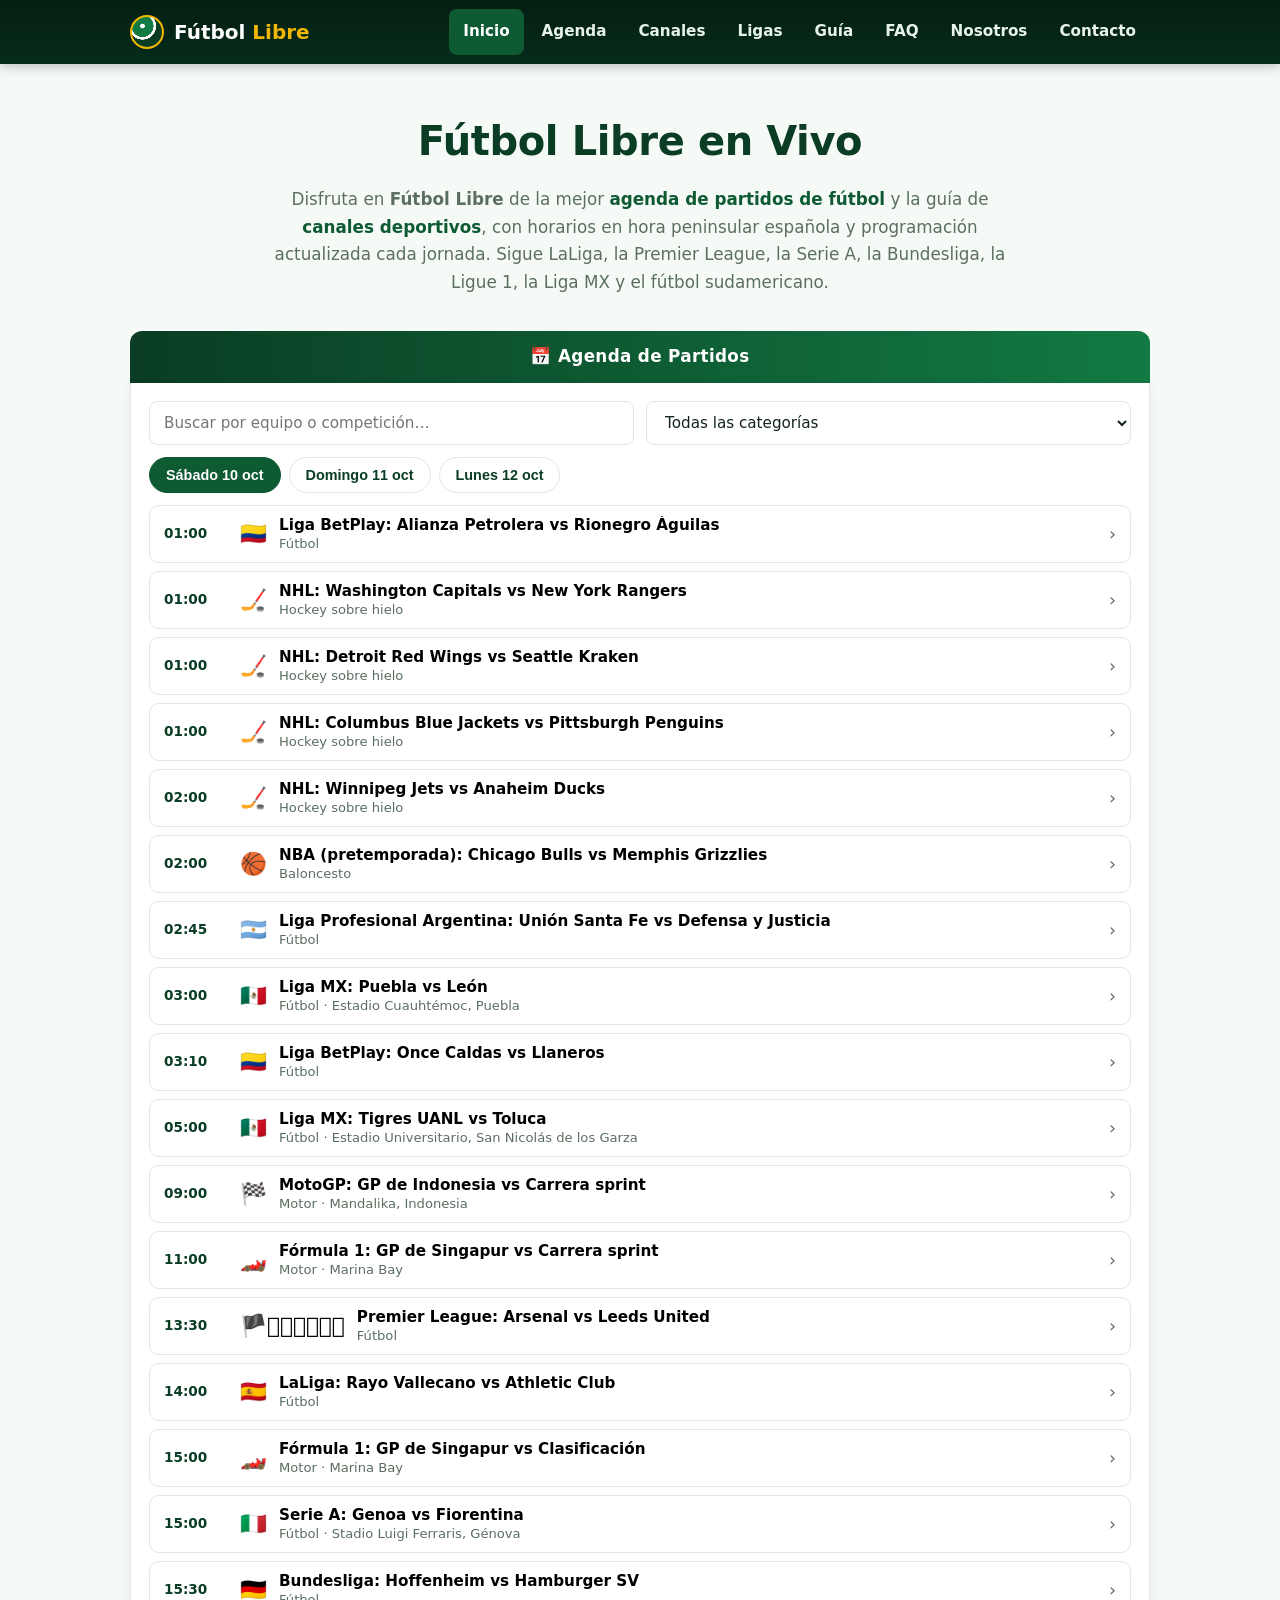
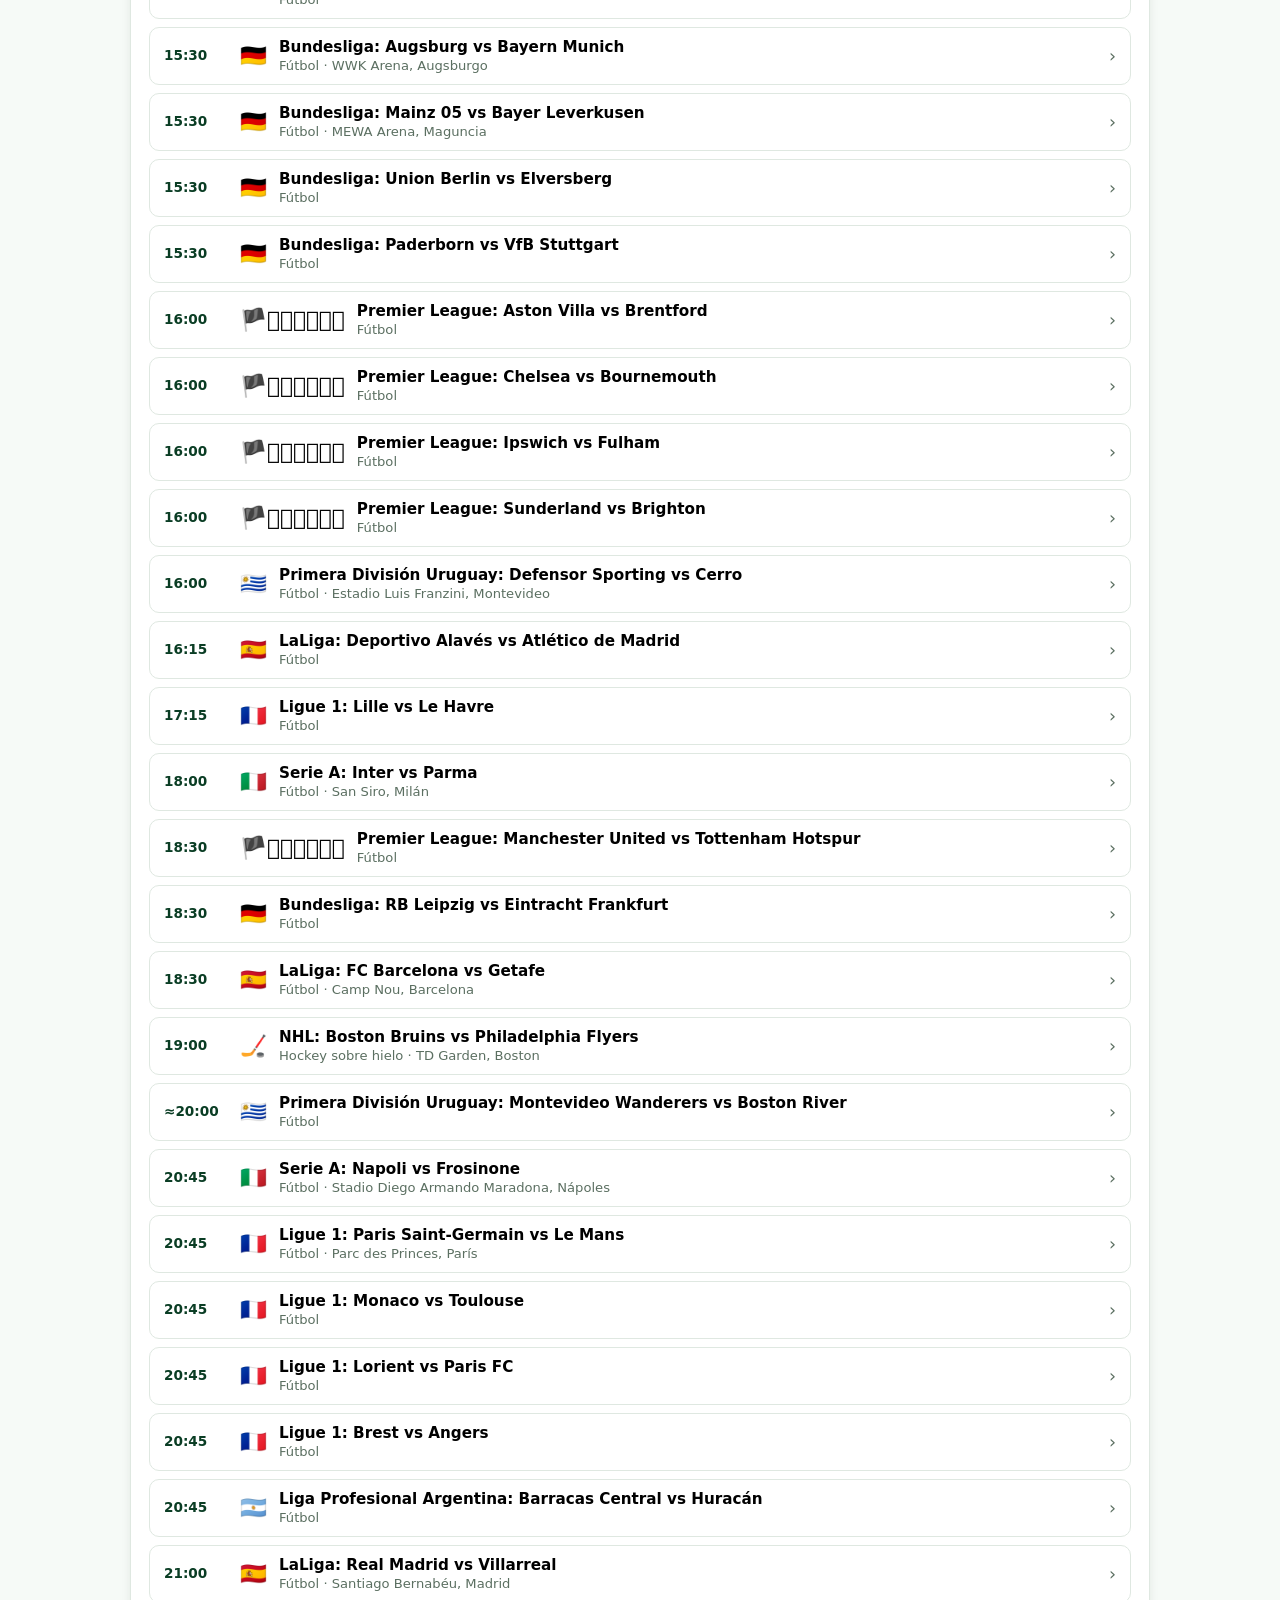
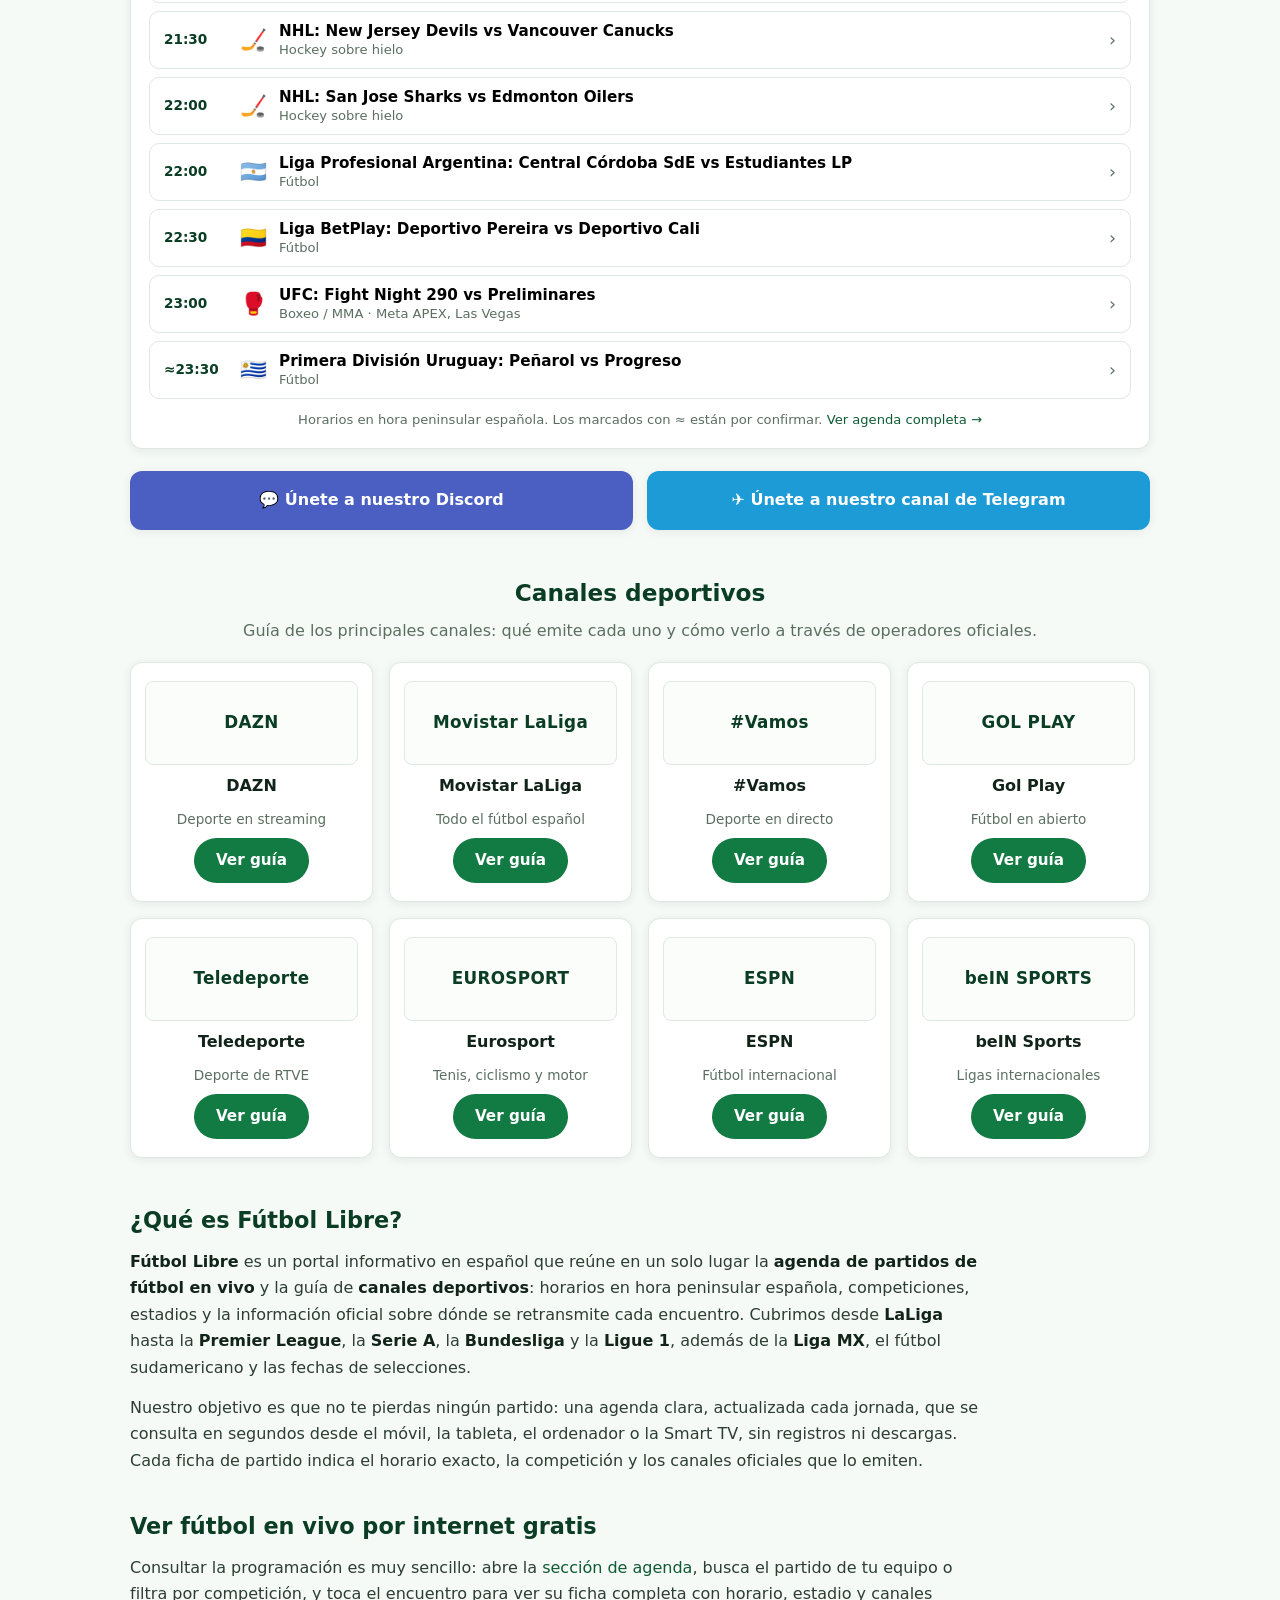
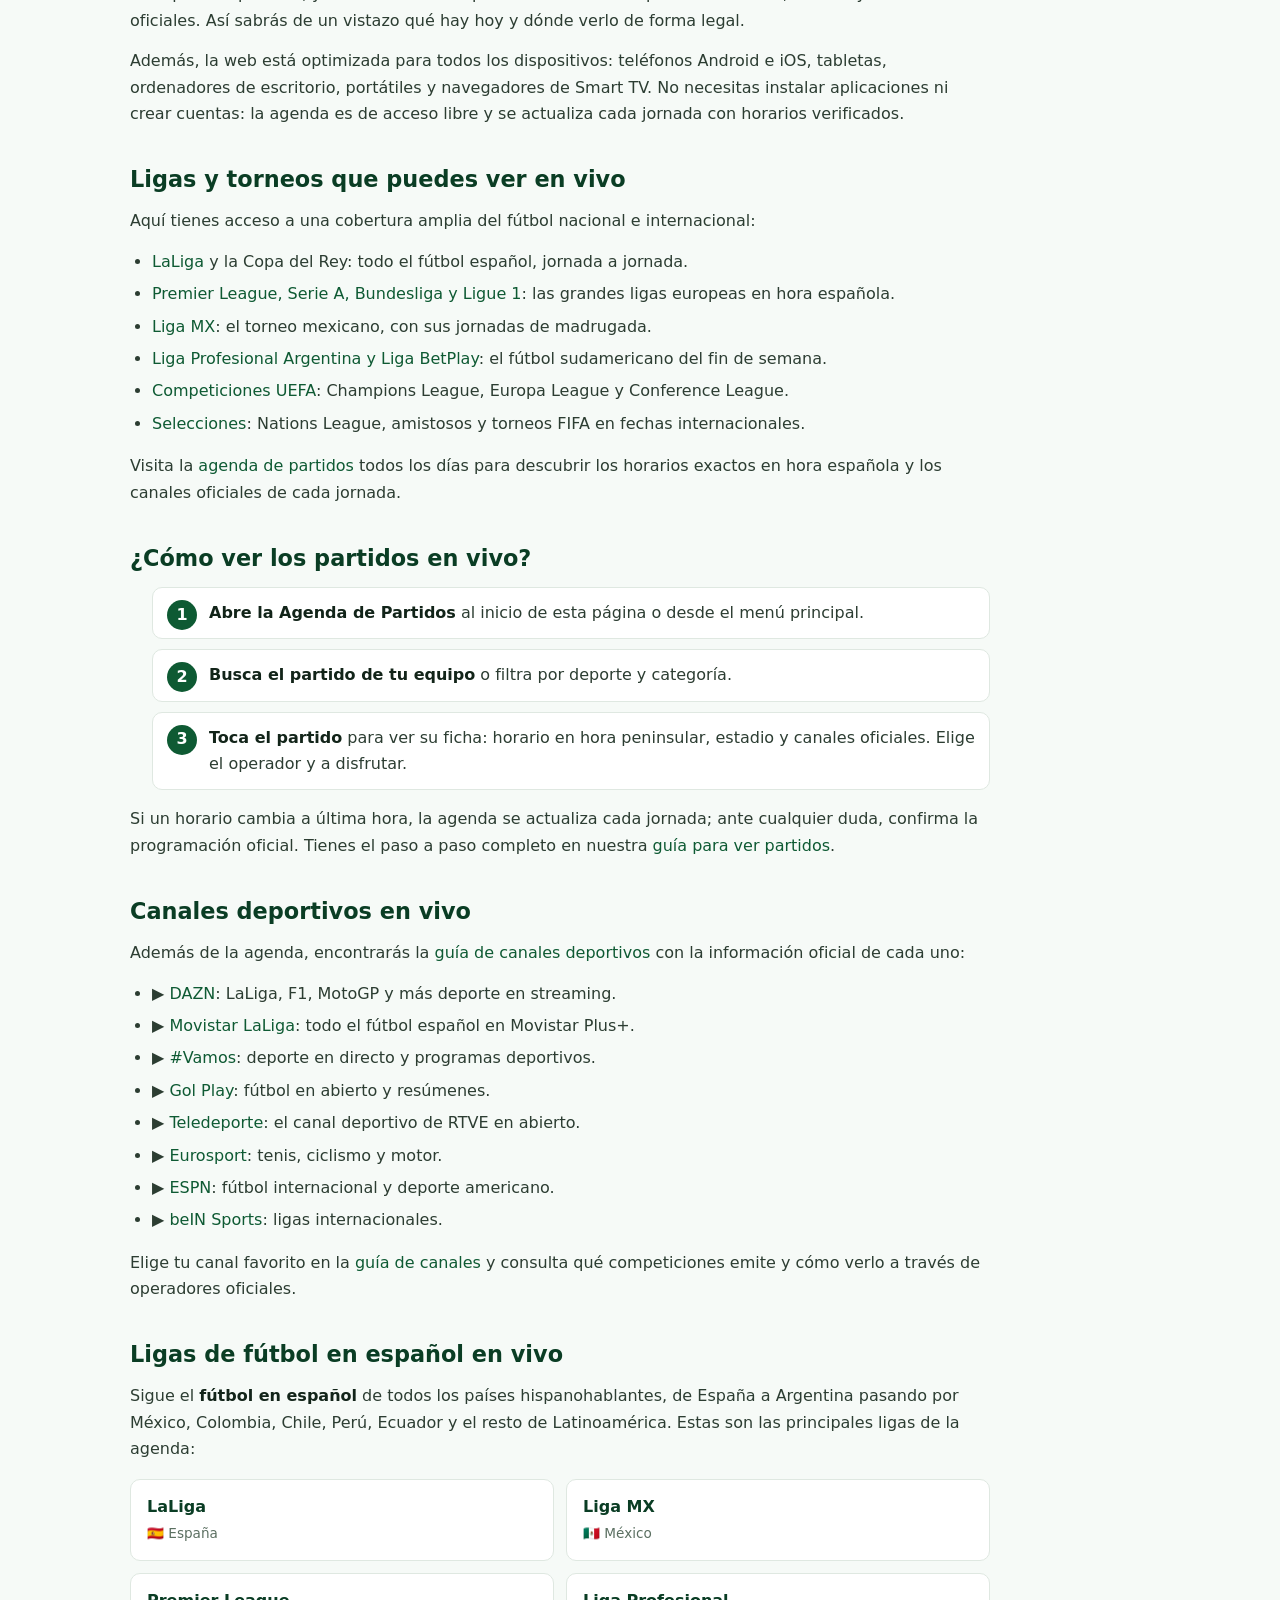
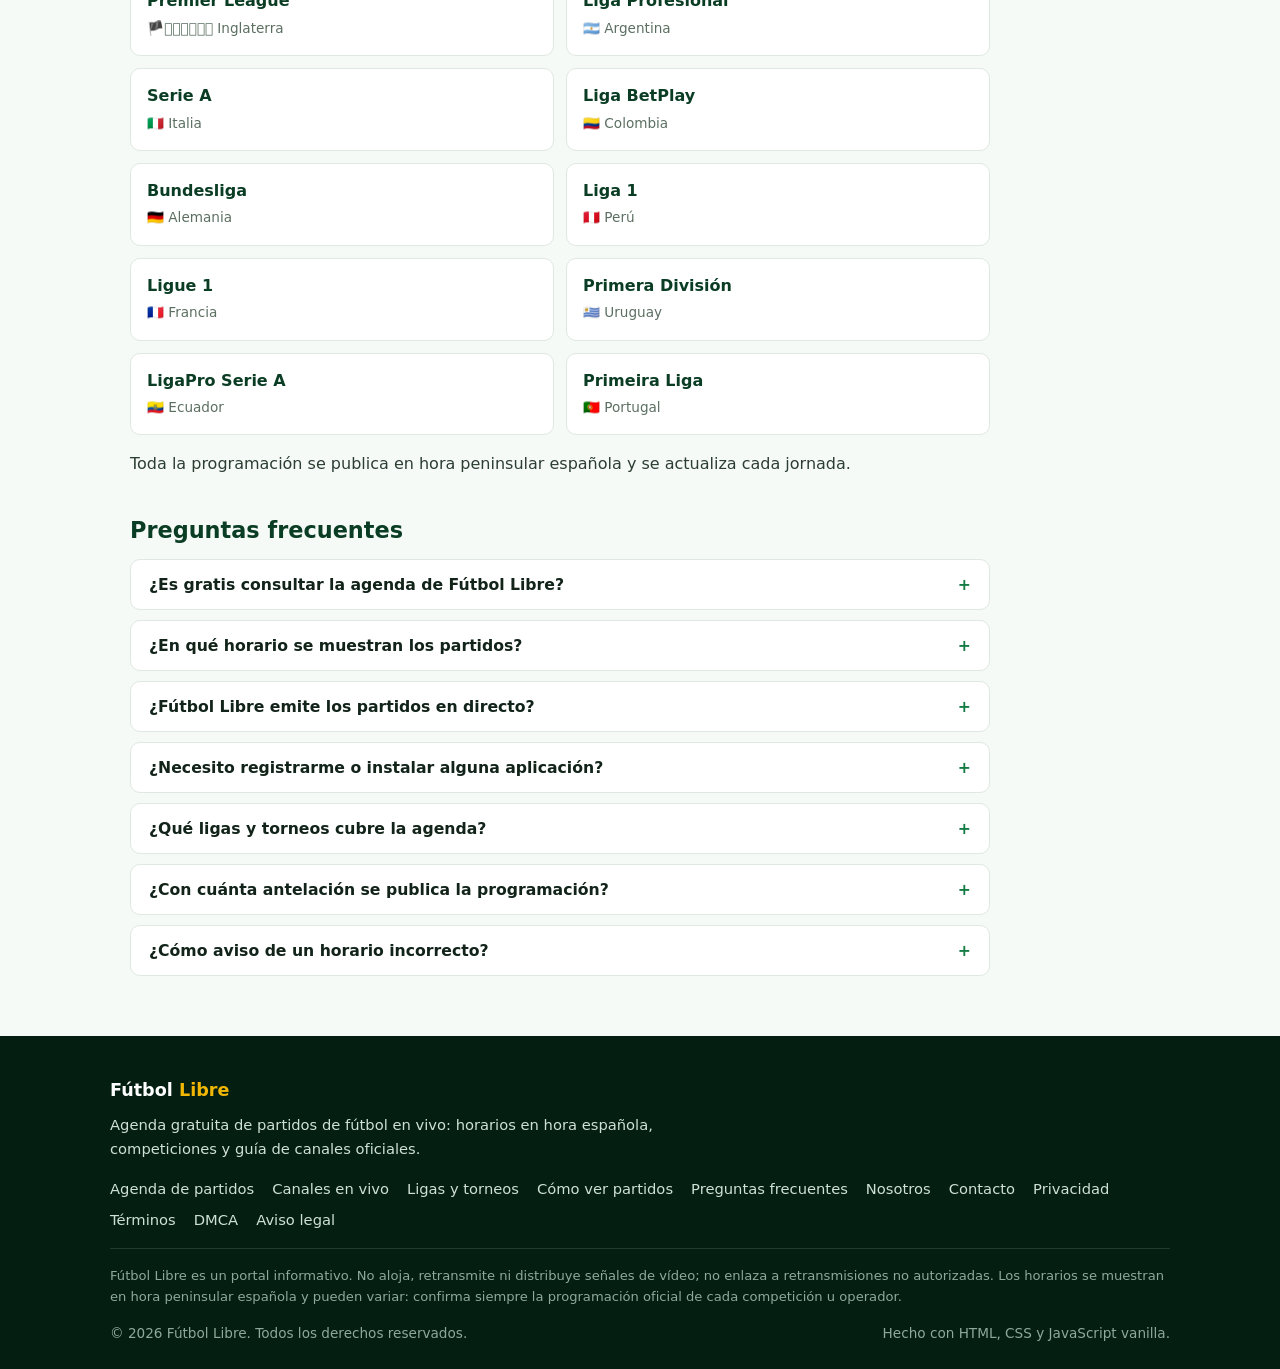
==== index.html @ e79376c3 "Update index.html" ====
<!DOCTYPE html>
<html lang="es">
<head>
<meta charset="UTF-8">
<meta name="viewport" content="width=device-width, initial-scale=1.0">
<title>Fútbol Libre en Vivo | Agenda de Partidos y Canales Deportivos</title>
<meta name="description" content="Fútbol Libre: agenda de partidos de fútbol en vivo con horarios en hora española, LaLiga, Premier, Serie A, Bundesliga, Liga MX y guía de canales deportivos.">
<link rel="canonical" href="https://futbollibrees.vercel.app/">
<meta name="robots" content="index, follow">
<meta property="og:type" content="website">
<meta property="og:title" content="Fútbol Libre en Vivo | Agenda de Partidos y Canales Deportivos">
<meta property="og:description" content="La agenda del fútbol en vivo: horarios en hora española, competiciones y guía de canales oficiales.">
<meta property="og:url" content="https://futbollibrees.vercel.app/">
<meta property="og:locale" content="es_ES">
<meta property="og:site_name" content="Fútbol Libre">
<meta property="og:image" content="https://futbollibrees.vercel.app/assets/img/og.jpg">
<meta property="og:image:width" content="1200">
<meta property="og:image:height" content="630">
<meta property="og:image:alt" content="Estadio de fútbol de noche — Fútbol Libre">
<meta name="twitter:card" content="summary_large_image">
<meta name="twitter:image" content="https://futbollibrees.vercel.app/assets/img/og.jpg">
<meta name="twitter:title" content="Fútbol Libre en Vivo | Agenda de Partidos y Canales Deportivos">
<meta name="twitter:description" content="La agenda del fútbol en vivo: horarios en hora española, competiciones y guía de canales oficiales.">
<meta name="google-site-verification" content="F0d_7lRP10eHQ_Gj4hgsdQp5YDmYtG55Tp5Wyn93kp4" />
  <!-- Google tag (gtag.js) -->
<script async src="https://www.googletagmanager.com/gtag/js?id=G-X120900PNW"></script>
<script>
  window.dataLayer = window.dataLayer || [];
  function gtag(){dataLayer.push(arguments);}
  gtag('js', new Date());

  gtag('config', 'G-X120900PNW');
</script>
<link rel="stylesheet" href="assets/css/style.css">
<script type="application/ld+json">
{
  "@context": "https://schema.org",
  "@graph": [
    {
      "@type": "WebSite",
      "name": "Fútbol Libre",
      "url": "https://futbollibrees.vercel.app/",
      "inLanguage": "es-ES",
      "description": "Agenda de partidos de fútbol en vivo con horarios en hora peninsular española y guía de canales deportivos."
    },
    {
      "@type": "Organization",
      "name": "Fútbol Libre",
      "url": "https://futbollibrees.vercel.app/",
      "logo": "https://futbollibrees.vercel.app/assets/img/logo.webp"
    },
    {
      "@type": "WebPage",
      "name": "Fútbol Libre en Vivo | Agenda de Partidos y Canales Deportivos",
      "url": "https://futbollibrees.vercel.app/",
      "inLanguage": "es-ES",
      "isPartOf": { "@type": "WebSite", "name": "Fútbol Libre", "url": "https://futbollibrees.vercel.app/" },
      "breadcrumb": {
        "@type": "BreadcrumbList",
        "itemListElement": [
          { "@type": "ListItem", "position": 1, "name": "Inicio", "item": "https://futbollibrees.vercel.app/" }
        ]
      }
    },
    {
      "@type": "FAQPage",
      "mainEntity": [
        {"@type": "Question", "name": "¿Es gratis consultar la agenda de Fútbol Libre?", "acceptedAnswer": {"@type": "Answer", "text": "Sí. El acceso a la agenda de Fútbol Libre es totalmente gratuito y no requiere registro ni descargas."}},
        {"@type": "Question", "name": "¿En qué horario se muestran los partidos?", "acceptedAnswer": {"@type": "Answer", "text": "Todos los horarios se muestran en hora peninsular española (CEST en verano, CET en invierno)."}},
        {"@type": "Question", "name": "¿Fútbol Libre emite los partidos en directo?", "acceptedAnswer": {"@type": "Answer", "text": "No. Fútbol Libre es una agenda informativa: no retransmite partidos ni publica reproductores. Cada ficha indica los canales oficiales que emiten el encuentro."}},
        {"@type": "Question", "name": "¿Necesito registrarme o instalar alguna aplicación?", "acceptedAnswer": {"@type": "Answer", "text": "No. La agenda es de acceso libre desde cualquier navegador, sin cuentas ni instalaciones."}},
        {"@type": "Question", "name": "¿Qué ligas y torneos cubre la agenda?", "acceptedAnswer": {"@type": "Answer", "text": "LaLiga, Premier League, Serie A, Bundesliga, Ligue 1, competiciones UEFA, Liga MX, fútbol sudamericano y fechas de selecciones, además de baloncesto, NHL, motor y otros deportes."}}
      ]
    }
  ]
}
</script>
</head>
<body>
<a class="skip-link" href="#contenido">Saltar al contenido</a>
<header class="site-header">
  <div class="wrap header-inner">
    <a class="brand" href="/" aria-label="Fútbol Libre - inicio"><span class="brand-mark" aria-hidden="true"></span><span>Fútbol <em>Libre</em></span></a>
    <button class="nav-toggle" aria-expanded="false" aria-controls="main-nav" aria-label="Abrir menú">☰</button>
    <nav class="main-nav" id="main-nav" aria-label="Navegación principal">
      <a href="/" aria-current="page">Inicio</a><a href="/agenda">Agenda</a><a href="/canales">Canales</a><a href="/ligas">Ligas</a><a href="/guia">Guía</a><a href="/faq">FAQ</a><a href="/nosotros">Nosotros</a><a href="/contacto">Contacto</a>
    </nav>
  </div>
</header>
<main id="contenido">
  <div class="wrap">
    <div class="hero">
      <h1>Fútbol Libre en Vivo</h1>
      <p class="lede">Disfruta en <strong>Fútbol Libre</strong> de la mejor <a href="/agenda">agenda de partidos de fútbol</a> y la guía de <a href="/canales">canales deportivos</a>, con horarios en hora peninsular española y programación actualizada cada jornada. Sigue LaLiga, la Premier League, la Serie A, la Bundesliga, la Ligue 1, la Liga MX y el fútbol sudamericano.</p>
    </div>

    <!-- ============ AGENDA ============ -->
    <section class="agenda" id="agenda-app" aria-label="Agenda de partidos">
      <div class="agenda-bar">📅 Agenda de Partidos</div>
      <div class="agenda-body">
        <div class="agenda-tools">
          <input type="search" data-agenda="search" placeholder="Buscar por equipo o competición…" aria-label="Buscar por equipo o competición">
          <select data-agenda="category" aria-label="Filtrar por categoría">
            <option value="all">Todas las categorías</option>
          </select>
        </div>
        <div class="day-tabs" role="group" aria-label="Elegir día"></div>
        <ul class="match-list"></ul>
        <p class="agenda-empty" hidden>No hay partidos que coincidan con tu búsqueda. Prueba con otro equipo o cambia de día.</p>
        <p class="agenda-note">Horarios en hora peninsular española. Los marcados con ≈ están por confirmar. <a href="/agenda">Ver agenda completa →</a></p>
      </div>
    </section>

    <!-- ============ MODAL ============ -->
    <div class="modal-backdrop" id="match-modal" role="dialog" aria-modal="true" aria-labelledby="modal-title">
      <div class="modal">
        <div class="modal-head">
          <h3 id="modal-title" data-m="title">Partido</h3>
          <button class="modal-close" aria-label="Cerrar">✕</button>
        </div>
        <div class="modal-body">
          <div class="modal-vs">
            <span class="team" id="modal-home"></span>
            <span class="vs" aria-hidden="true">VS</span>
            <span class="team" id="modal-away"></span>
          </div>
          <dl class="kv">
            <dt>Competición</dt><dd data-m="comp"></dd>
            <dt>Fecha y hora</dt><dd data-m="datetime"></dd>
            <dt>Estadio</dt><dd data-m="venue"></dd>
            <dt>Canales oficiales</dt><dd data-m="tv"></dd>
          </dl>
          <p class="modal-disclaimer">ℹ️ Somos una agenda informativa: no emitimos partidos ni facilitamos reproductores. Consulta la disponibilidad con el operador oficial.</p>
        </div>
      </div>
    </div>

    <!-- ============ COMMUNITY ============ -->
    <div class="community">
      <a class="cta-card cta-discord" href="#" title="Comunidad de Discord (enlace pendiente de configuración)">💬 Únete a nuestro Discord</a>
      <a class="cta-card cta-telegram" href="#" title="Canal de Telegram (enlace pendiente de configuración)">✈️ Únete a nuestro canal de Telegram</a>
    </div>

    <!-- ============ CHANNELS ============ -->
    <section class="section" aria-label="Canales deportivos">
      <h2 class="center">Canales deportivos</h2>
      <p class="sub center">Guía de los principales canales: qué emite cada uno y cómo verlo a través de operadores oficiales.</p>
      <div class="channel-grid">
        <div class="channel-card"><div class="channel-logo">DAZN</div><h3>DAZN</h3><p>Deporte en streaming</p><a class="btn" href="/canales">Ver guía</a></div>
        <div class="channel-card"><div class="channel-logo">Movistar LaLiga</div><h3>Movistar LaLiga</h3><p>Todo el fútbol español</p><a class="btn" href="/canales">Ver guía</a></div>
        <div class="channel-card"><div class="channel-logo">#Vamos</div><h3>#Vamos</h3><p>Deporte en directo</p><a class="btn" href="/canales">Ver guía</a></div>
        <div class="channel-card"><div class="channel-logo">GOL PLAY</div><h3>Gol Play</h3><p>Fútbol en abierto</p><a class="btn" href="/canales">Ver guía</a></div>
        <div class="channel-card"><div class="channel-logo">Teledeporte</div><h3>Teledeporte</h3><p>Deporte de RTVE</p><a class="btn" href="/canales">Ver guía</a></div>
        <div class="channel-card"><div class="channel-logo">EUROSPORT</div><h3>Eurosport</h3><p>Tenis, ciclismo y motor</p><a class="btn" href="/canales">Ver guía</a></div>
        <div class="channel-card"><div class="channel-logo">ESPN</div><h3>ESPN</h3><p>Fútbol internacional</p><a class="btn" href="/canales">Ver guía</a></div>
        <div class="channel-card"><div class="channel-logo">beIN SPORTS</div><h3>beIN Sports</h3><p>Ligas internacionales</p><a class="btn" href="/canales">Ver guía</a></div>
      </div>
    </section>

    <!-- ============ CONTENT ============ -->
    <div class="prose">
      <h2>¿Qué es Fútbol Libre?</h2>
      <p><strong>Fútbol Libre</strong> es un portal informativo en español que reúne en un solo lugar la <strong>agenda de partidos de fútbol en vivo</strong> y la guía de <strong>canales deportivos</strong>: horarios en hora peninsular española, competiciones, estadios y la información oficial sobre dónde se retransmite cada encuentro. Cubrimos desde <strong>LaLiga</strong> hasta la <strong>Premier League</strong>, la <strong>Serie A</strong>, la <strong>Bundesliga</strong> y la <strong>Ligue 1</strong>, además de la <strong>Liga MX</strong>, el fútbol sudamericano y las fechas de selecciones.</p>
      <p>Nuestro objetivo es que no te pierdas ningún partido: una agenda clara, actualizada cada jornada, que se consulta en segundos desde el móvil, la tableta, el ordenador o la Smart TV, sin registros ni descargas. Cada ficha de partido indica el horario exacto, la competición y los canales oficiales que lo emiten.</p>

      <h2>Ver fútbol en vivo por internet gratis</h2>
      <p>Consultar la programación es muy sencillo: abre la <a href="/agenda">sección de agenda</a>, busca el partido de tu equipo o filtra por competición, y toca el encuentro para ver su ficha completa con horario, estadio y canales oficiales. Así sabrás de un vistazo qué hay hoy y dónde verlo de forma legal.</p>
      <p>Además, la web está optimizada para todos los dispositivos: teléfonos Android e iOS, tabletas, ordenadores de escritorio, portátiles y navegadores de Smart TV. No necesitas instalar aplicaciones ni crear cuentas: la agenda es de acceso libre y se actualiza cada jornada con horarios verificados.</p>

      <h2>Ligas y torneos que puedes ver en vivo</h2>
      <p>Aquí tienes acceso a una cobertura amplia del fútbol nacional e internacional:</p>
      <ul>
        <li><a href="/ligas">LaLiga</a> y la Copa del Rey: todo el fútbol español, jornada a jornada.</li>
        <li><a href="/ligas">Premier League, Serie A, Bundesliga y Ligue 1</a>: las grandes ligas europeas en hora española.</li>
        <li><a href="/ligas">Liga MX</a>: el torneo mexicano, con sus jornadas de madrugada.</li>
        <li><a href="/ligas">Liga Profesional Argentina y Liga BetPlay</a>: el fútbol sudamericano del fin de semana.</li>
        <li><a href="/ligas">Competiciones UEFA</a>: Champions League, Europa League y Conference League.</li>
        <li><a href="/ligas">Selecciones</a>: Nations League, amistosos y torneos FIFA en fechas internacionales.</li>
      </ul>
      <p>Visita la <a href="/agenda">agenda de partidos</a> todos los días para descubrir los horarios exactos en hora española y los canales oficiales de cada jornada.</p>

      <h2>¿Cómo ver los partidos en vivo?</h2>
      <ol class="steps">
        <li><strong>Abre la Agenda de Partidos</strong> al inicio de esta página o desde el menú principal.</li>
        <li><strong>Busca el partido de tu equipo</strong> o filtra por deporte y categoría.</li>
        <li><strong>Toca el partido</strong> para ver su ficha: horario en hora peninsular, estadio y canales oficiales. Elige el operador y a disfrutar.</li>
      </ol>
      <p>Si un horario cambia a última hora, la agenda se actualiza cada jornada; ante cualquier duda, confirma la programación oficial. Tienes el paso a paso completo en nuestra <a href="/guia">guía para ver partidos</a>.</p>

      <h2>Canales deportivos en vivo</h2>
      <p>Además de la agenda, encontrarás la <a href="/canales">guía de canales deportivos</a> con la información oficial de cada uno:</p>
      <ul>
        <li>▶ <a href="/canales">DAZN</a>: LaLiga, F1, MotoGP y más deporte en streaming.</li>
        <li>▶ <a href="/canales">Movistar LaLiga</a>: todo el fútbol español en Movistar Plus+.</li>
        <li>▶ <a href="/canales">#Vamos</a>: deporte en directo y programas deportivos.</li>
        <li>▶ <a href="/canales">Gol Play</a>: fútbol en abierto y resúmenes.</li>
        <li>▶ <a href="/canales">Teledeporte</a>: el canal deportivo de RTVE en abierto.</li>
        <li>▶ <a href="/canales">Eurosport</a>: tenis, ciclismo y motor.</li>
        <li>▶ <a href="/canales">ESPN</a>: fútbol internacional y deporte americano.</li>
        <li>▶ <a href="/canales">beIN Sports</a>: ligas internacionales.</li>
      </ul>
      <p>Elige tu canal favorito en la <a href="/canales">guía de canales</a> y consulta qué competiciones emite y cómo verlo a través de operadores oficiales.</p>

      <h2>Ligas de fútbol en español en vivo</h2>
      <p>Sigue el <strong>fútbol en español</strong> de todos los países hispanohablantes, de España a Argentina pasando por México, Colombia, Chile, Perú, Ecuador y el resto de Latinoamérica. Estas son las principales ligas de la agenda:</p>
      <div class="league-grid">
        <div class="league-card"><strong>LaLiga</strong><span>🇪🇸 España</span></div>
        <div class="league-card"><strong>Liga MX</strong><span>🇲🇽 México</span></div>
        <div class="league-card"><strong>Premier League</strong><span>🏴󐁧󐁢󐁥󐁮󐁧󐁿 Inglaterra</span></div>
        <div class="league-card"><strong>Liga Profesional</strong><span>🇦🇷 Argentina</span></div>
        <div class="league-card"><strong>Serie A</strong><span>🇮🇹 Italia</span></div>
        <div class="league-card"><strong>Liga BetPlay</strong><span>🇨🇴 Colombia</span></div>
        <div class="league-card"><strong>Bundesliga</strong><span>🇩🇪 Alemania</span></div>
        <div class="league-card"><strong>Liga 1</strong><span>🇵🇪 Perú</span></div>
        <div class="league-card"><strong>Ligue 1</strong><span>🇫🇷 Francia</span></div>
        <div class="league-card"><strong>Primera División</strong><span>🇺🇾 Uruguay</span></div>
        <div class="league-card"><strong>LigaPro Serie A</strong><span>🇪🇨 Ecuador</span></div>
        <div class="league-card"><strong>Primeira Liga</strong><span>🇵🇹 Portugal</span></div>
      </div>
      <p>Toda la programación se publica en hora peninsular española y se actualiza cada jornada.</p>

      <h2>Preguntas frecuentes</h2>
      <div class="faq">
        <div class="faq-item"><button class="faq-q" aria-expanded="false">¿Es gratis consultar la agenda de Fútbol Libre?<span class="icon" aria-hidden="true">+</span></button><div class="faq-a"><div class="faq-a-inner"><p>Sí. El acceso a la agenda es totalmente gratuito y no requiere registro, suscripciones ni descargas.</p></div></div></div>
        <div class="faq-item"><button class="faq-q" aria-expanded="false">¿En qué horario se muestran los partidos?<span class="icon" aria-hidden="true">+</span></button><div class="faq-a"><div class="faq-a-inner"><p>Todos los horarios se muestran en <strong>hora peninsular española</strong> (CEST en verano, CET en invierno). Desde Canarias, resta una hora.</p></div></div></div>
        <div class="faq-item"><button class="faq-q" aria-expanded="false">¿Fútbol Libre emite los partidos en directo?<span class="icon" aria-hidden="true">+</span></button><div class="faq-a"><div class="faq-a-inner"><p>No. Somos una agenda informativa: no retransmitimos partidos ni publicamos reproductores. Cada ficha indica los canales oficiales que emiten el encuentro para verlo de forma legal.</p></div></div></div>
        <div class="faq-item"><button class="faq-q" aria-expanded="false">¿Necesito registrarme o instalar alguna aplicación?<span class="icon" aria-hidden="true">+</span></button><div class="faq-a"><div class="faq-a-inner"><p>No. La agenda es de acceso libre desde cualquier navegador y funciona en móviles, tabletas, ordenadores y Smart TV sin instalar nada.</p></div></div></div>
        <div class="faq-item"><button class="faq-q" aria-expanded="false">¿Qué ligas y torneos cubre la agenda?<span class="icon" aria-hidden="true">+</span></button><div class="faq-a"><div class="faq-a-inner"><p><a href="/ligas">Cubrimos las principales competiciones</a>: LaLiga, Premier League, Serie A, Bundesliga, Ligue 1, torneos UEFA, Liga MX, fútbol sudamericano y fechas de selecciones, además de baloncesto, NHL, motor y otros deportes.</p></div></div></div>
        <div class="faq-item"><button class="faq-q" aria-expanded="false">¿Con cuánta antelación se publica la programación?<span class="icon" aria-hidden="true">+</span></button><div class="faq-a"><div class="faq-a-inner"><p>La agenda se actualiza <strong>cada jornada</strong> con varios días de antelación. Como las competiciones pueden mover horarios, te recomendamos confirmar la programación oficial el día del partido.</p></div></div></div>
        <div class="faq-item"><button class="faq-q" aria-expanded="false">¿Cómo aviso de un horario incorrecto?<span class="icon" aria-hidden="true">+</span></button><div class="faq-a"><div class="faq-a-inner"><p>Desde la página de <a href="/contacto">contacto</a>, indicando el partido y la fecha. Revisamos los avisos en un plazo habitual de 48 horas laborables.</p></div></div></div>
      </div>
    </div>
  </div>
</main>
<footer class="site-footer">
  <div class="wrap footer-inner">
    <div class="footer-brand">Fútbol <em>Libre</em></div>
    <p style="font-size:.92rem;max-width:640px">Agenda gratuita de partidos de fútbol en vivo: horarios en hora española, competiciones y guía de canales oficiales.</p>
    <nav class="footer-links" aria-label="Enlaces de pie de página">
      <a href="/agenda">Agenda de partidos</a><a href="/canales">Canales en vivo</a><a href="/ligas">Ligas y torneos</a><a href="/guia">Cómo ver partidos</a><a href="/faq">Preguntas frecuentes</a><a href="/nosotros">Nosotros</a><a href="/contacto">Contacto</a><a href="/privacidad">Privacidad</a><a href="/terminos">Términos</a><a href="/dmca">DMCA</a><a href="/aviso-legal">Aviso legal</a>
    </nav>
    <p class="footer-disclaimer">Fútbol Libre es un portal informativo. No aloja, retransmite ni distribuye señales de vídeo; no enlaza a retransmisiones no autorizadas. Los horarios se muestran en hora peninsular española y pueden variar: confirma siempre la programación oficial de cada competición u operador.</p>
    <div class="footer-bottom"><span>© <span data-year>2026</span> Fútbol Libre. Todos los derechos reservados.</span><span>Hecho con HTML, CSS y JavaScript vanilla.</span></div>
  </div>
</footer>
<script src="assets/js/fixtures.js"></script>
<script src="assets/js/agenda.js"></script>
<script src="assets/js/main.js"></script>
</body>
</html>
---- assets/css/style.css ----
/* ============================================================
   FÚTBOL LIBRE — Design System (original implementation)
   Deep forest green + amber on ivory. Pure CSS, no frameworks.
   ============================================================ */
:root{
  --green-950:#041f12;
  --green-900:#062b1a;
  --green-800:#0a3d24;
  --green-700:#0e5a33;
  --green-600:#127a43;
  --green-500:#1a8f52;
  --green-100:#dcefe2;
  --green-50:#eef7f0;
  --amber:#f2b705;
  --amber-dark:#c98f00;
  --ink:#122419;
  --muted:#5b6f61;
  --line:#dfe8e1;
  --bg:#f6faf7;
  --card:#ffffff;
  --radius:12px;
  --shadow:0 2px 10px rgba(6,43,26,.08);
  --shadow-lg:0 8px 28px rgba(6,43,26,.14);
  --font:"Segoe UI",system-ui,-apple-system,Roboto,"Helvetica Neue",Arial,sans-serif;
  --max:1060px;
}
*{box-sizing:border-box;margin:0;padding:0}
html{scroll-behavior:smooth}
body{
  font-family:var(--font);
  color:var(--ink);
  background:var(--bg);
  line-height:1.65;
  font-size:16px;
  -webkit-font-smoothing:antialiased;
}
img{max-width:100%;height:auto;display:block}
a{color:var(--green-700);text-decoration:none}
a:hover{text-decoration:underline}
.wrap{max-width:var(--max);margin:0 auto;padding:0 20px}

/* ---------- Header ---------- */
.site-header{
  background:linear-gradient(180deg,var(--green-950),var(--green-900));
  color:#fff;
  position:sticky;top:0;z-index:50;
  box-shadow:0 2px 12px rgba(0,0,0,.25);
}
.header-inner{display:flex;align-items:center;justify-content:space-between;height:64px}
.brand{display:flex;align-items:center;gap:10px;color:#fff;font-weight:800;font-size:1.25rem}
.brand:hover{text-decoration:none}
.brand-mark{
  width:34px;height:34px;border-radius:50%;
  background:radial-gradient(circle at 35% 30%,#fff 8%,var(--green-600) 9%,var(--green-600) 38%,#fff 39%,#fff 47%,var(--green-800) 48%);
  border:2px solid var(--amber);
  flex:0 0 auto;
}
.brand em{font-style:normal;color:var(--amber)}
.main-nav{display:flex;gap:4px}
.main-nav a{
  color:#e8f2ec;padding:10px 14px;border-radius:8px;font-weight:600;font-size:.95rem;
}
.main-nav a:hover{background:rgba(255,255,255,.1);text-decoration:none;color:#fff}
.main-nav a[aria-current="page"]{background:var(--green-700);color:#fff}
.nav-toggle{
  display:none;background:none;border:0;color:#fff;font-size:1.7rem;cursor:pointer;padding:8px;
}
@media(max-width:760px){
  .nav-toggle{display:block}
  .main-nav{
    display:none;position:absolute;top:64px;left:0;right:0;
    background:var(--green-950);flex-direction:column;padding:10px 16px 16px;
    border-top:1px solid rgba(255,255,255,.12);
  }
  .main-nav.open{display:flex}
  .main-nav a{padding:12px 10px}
}

/* ---------- Hero ---------- */
.hero{text-align:center;padding:44px 0 8px}
.hero h1{
  font-size:clamp(1.7rem,4.5vw,2.5rem);
  color:var(--green-800);font-weight:800;letter-spacing:-.01em;margin-bottom:12px;
}
.hero .lede{max-width:760px;margin:0 auto;color:var(--muted);font-size:1.05rem}
.hero .lede a{font-weight:600}

/* ---------- Agenda panel ---------- */
.agenda{margin:26px 0 8px}
.agenda-bar{
  background:linear-gradient(90deg,var(--green-800),var(--green-600));
  color:#fff;font-weight:700;text-align:center;
  padding:12px;border-radius:var(--radius) var(--radius) 0 0;
  font-size:1.05rem;letter-spacing:.02em;
}
.agenda-body{background:var(--card);border:1px solid var(--line);border-top:0;border-radius:0 0 var(--radius) var(--radius);box-shadow:var(--shadow);padding:18px}
.agenda-tools{display:flex;gap:12px;flex-wrap:wrap;margin-bottom:6px}
.agenda-tools input[type="search"],.agenda-tools select{
  flex:1 1 220px;padding:11px 14px;border:1px solid var(--line);border-radius:8px;
  font-size:.95rem;font-family:inherit;background:#fff;color:var(--ink);
}
.agenda-tools input:focus,.agenda-tools select:focus{outline:2px solid var(--green-500);border-color:var(--green-500)}
.day-tabs{display:flex;gap:8px;margin:12px 0;flex-wrap:wrap}
.day-tab{
  border:1px solid var(--line);background:#fff;color:var(--green-800);
  padding:9px 16px;border-radius:999px;font-weight:700;font-size:.9rem;cursor:pointer;
}
.day-tab:hover{border-color:var(--green-600)}
.day-tab.active{background:var(--green-700);border-color:var(--green-700);color:#fff}
.match-list{list-style:none}
.match-row{
  width:100%;display:flex;align-items:center;gap:12px;text-align:left;
  background:#fff;border:1px solid var(--line);border-radius:10px;
  padding:10px 14px;margin-bottom:8px;cursor:pointer;font-family:inherit;font-size:.95rem;
  transition:box-shadow .15s,border-color .15s;
}
.match-row:hover{border-color:var(--green-500);box-shadow:var(--shadow)}
.match-row:focus-visible{outline:2px solid var(--green-600);outline-offset:2px}
.match-time{font-weight:800;color:var(--green-800);min-width:64px;font-size:.85rem;line-height:1.25}
.match-flag{font-size:1.35rem;line-height:1;flex:0 0 auto}
.match-title{flex:1;min-width:0}
.match-title strong{font-weight:700;display:block;white-space:nowrap;overflow:hidden;text-overflow:ellipsis}
.match-title span{color:var(--muted);font-size:.82rem}
.match-chev{color:var(--muted);font-size:1.1rem;flex:0 0 auto}
.match-live{
  background:#c81e1e;color:#fff;font-size:.72rem;font-weight:800;border-radius:6px;
  padding:3px 8px;flex:0 0 auto;letter-spacing:.05em;
}
.agenda-empty{padding:26px;text-align:center;color:var(--muted)}
.agenda-note{font-size:.82rem;color:var(--muted);margin-top:10px;text-align:center}

/* ---------- Modal ---------- */
.modal-backdrop{
  position:fixed;inset:0;background:rgba(4,31,18,.6);z-index:100;
  display:none;align-items:flex-start;justify-content:center;padding:7vh 16px;overflow:auto;
}
.modal-backdrop.open{display:flex}
.modal{
  background:#fff;border-radius:14px;max-width:520px;width:100%;
  box-shadow:var(--shadow-lg);overflow:hidden;
}
.modal-head{background:linear-gradient(90deg,var(--green-800),var(--green-600));color:#fff;padding:16px 20px;display:flex;justify-content:space-between;align-items:center}
.modal-head h3{font-size:1.05rem;margin:0}
.modal-close{background:rgba(255,255,255,.15);border:0;color:#fff;font-size:1.2rem;cursor:pointer;border-radius:8px;width:34px;height:34px}
.modal-close:hover{background:rgba(255,255,255,.3)}
.modal-body{padding:20px}
.modal-vs{display:flex;align-items:center;justify-content:space-between;gap:10px;text-align:center;margin-bottom:14px}
.modal-vs .team{flex:1;font-weight:800;font-size:1.05rem}
.modal-vs .vs{background:var(--green-50);color:var(--green-800);font-weight:800;border-radius:50%;width:44px;height:44px;display:flex;align-items:center;justify-content:center;flex:0 0 auto}
.kv{display:grid;grid-template-columns:130px 1fr;gap:8px 12px;font-size:.93rem;margin-bottom:14px}
.kv dt{color:var(--muted);font-weight:600}
.kv dd{margin:0;font-weight:600}
.modal-disclaimer{background:#fff8e1;border:1px solid #f0d970;border-radius:8px;padding:10px 14px;font-size:.85rem;color:#6b5a00}

/* ---------- Community CTA ---------- */
.community{display:grid;grid-template-columns:1fr 1fr;gap:14px;margin:22px 0}
@media(max-width:640px){.community{grid-template-columns:1fr}}
.cta-card{
  display:flex;align-items:center;justify-content:center;gap:10px;
  padding:16px;border-radius:12px;color:#fff;font-weight:700;font-size:1rem;
  box-shadow:var(--shadow);transition:transform .15s;
}
.cta-card:hover{text-decoration:none;transform:translateY(-2px)}
.cta-discord{background:#4a5fc1}
.cta-telegram{background:#1d9bd7}

/* ---------- Channel grid ---------- */
.section{margin:44px 0}
.section h2{color:var(--green-800);font-size:1.45rem;margin-bottom:6px;font-weight:800}
.section .sub{color:var(--muted);margin-bottom:18px}
.channel-grid{display:grid;grid-template-columns:repeat(4,1fr);gap:16px}
@media(max-width:900px){.channel-grid{grid-template-columns:repeat(3,1fr)}}
@media(max-width:640px){.channel-grid{grid-template-columns:repeat(2,1fr)}}
.channel-card{
  background:var(--card);border:1px solid var(--line);border-radius:var(--radius);
  box-shadow:var(--shadow);padding:18px 14px;text-align:center;
  display:flex;flex-direction:column;gap:8px;align-items:center;
}
.channel-logo{
  height:84px;display:flex;align-items:center;justify-content:center;width:100%;
  border:1px solid var(--line);border-radius:8px;background:#fbfdfb;padding:10px;
  font-weight:900;font-size:1.05rem;color:var(--green-800);letter-spacing:.02em;text-align:center;
}
.channel-card h3{font-size:1rem;margin:0}
.channel-card p{font-size:.85rem;color:var(--muted);margin:0}
.btn{
  display:inline-block;background:var(--green-600);color:#fff;font-weight:700;
  padding:10px 22px;border-radius:999px;border:0;cursor:pointer;font-size:.95rem;font-family:inherit;
}
.btn:hover{background:var(--green-700);text-decoration:none;color:#fff}
.btn-amber{background:var(--amber);color:var(--green-950)}
.btn-amber:hover{background:var(--amber-dark);color:#fff}

/* ---------- Content typography ---------- */
.prose{max-width:860px}
.prose h2{color:var(--green-800);font-size:1.4rem;margin:34px 0 10px;font-weight:800}
.prose h3{color:var(--green-700);font-size:1.1rem;margin:22px 0 8px}
.prose p{margin:0 0 14px;color:#2c3d32}
.prose ul,.prose ol{margin:0 0 16px 22px;color:#2c3d32}
.prose li{margin-bottom:6px}
.prose strong{color:var(--ink)}

/* ---------- League grid ---------- */
.league-grid{display:grid;grid-template-columns:1fr 1fr;gap:12px;margin:16px 0}
@media(max-width:640px){.league-grid{grid-template-columns:1fr}}
.league-card{border:1px solid var(--line);border-radius:10px;padding:14px 16px;background:#fff}
.league-card strong{display:block;color:var(--green-800)}
.league-card span{font-size:.85rem;color:var(--muted)}

/* ---------- FAQ accordion ---------- */
.faq{max-width:860px}
.faq-item{border:1px solid var(--line);border-radius:10px;margin-bottom:10px;background:#fff;overflow:hidden}
.faq-q{
  width:100%;background:none;border:0;text-align:left;font-family:inherit;
  padding:15px 18px;font-weight:700;font-size:.98rem;color:var(--ink);cursor:pointer;
  display:flex;justify-content:space-between;align-items:center;gap:12px;
}
.faq-q:hover{color:var(--green-700)}
.faq-q .icon{color:var(--green-600);font-weight:900;flex:0 0 auto;transition:transform .2s}
.faq-item.open .faq-q .icon{transform:rotate(45deg)}
.faq-a{max-height:0;overflow:hidden;transition:max-height .25s ease}
.faq-a-inner{padding:0 18px 16px;color:#2c3d32;font-size:.95rem}
.faq-a-inner p{margin:0 0 10px}

/* ---------- Footer ---------- */
.site-footer{background:var(--green-950);color:#cfe0d4;margin-top:60px}
.footer-inner{padding:40px 0 20px}
.footer-brand{color:#fff;font-weight:800;font-size:1.1rem;margin-bottom:8px}
.footer-brand em{font-style:normal;color:var(--amber)}
.footer-links{display:flex;flex-wrap:wrap;gap:6px 18px;margin:16px 0;font-size:.92rem}
.footer-links a{color:#cfe0d4}
.footer-links a:hover{color:#fff}
.footer-disclaimer{font-size:.82rem;color:#8fa89a;border-top:1px solid rgba(255,255,255,.12);padding-top:16px;margin-top:16px}
.footer-bottom{display:flex;justify-content:space-between;flex-wrap:wrap;gap:8px;font-size:.85rem;color:#8fa89a;padding:14px 0 4px}

/* ---------- Page hero (inner pages) ---------- */
.page-hero{background:linear-gradient(120deg,var(--green-900),var(--green-700));color:#fff;padding:40px 0;margin-bottom:8px}
.page-hero h1{font-size:clamp(1.5rem,4vw,2.1rem);font-weight:800;margin-bottom:8px}
.page-hero p{color:#d8e8de;max-width:720px;margin:0}
.breadcrumbs{font-size:.85rem;color:var(--muted);margin:18px 0 0}
.breadcrumbs a{color:var(--green-700)}
.page-body{padding:10px 0 30px}

/* ---------- Forms ---------- */
.form-card{background:#fff;border:1px solid var(--line);border-radius:var(--radius);box-shadow:var(--shadow);padding:26px;max-width:640px;margin:20px 0}
.form-row{margin-bottom:14px}
.form-row label{display:block;font-weight:700;margin-bottom:6px;font-size:.93rem}
.form-row input,.form-row textarea,.form-row select{
  width:100%;padding:11px 14px;border:1px solid var(--line);border-radius:8px;
  font-family:inherit;font-size:.95rem;
}
.form-row input:focus,.form-row textarea:focus{outline:2px solid var(--green-500);border-color:var(--green-500)}
.form-hint{font-size:.83rem;color:var(--muted);margin-top:14px}

/* ---------- Steps / how-to ---------- */
.steps{counter-reset:step;list-style:none;margin:16px 0}
.steps li{
  counter-increment:step;position:relative;padding:12px 12px 12px 56px;
  background:#fff;border:1px solid var(--line);border-radius:10px;margin-bottom:10px;
}
.steps li::before{
  content:counter(step);position:absolute;left:14px;top:12px;
  width:30px;height:30px;border-radius:50%;background:var(--green-700);color:#fff;
  display:flex;align-items:center;justify-content:center;font-weight:800;
}

/* ---------- Tables ---------- */
.data-table{width:100%;border-collapse:collapse;margin:16px 0;font-size:.93rem;background:#fff;border-radius:10px;overflow:hidden;box-shadow:var(--shadow)}
.data-table th{background:var(--green-800);color:#fff;text-align:left;padding:10px 14px}
.data-table td{padding:10px 14px;border-bottom:1px solid var(--line)}
.data-table tr:last-child td{border-bottom:0}

/* ---------- Misc ---------- */
.notice{background:var(--green-50);border:1px solid var(--green-100);border-left:4px solid var(--green-600);border-radius:8px;padding:12px 16px;margin:16px 0;font-size:.93rem}
.warn{background:#fff8e1;border:1px solid #f0d970;border-left:4px solid var(--amber-dark);border-radius:8px;padding:12px 16px;margin:16px 0;font-size:.93rem}
.center{text-align:center}
.mt{margin-top:24px}
.skip-link{position:absolute;left:-9999px;top:auto;width:1px;height:1px;overflow:hidden}
.skip-link:focus{left:8px;top:8px;width:auto;height:auto;background:#fff;padding:8px 12px;z-index:200;border-radius:8px}
:focus-visible{outline:2px solid var(--green-600);outline-offset:2px}
@media(prefers-reduced-motion:reduce){
  html{scroll-behavior:auto}
  *{transition:none!important}
}
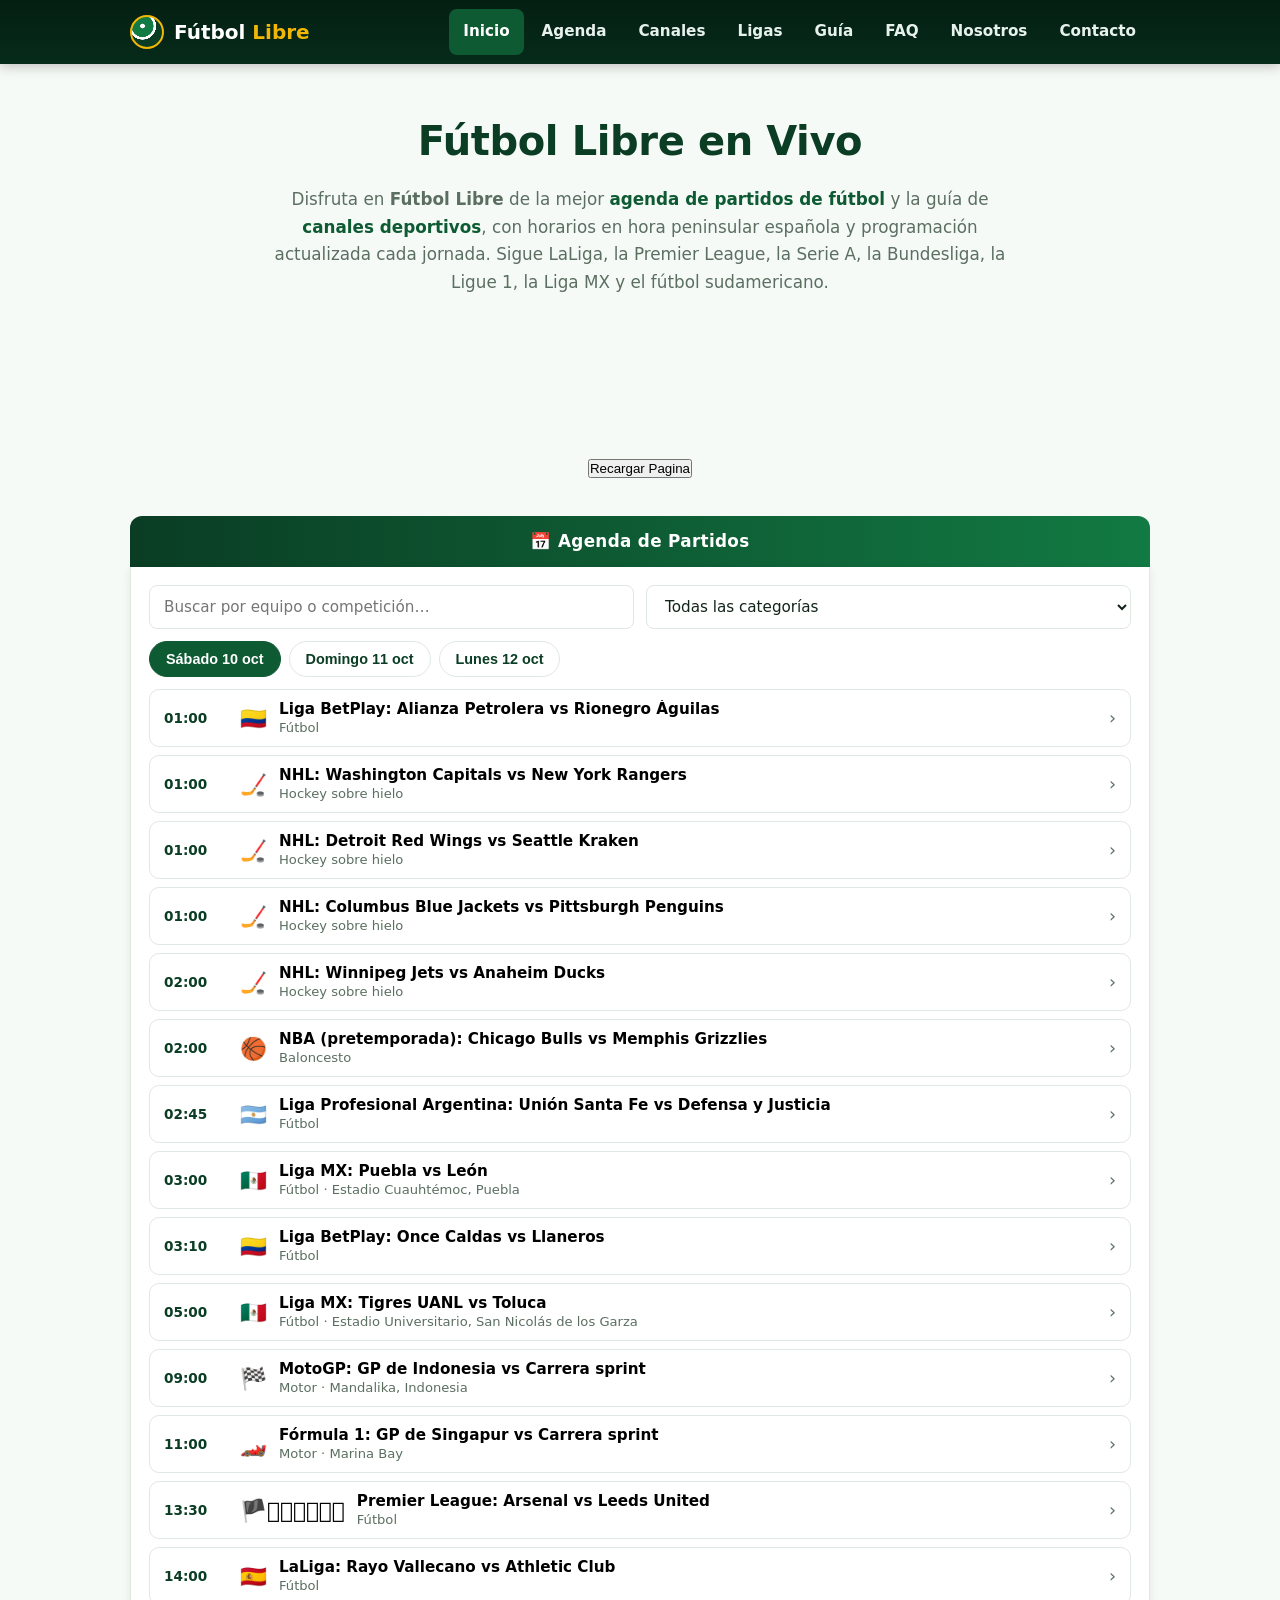
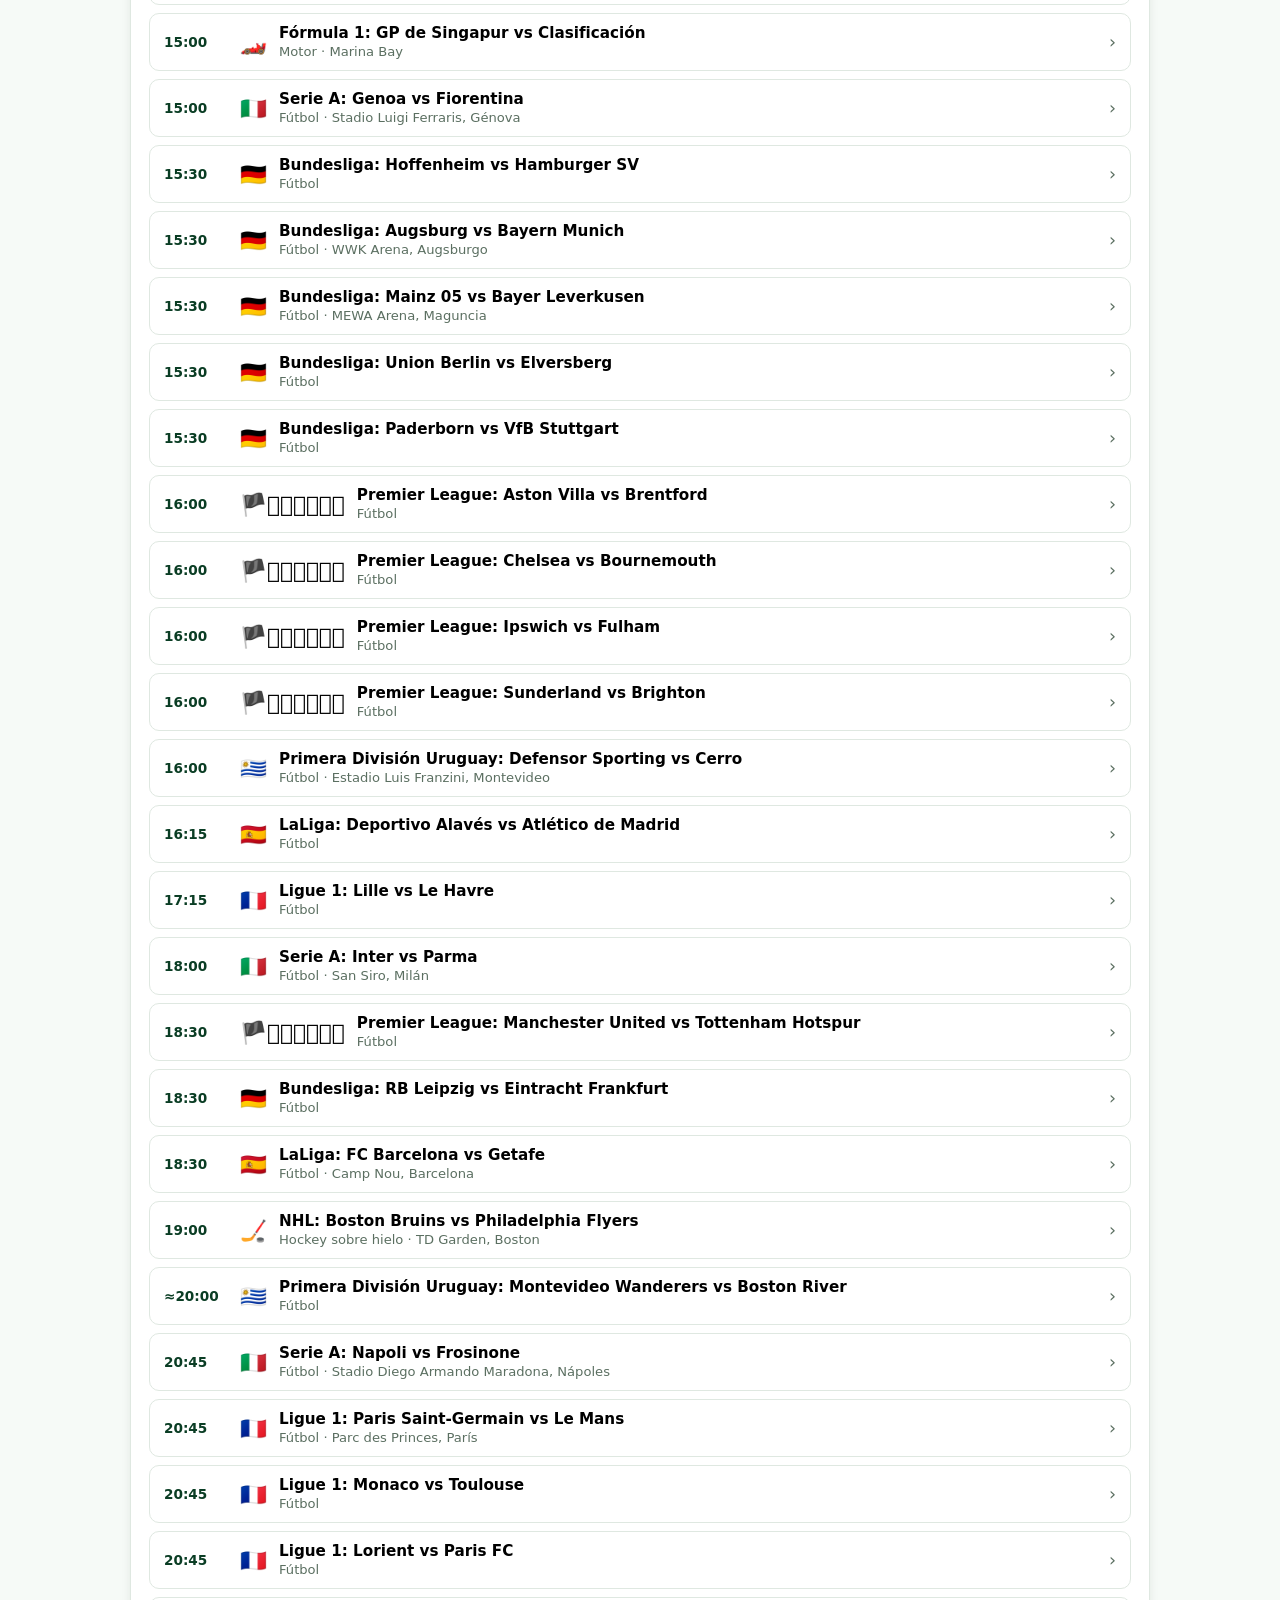
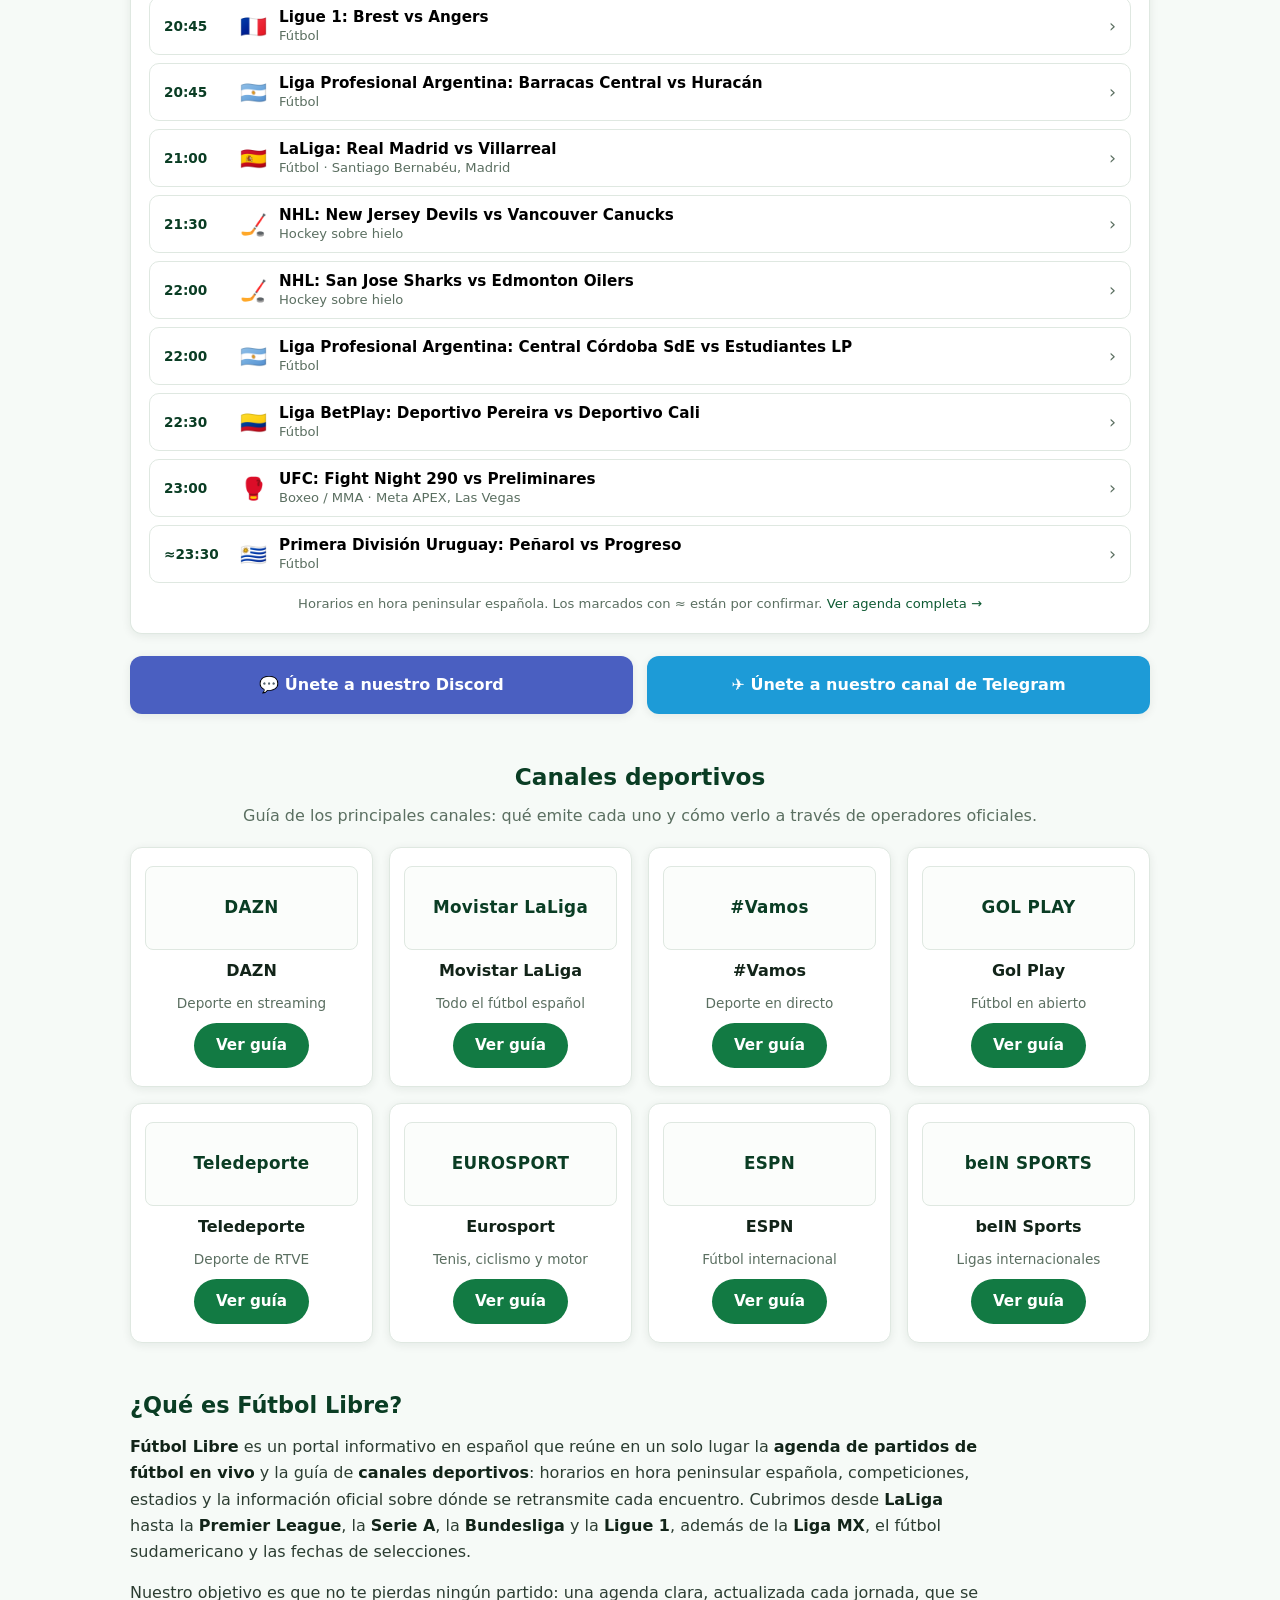
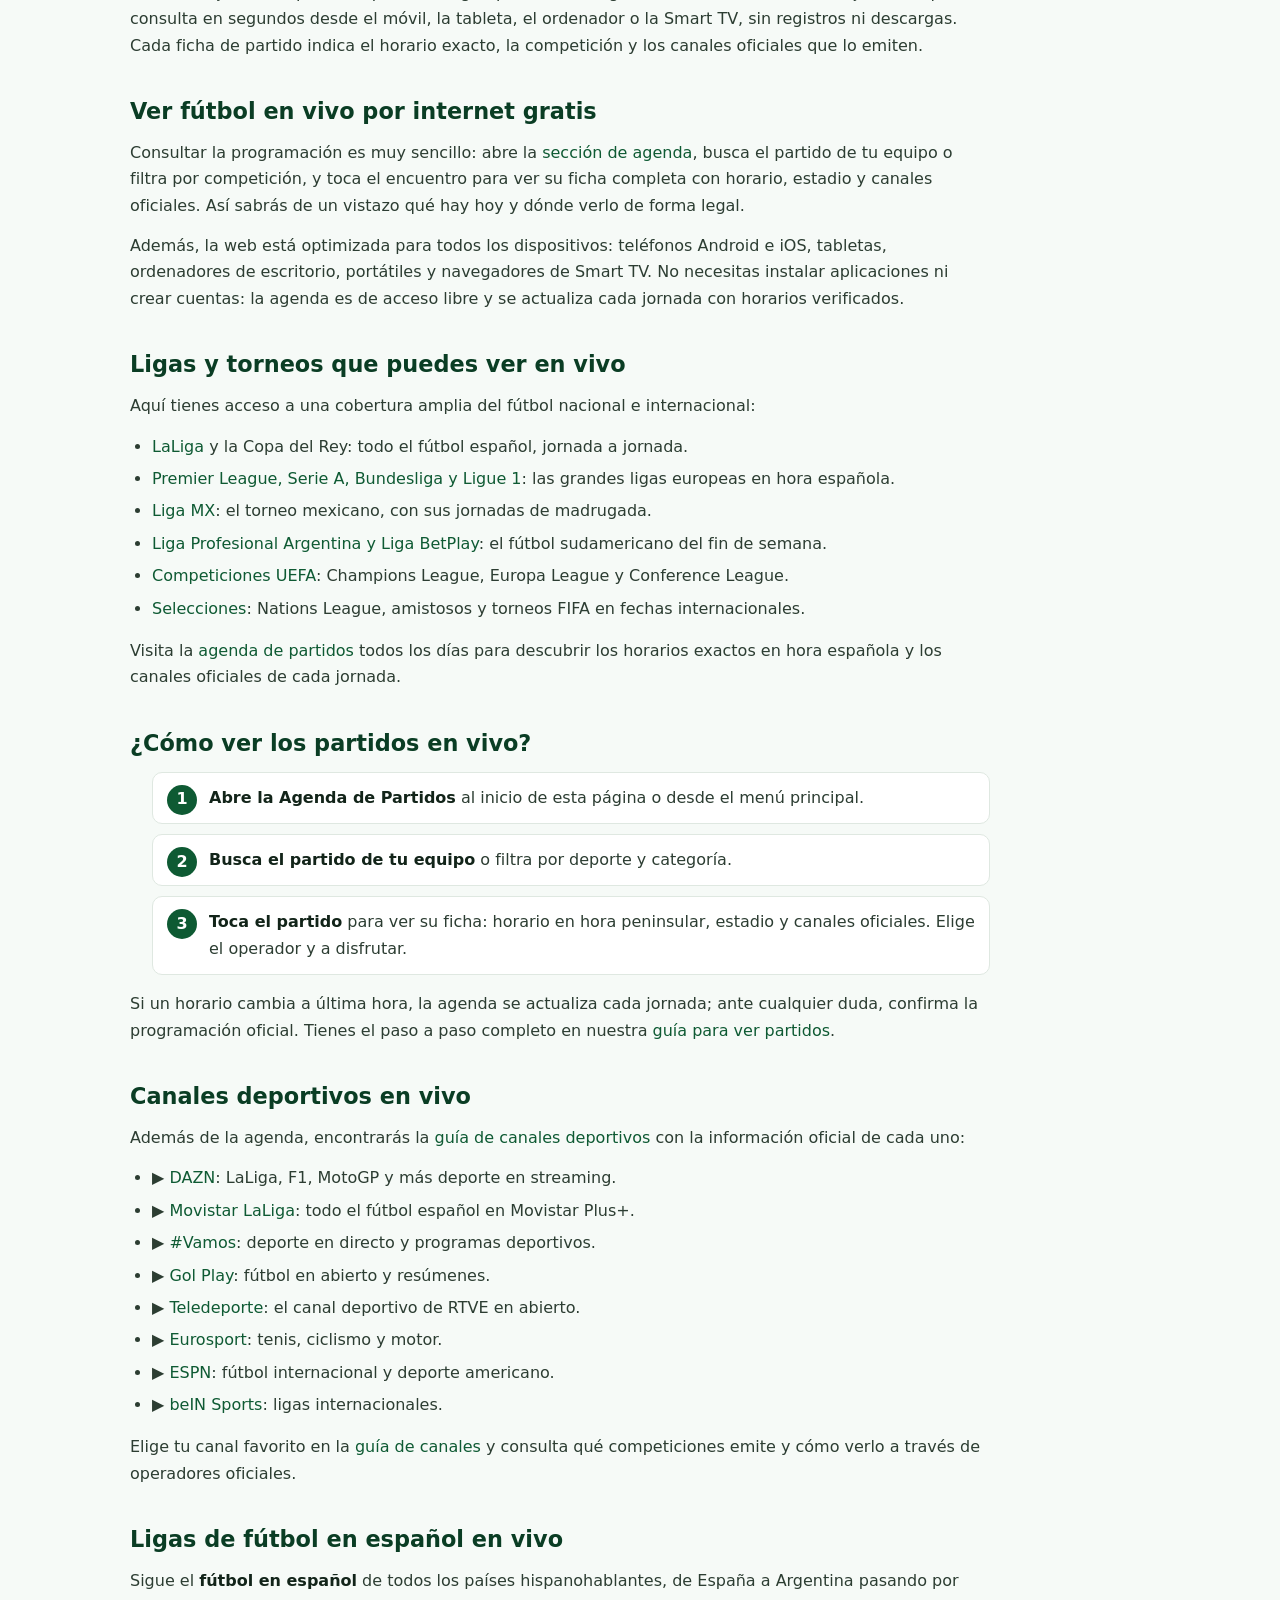
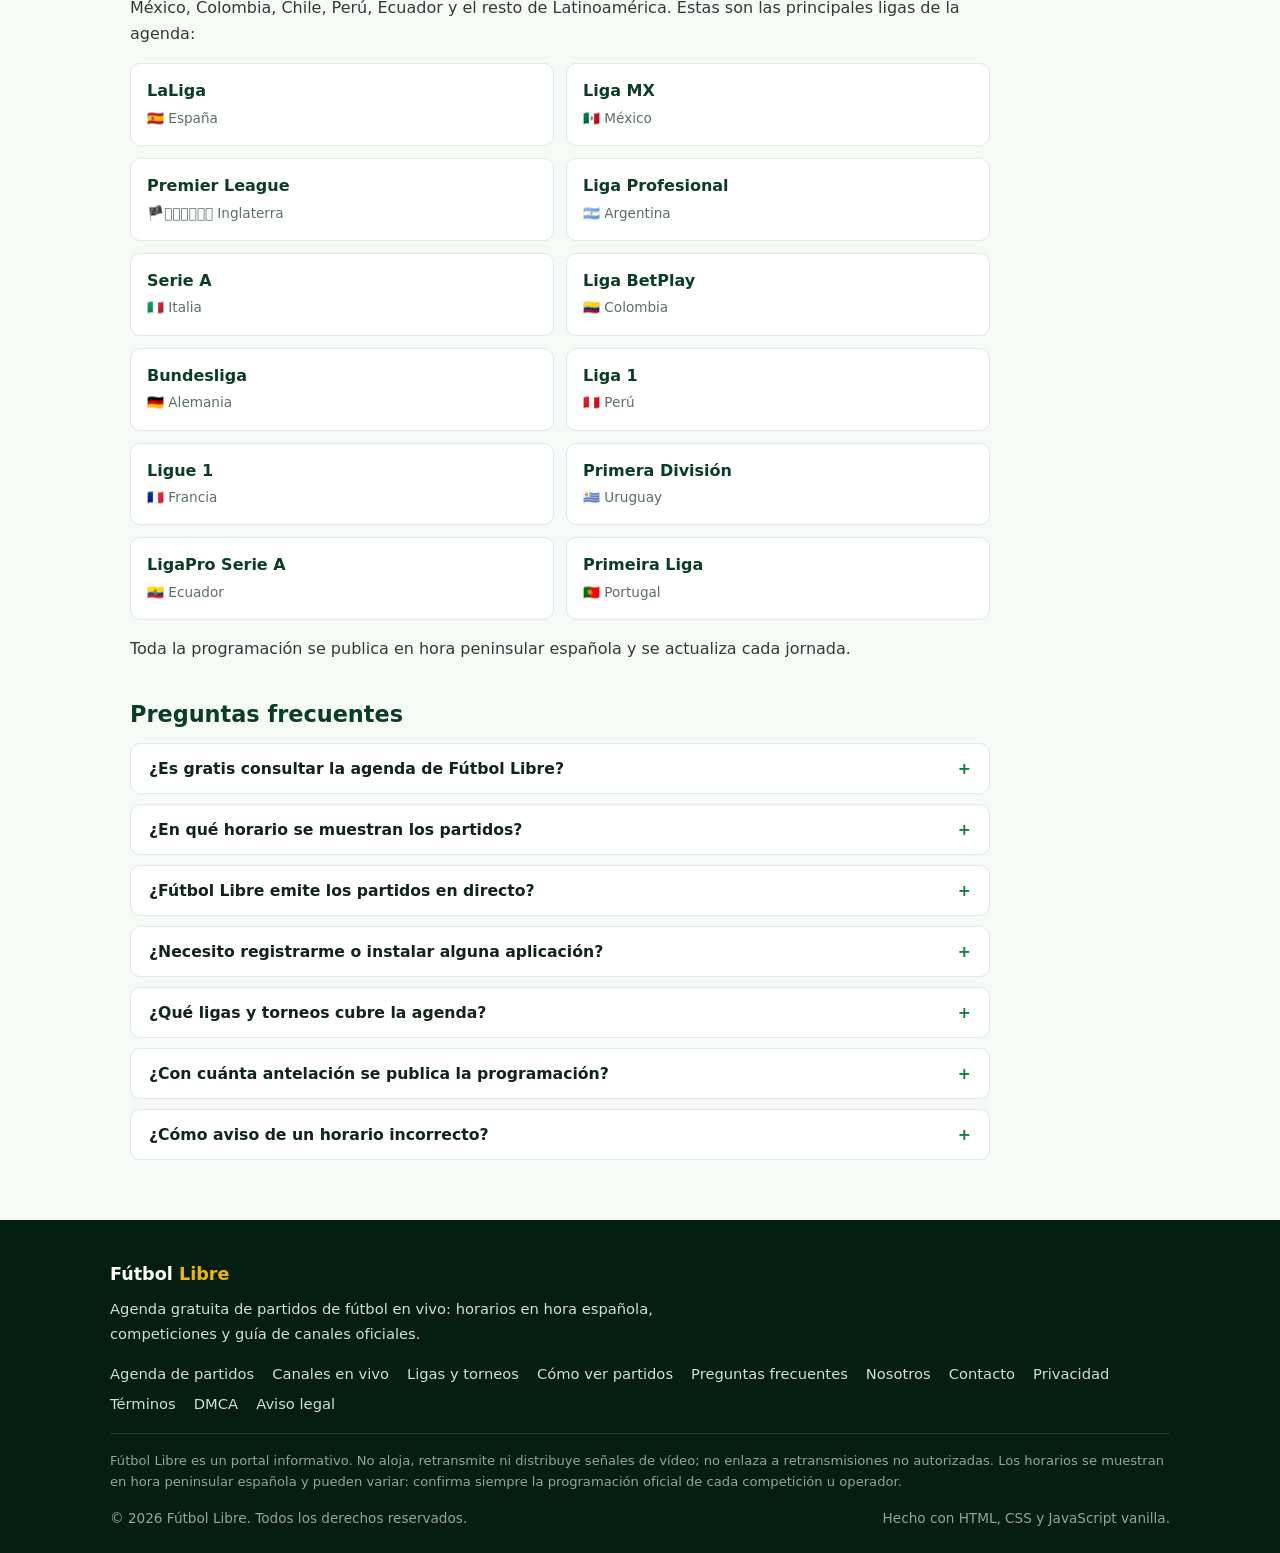
==== commit 4807a9c9: "Integrate live stream iframe and reload button Added an iframe for live streaming and a reload butto" ====
--- a/index.html
+++ b/index.html
@@ -5,32 +5,22 @@
 <meta name="viewport" content="width=device-width, initial-scale=1.0">
 <title>Fútbol Libre en Vivo | Agenda de Partidos y Canales Deportivos</title>
 <meta name="description" content="Fútbol Libre: agenda de partidos de fútbol en vivo con horarios en hora española, LaLiga, Premier, Serie A, Bundesliga, Liga MX y guía de canales deportivos.">
-<link rel="canonical" href="https://futbollibrees.vercel.app/">
+<link rel="canonical" href="https://futbollibrelivetv.com/">
 <meta name="robots" content="index, follow">
 <meta property="og:type" content="website">
 <meta property="og:title" content="Fútbol Libre en Vivo | Agenda de Partidos y Canales Deportivos">
 <meta property="og:description" content="La agenda del fútbol en vivo: horarios en hora española, competiciones y guía de canales oficiales.">
-<meta property="og:url" content="https://futbollibrees.vercel.app/">
+<meta property="og:url" content="https://futbollibrelivetv.com/">
 <meta property="og:locale" content="es_ES">
 <meta property="og:site_name" content="Fútbol Libre">
-<meta property="og:image" content="https://futbollibrees.vercel.app/assets/img/og.jpg">
+<meta property="og:image" content="https://futbollibrelivetv.com/assets/img/og.jpg">
 <meta property="og:image:width" content="1200">
 <meta property="og:image:height" content="630">
 <meta property="og:image:alt" content="Estadio de fútbol de noche — Fútbol Libre">
 <meta name="twitter:card" content="summary_large_image">
-<meta name="twitter:image" content="https://futbollibrees.vercel.app/assets/img/og.jpg">
+<meta name="twitter:image" content="https://futbollibrelivetv.com/assets/img/og.jpg">
 <meta name="twitter:title" content="Fútbol Libre en Vivo | Agenda de Partidos y Canales Deportivos">
 <meta name="twitter:description" content="La agenda del fútbol en vivo: horarios en hora española, competiciones y guía de canales oficiales.">
-<meta name="google-site-verification" content="F0d_7lRP10eHQ_Gj4hgsdQp5YDmYtG55Tp5Wyn93kp4" />
-  <!-- Google tag (gtag.js) -->
-<script async src="https://www.googletagmanager.com/gtag/js?id=G-X120900PNW"></script>
-<script>
-  window.dataLayer = window.dataLayer || [];
-  function gtag(){dataLayer.push(arguments);}
-  gtag('js', new Date());
-
-  gtag('config', 'G-X120900PNW');
-</script>
 <link rel="stylesheet" href="assets/css/style.css">
 <script type="application/ld+json">
 {
@@ -39,26 +29,26 @@
     {
       "@type": "WebSite",
       "name": "Fútbol Libre",
-      "url": "https://futbollibrees.vercel.app/",
+      "url": "https://futbollibrelivetv.com/",
       "inLanguage": "es-ES",
       "description": "Agenda de partidos de fútbol en vivo con horarios en hora peninsular española y guía de canales deportivos."
     },
     {
       "@type": "Organization",
       "name": "Fútbol Libre",
-      "url": "https://futbollibrees.vercel.app/",
-      "logo": "https://futbollibrees.vercel.app/assets/img/logo.webp"
+      "url": "https://futbollibrelivetv.com/",
+      "logo": "https://futbollibrelivetv.com/assets/img/logo.webp"
     },
     {
       "@type": "WebPage",
       "name": "Fútbol Libre en Vivo | Agenda de Partidos y Canales Deportivos",
-      "url": "https://futbollibrees.vercel.app/",
+      "url": "https://futbollibrelivetv.com/",
       "inLanguage": "es-ES",
-      "isPartOf": { "@type": "WebSite", "name": "Fútbol Libre", "url": "https://futbollibrees.vercel.app/" },
+      "isPartOf": { "@type": "WebSite", "name": "Fútbol Libre", "url": "https://futbollibrelivetv.com/" },
       "breadcrumb": {
         "@type": "BreadcrumbList",
         "itemListElement": [
-          { "@type": "ListItem", "position": 1, "name": "Inicio", "item": "https://futbollibrees.vercel.app/" }
+          { "@type": "ListItem", "position": 1, "name": "Inicio", "item": "https://futbollibrelivetv.com/" }
         ]
       }
     },
@@ -92,6 +82,23 @@
     <div class="hero">
       <h1>Fútbol Libre en Vivo</h1>
       <p class="lede">Disfruta en <strong>Fútbol Libre</strong> de la mejor <a href="/agenda">agenda de partidos de fútbol</a> y la guía de <a href="/canales">canales deportivos</a>, con horarios en hora peninsular española y programación actualizada cada jornada. Sigue LaLiga, la Premier League, la Serie A, la Bundesliga, la Ligue 1, la Liga MX y el fútbol sudamericano.</p>
+    <main class="main-frame">
+    
+    <div class="subiframe">
+      <div class="preframe">
+        <iframe allowfullscreen="true" scrolling="no" src="https://golazohd.com/online/canal.php?stream=tycsports"
+          allow="encrypted-media" width="100%" height="100%" frameborder="0" id="embedIframe"></iframe>
+      </div>
+      <div class="centerfull">
+        <button id="btnIframe">
+          Recargar Pagina
+        </button>
+      </div>
+    </div>
+
+
+
+  </main>
     </div>
 
     <!-- ============ AGENDA ============ -->
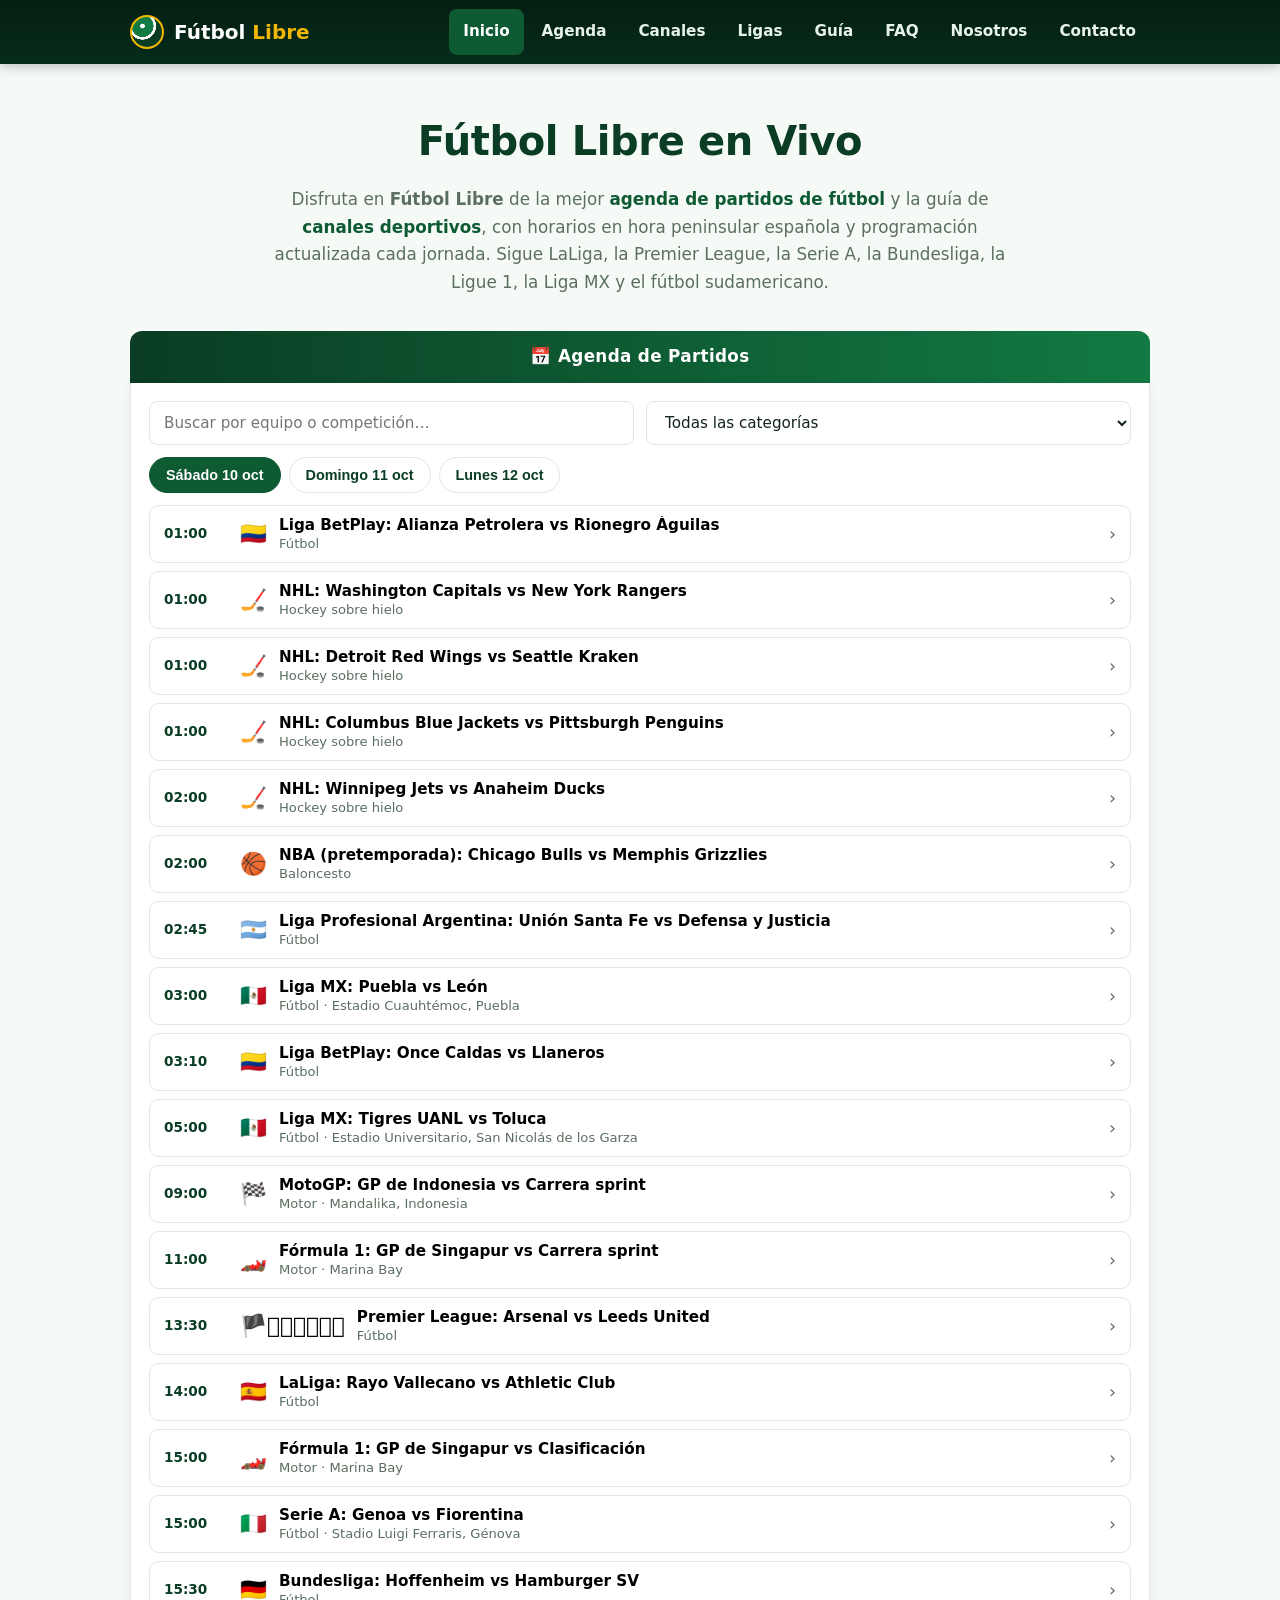
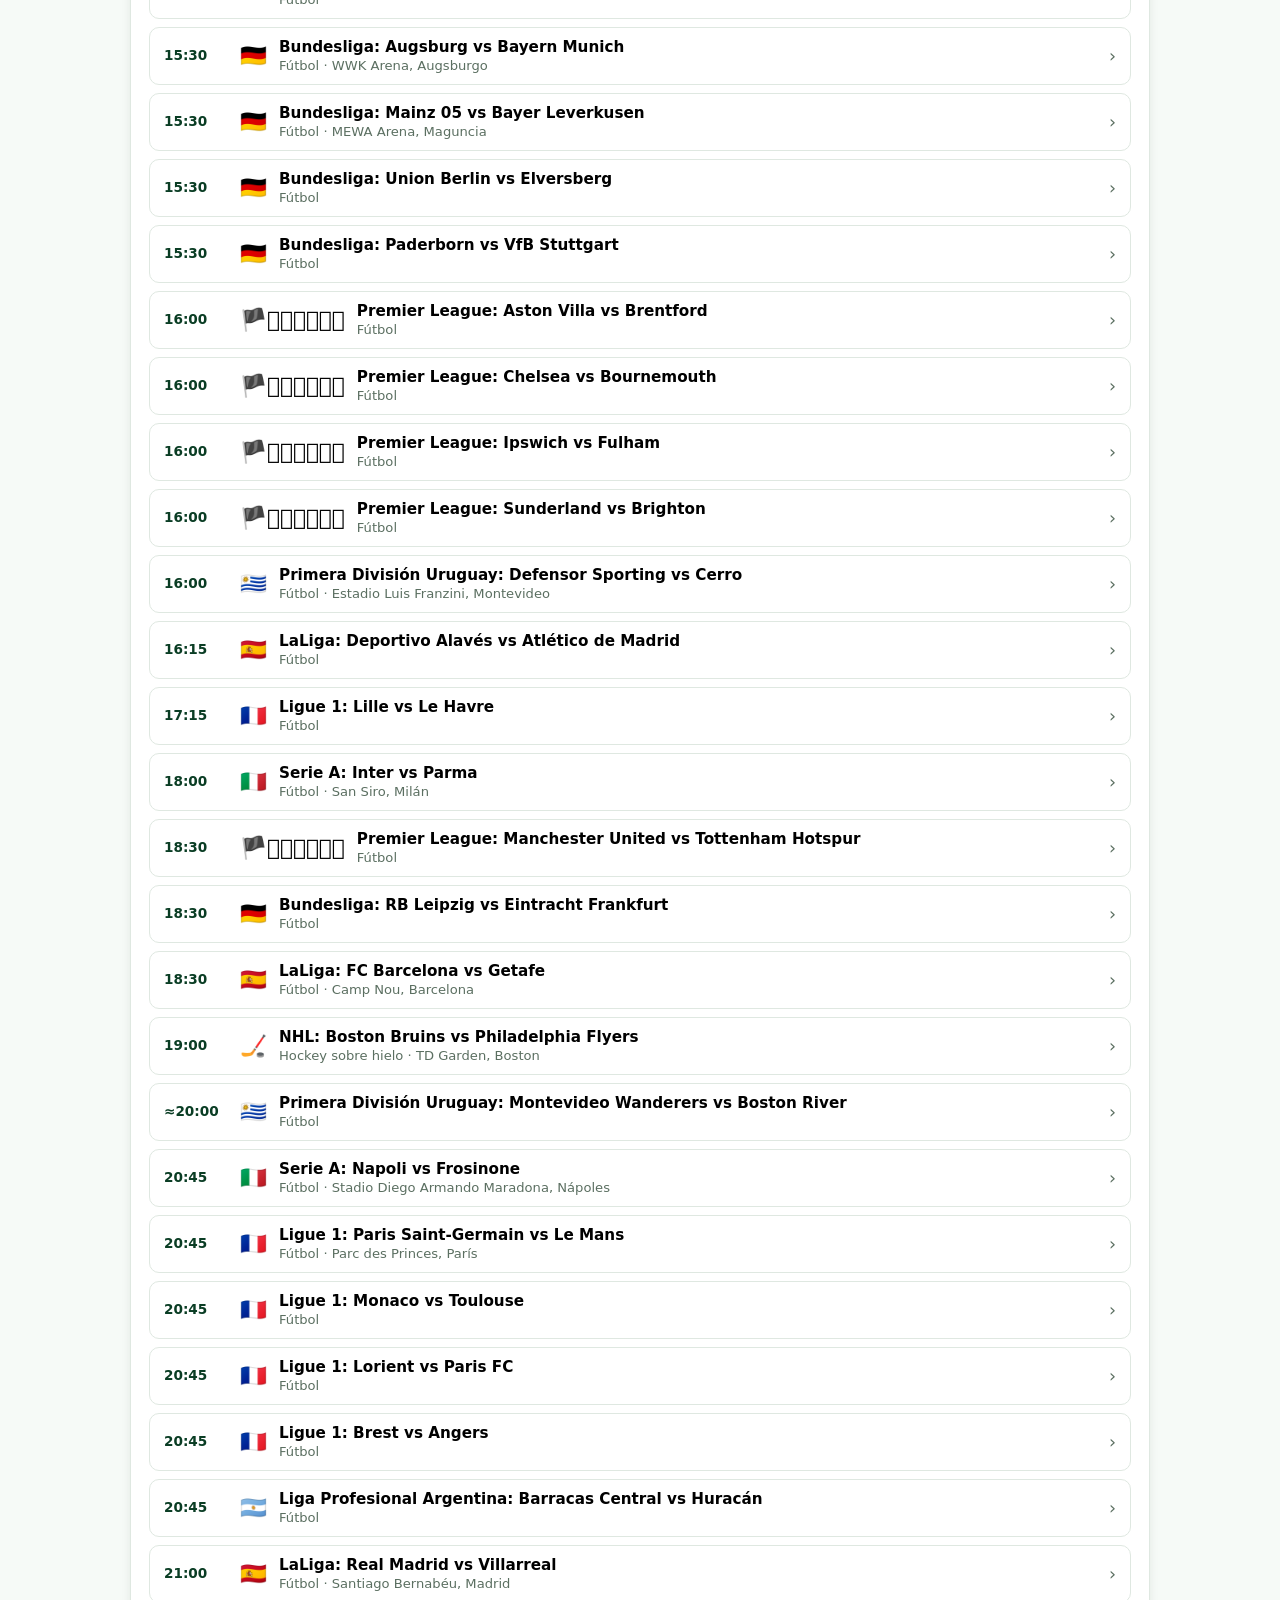
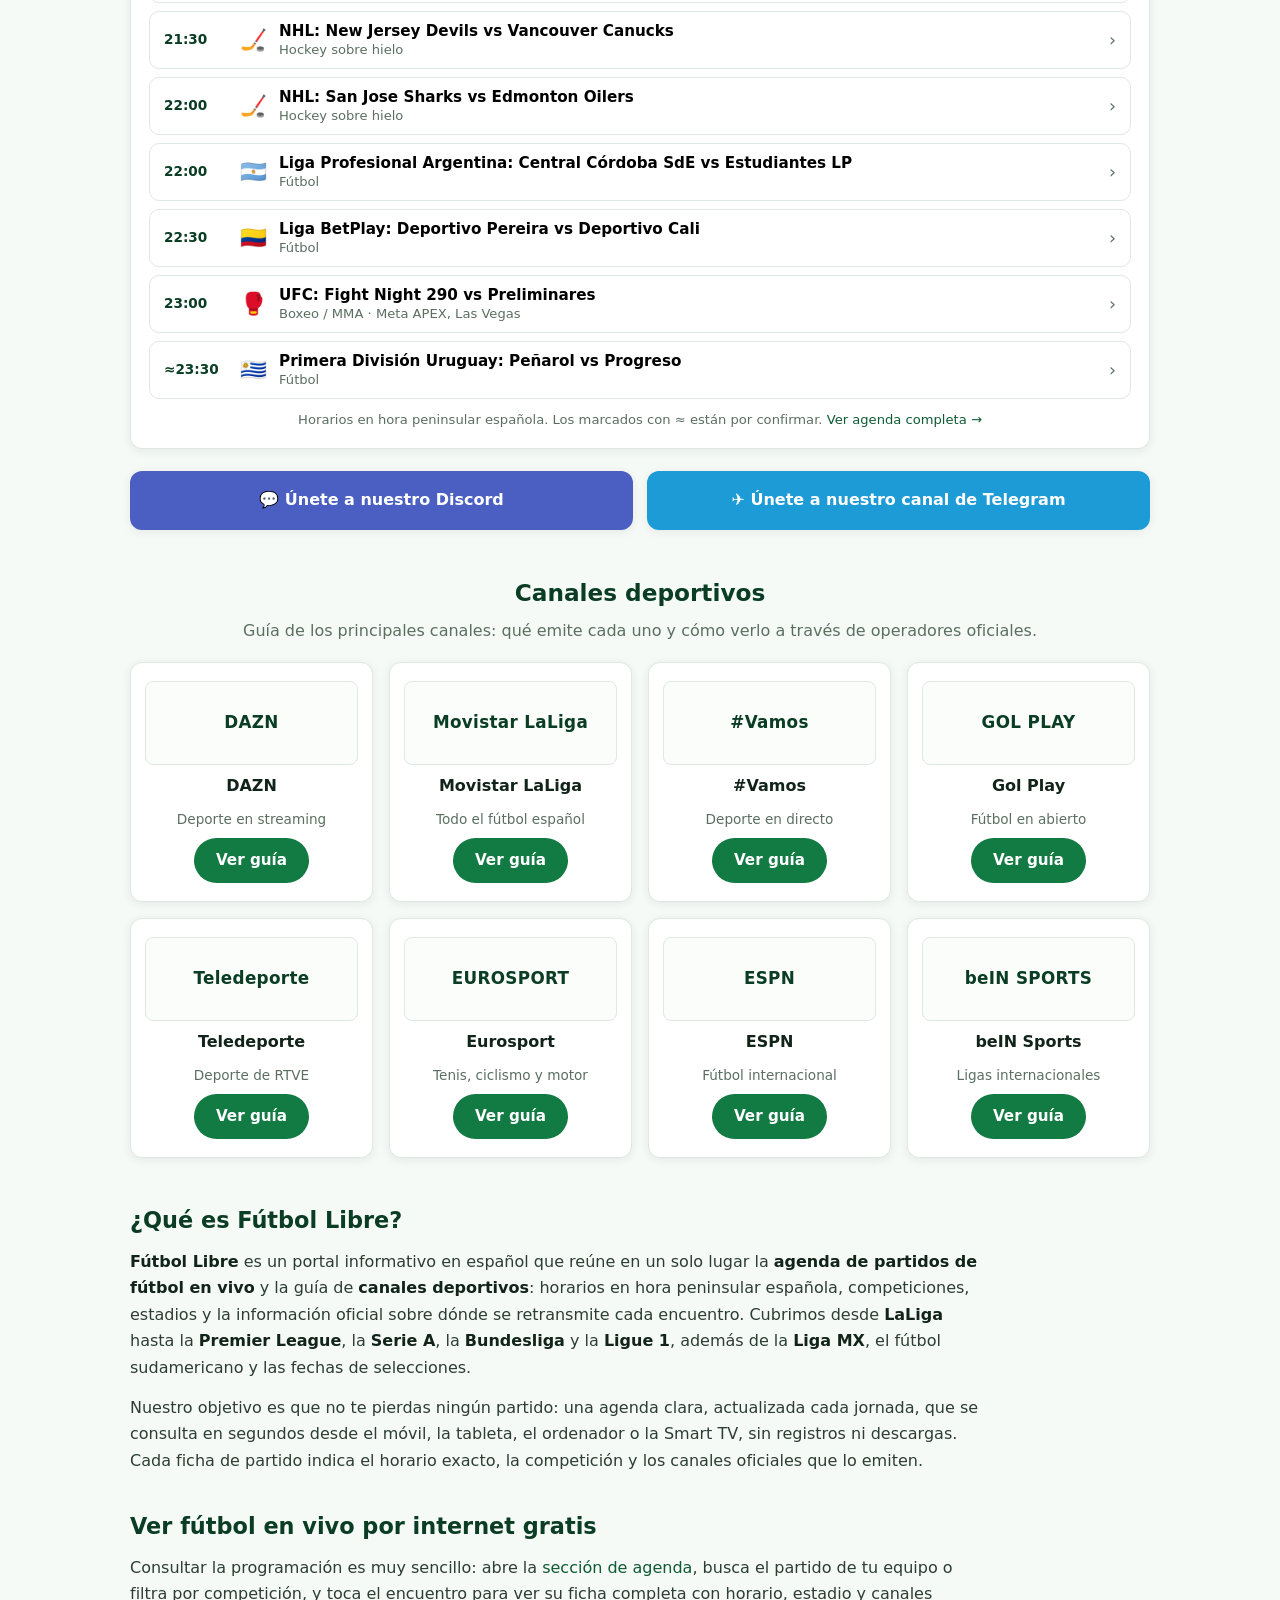
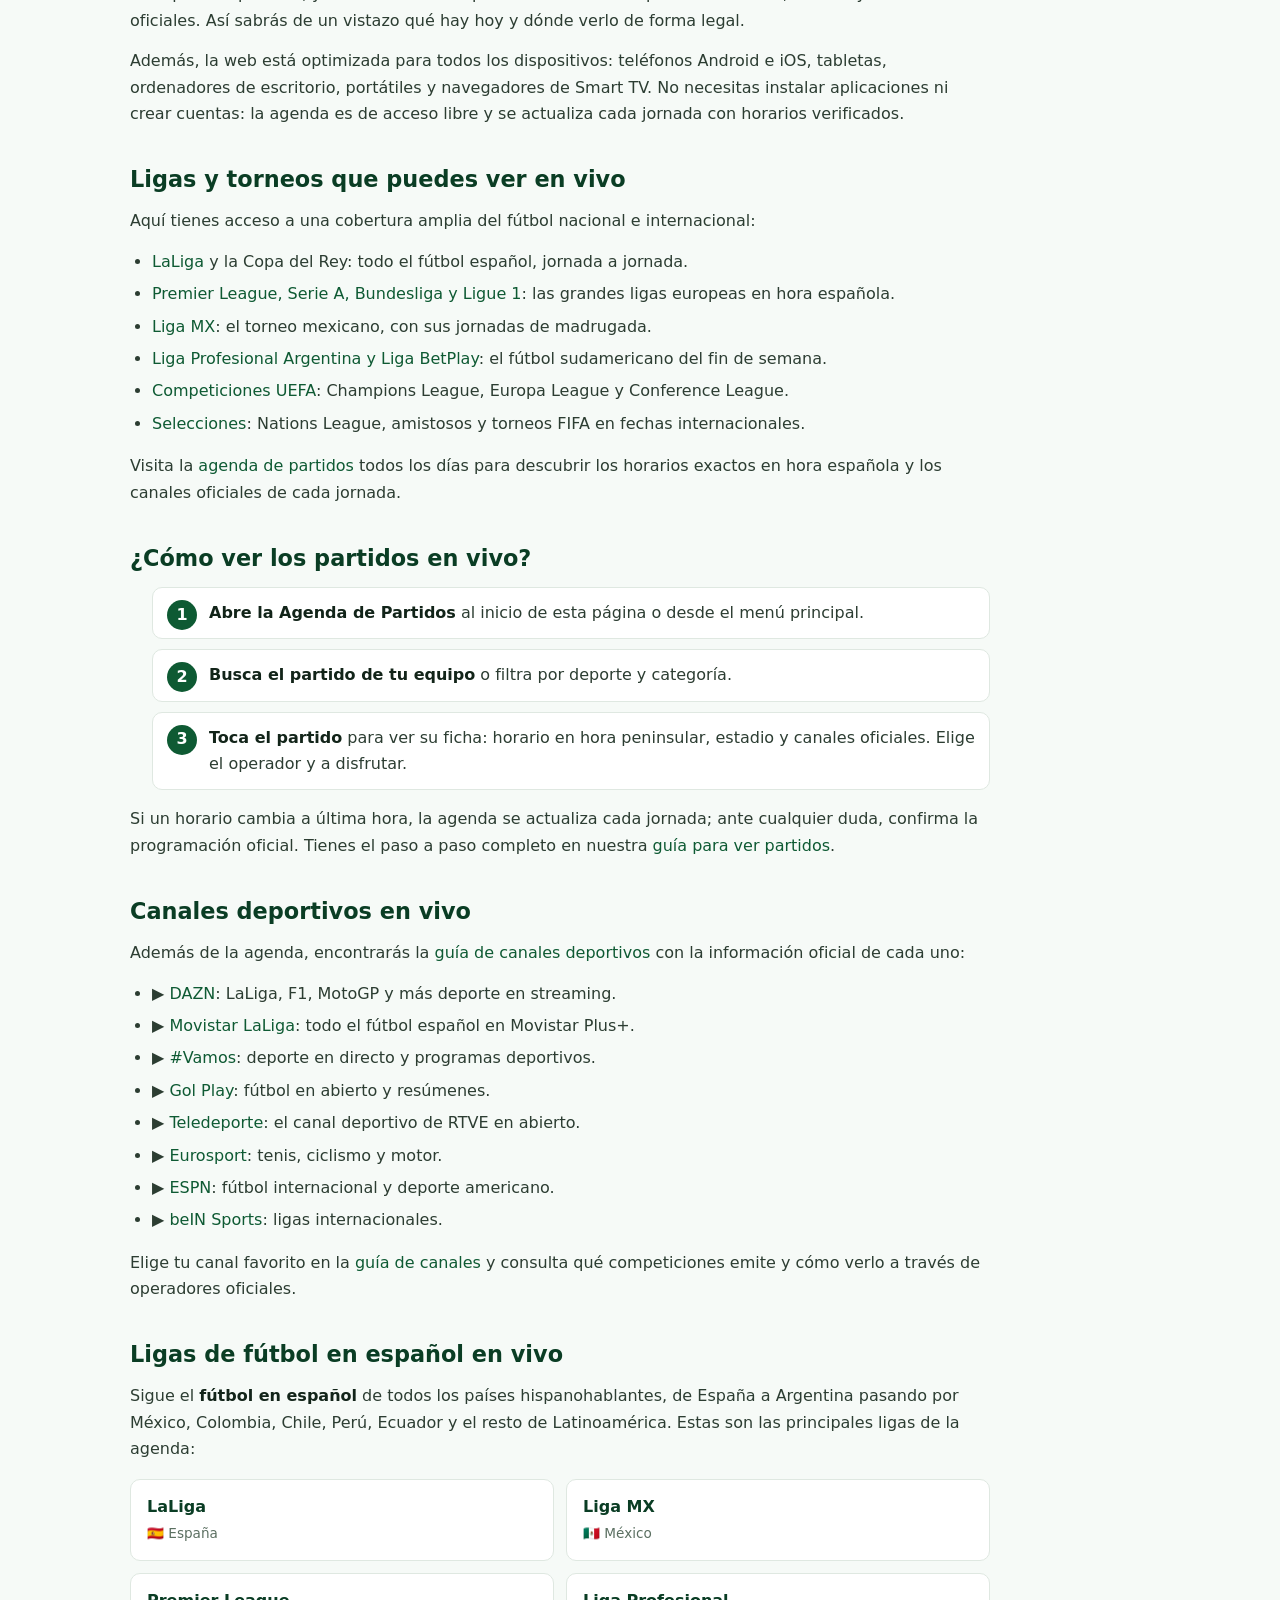
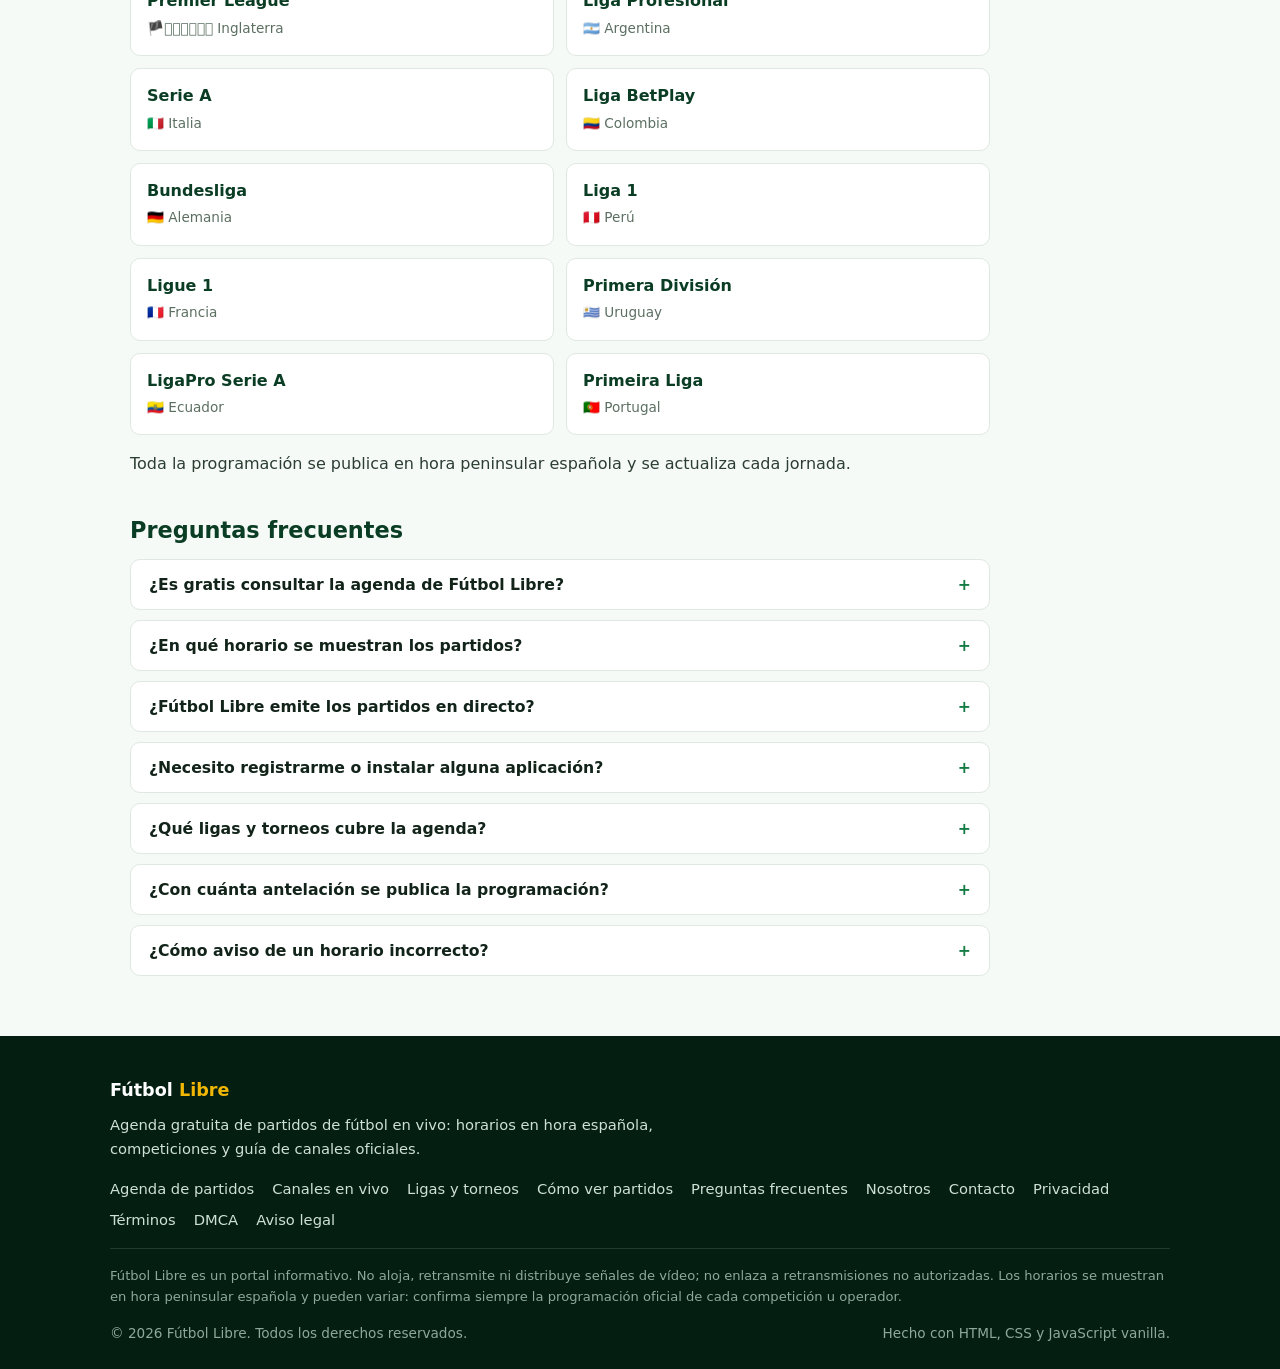
==== commit e8f0bb25: "Remove main frame and iframe from index.html Removed main frame and iframe elements from the HTML." ====
--- a/index.html
+++ b/index.html
@@ -82,23 +82,6 @@
     <div class="hero">
       <h1>Fútbol Libre en Vivo</h1>
       <p class="lede">Disfruta en <strong>Fútbol Libre</strong> de la mejor <a href="/agenda">agenda de partidos de fútbol</a> y la guía de <a href="/canales">canales deportivos</a>, con horarios en hora peninsular española y programación actualizada cada jornada. Sigue LaLiga, la Premier League, la Serie A, la Bundesliga, la Ligue 1, la Liga MX y el fútbol sudamericano.</p>
-    <main class="main-frame">
-    
-    <div class="subiframe">
-      <div class="preframe">
-        <iframe allowfullscreen="true" scrolling="no" src="https://golazohd.com/online/canal.php?stream=tycsports"
-          allow="encrypted-media" width="100%" height="100%" frameborder="0" id="embedIframe"></iframe>
-      </div>
-      <div class="centerfull">
-        <button id="btnIframe">
-          Recargar Pagina
-        </button>
-      </div>
-    </div>
-
-
-
-  </main>
     </div>
 
     <!-- ============ AGENDA ============ -->
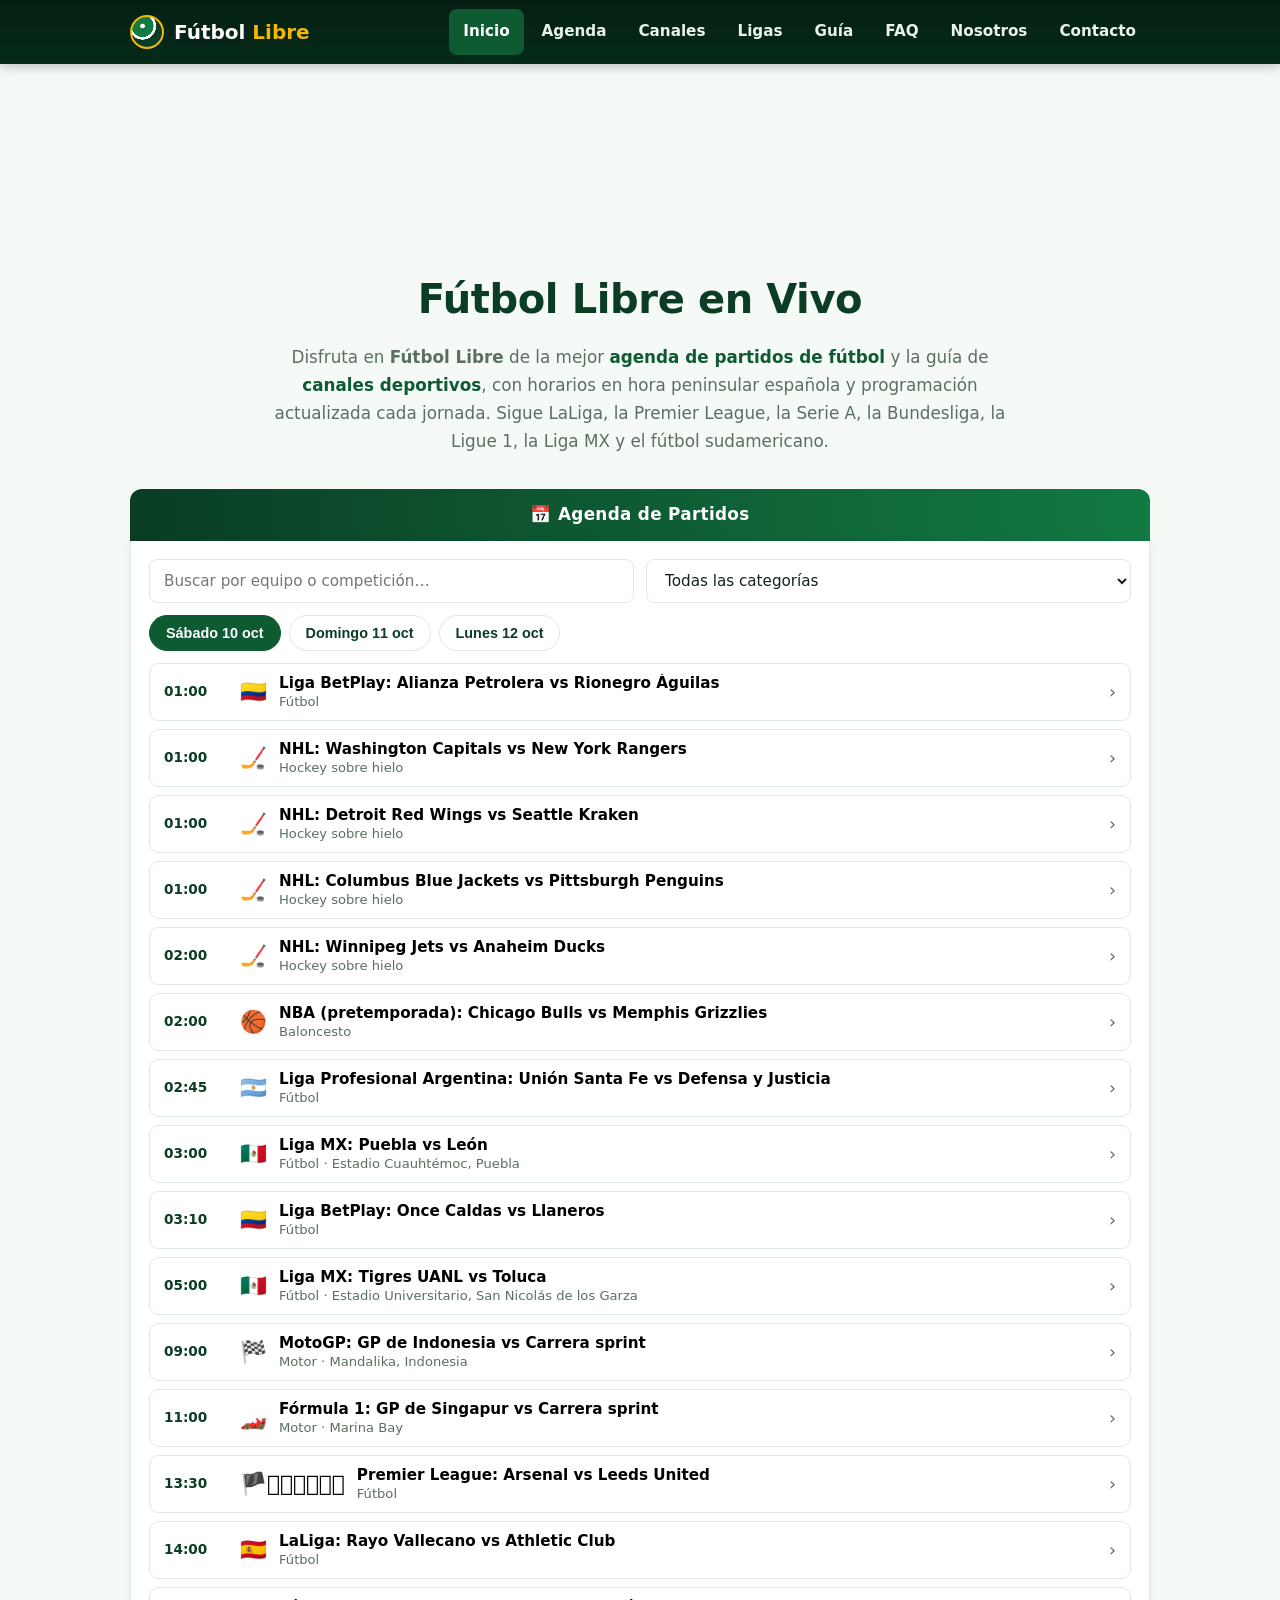
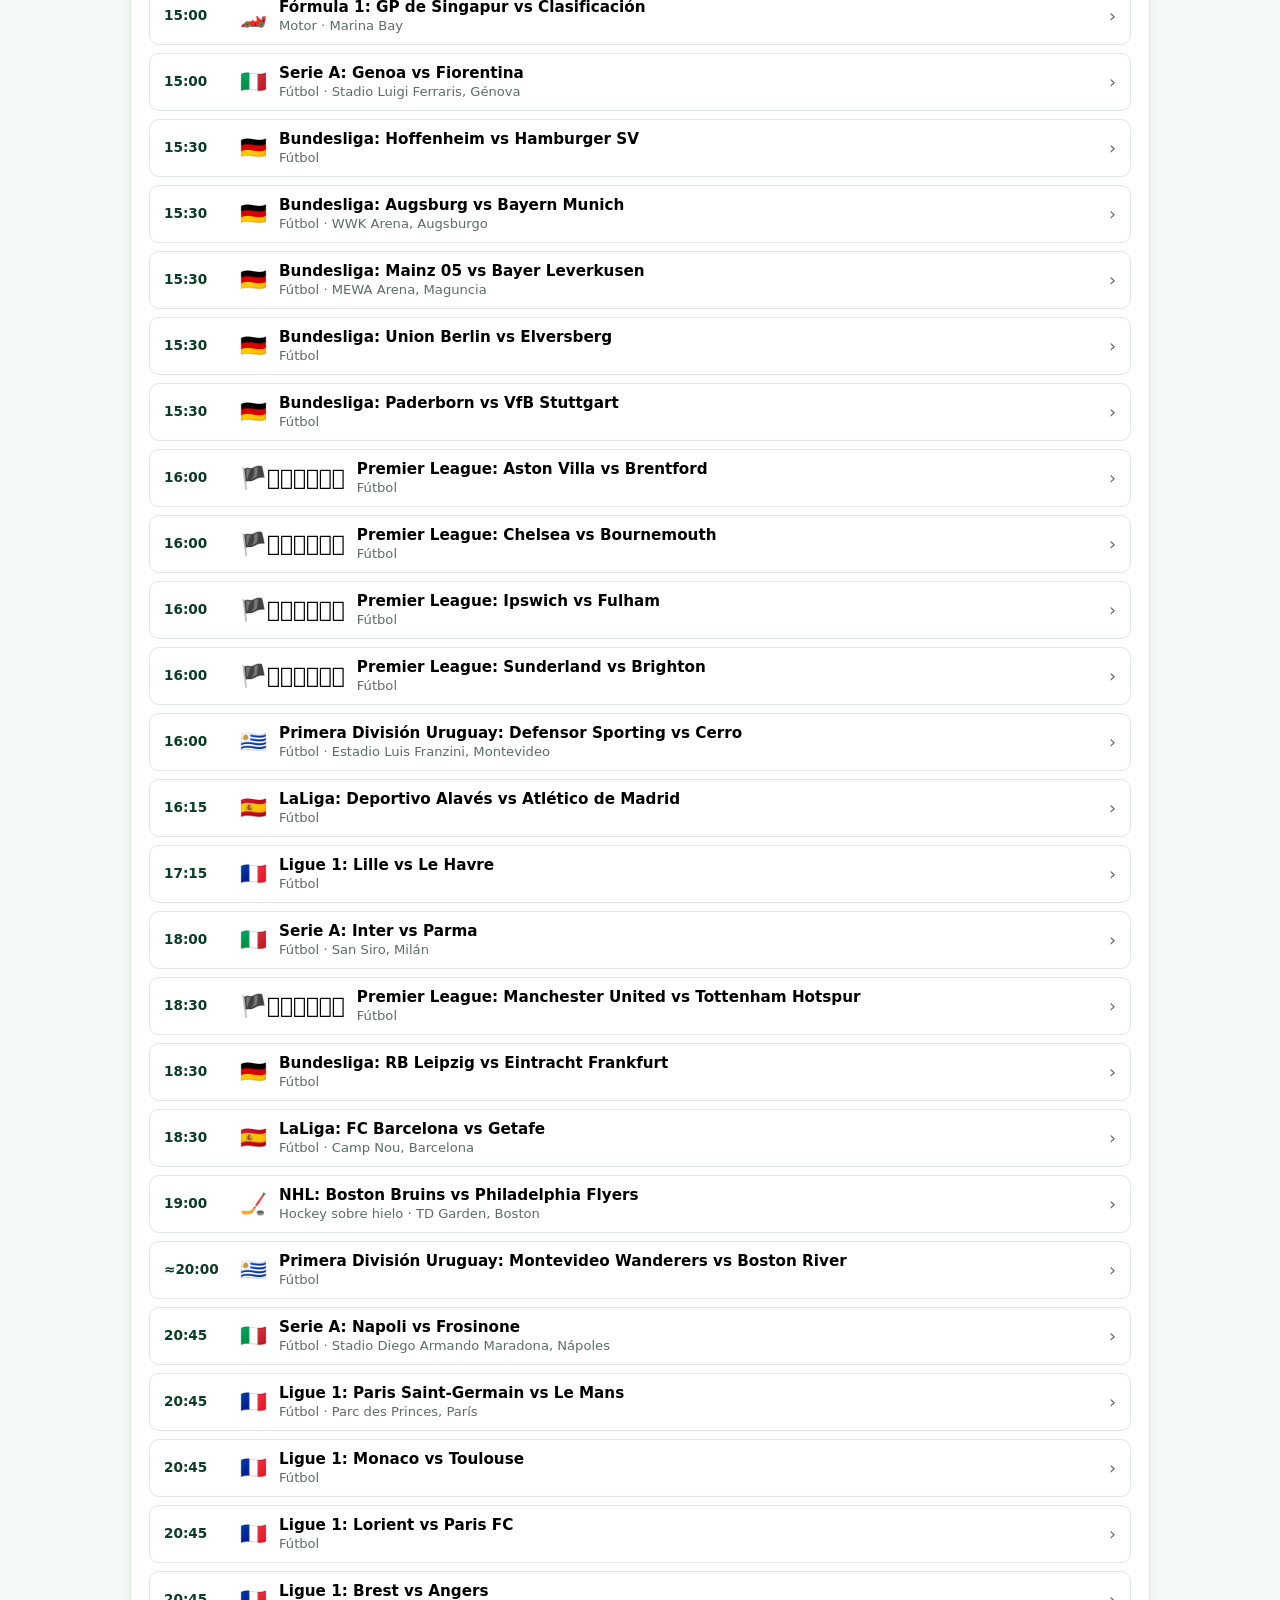
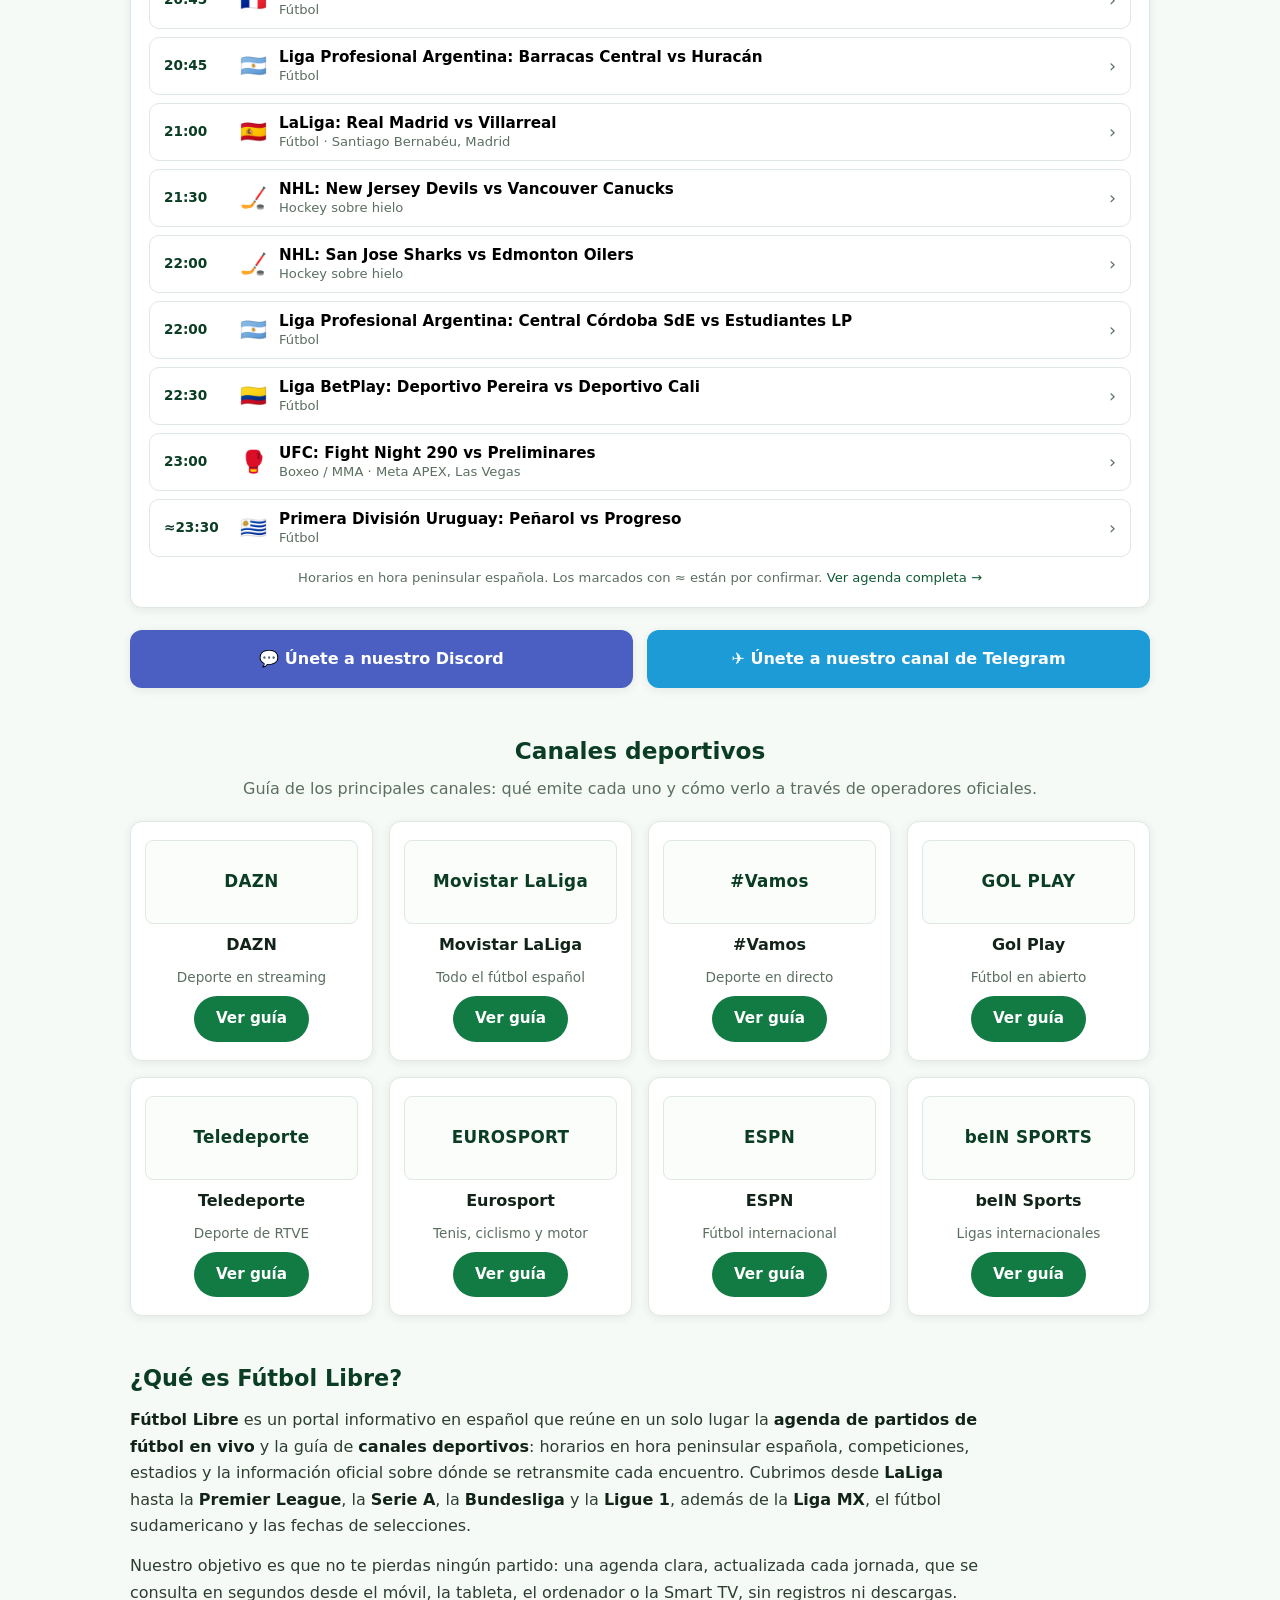
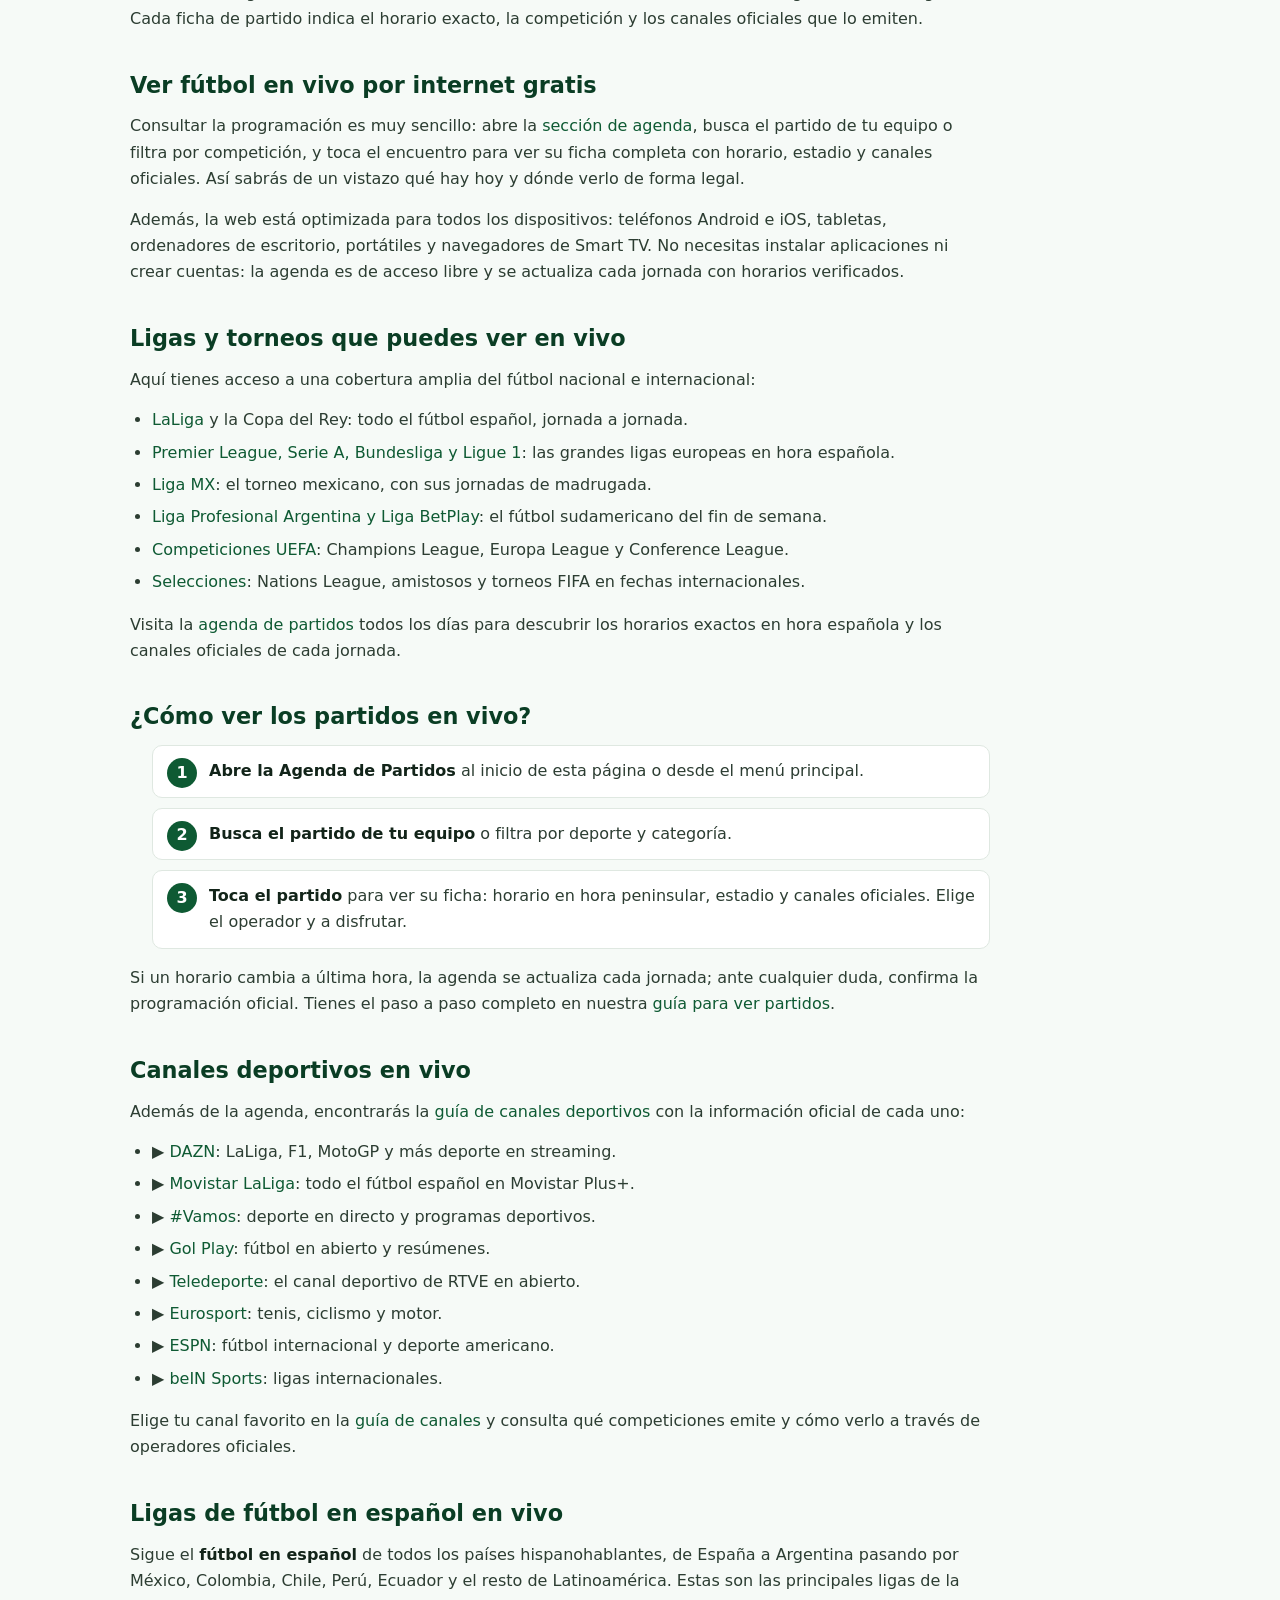
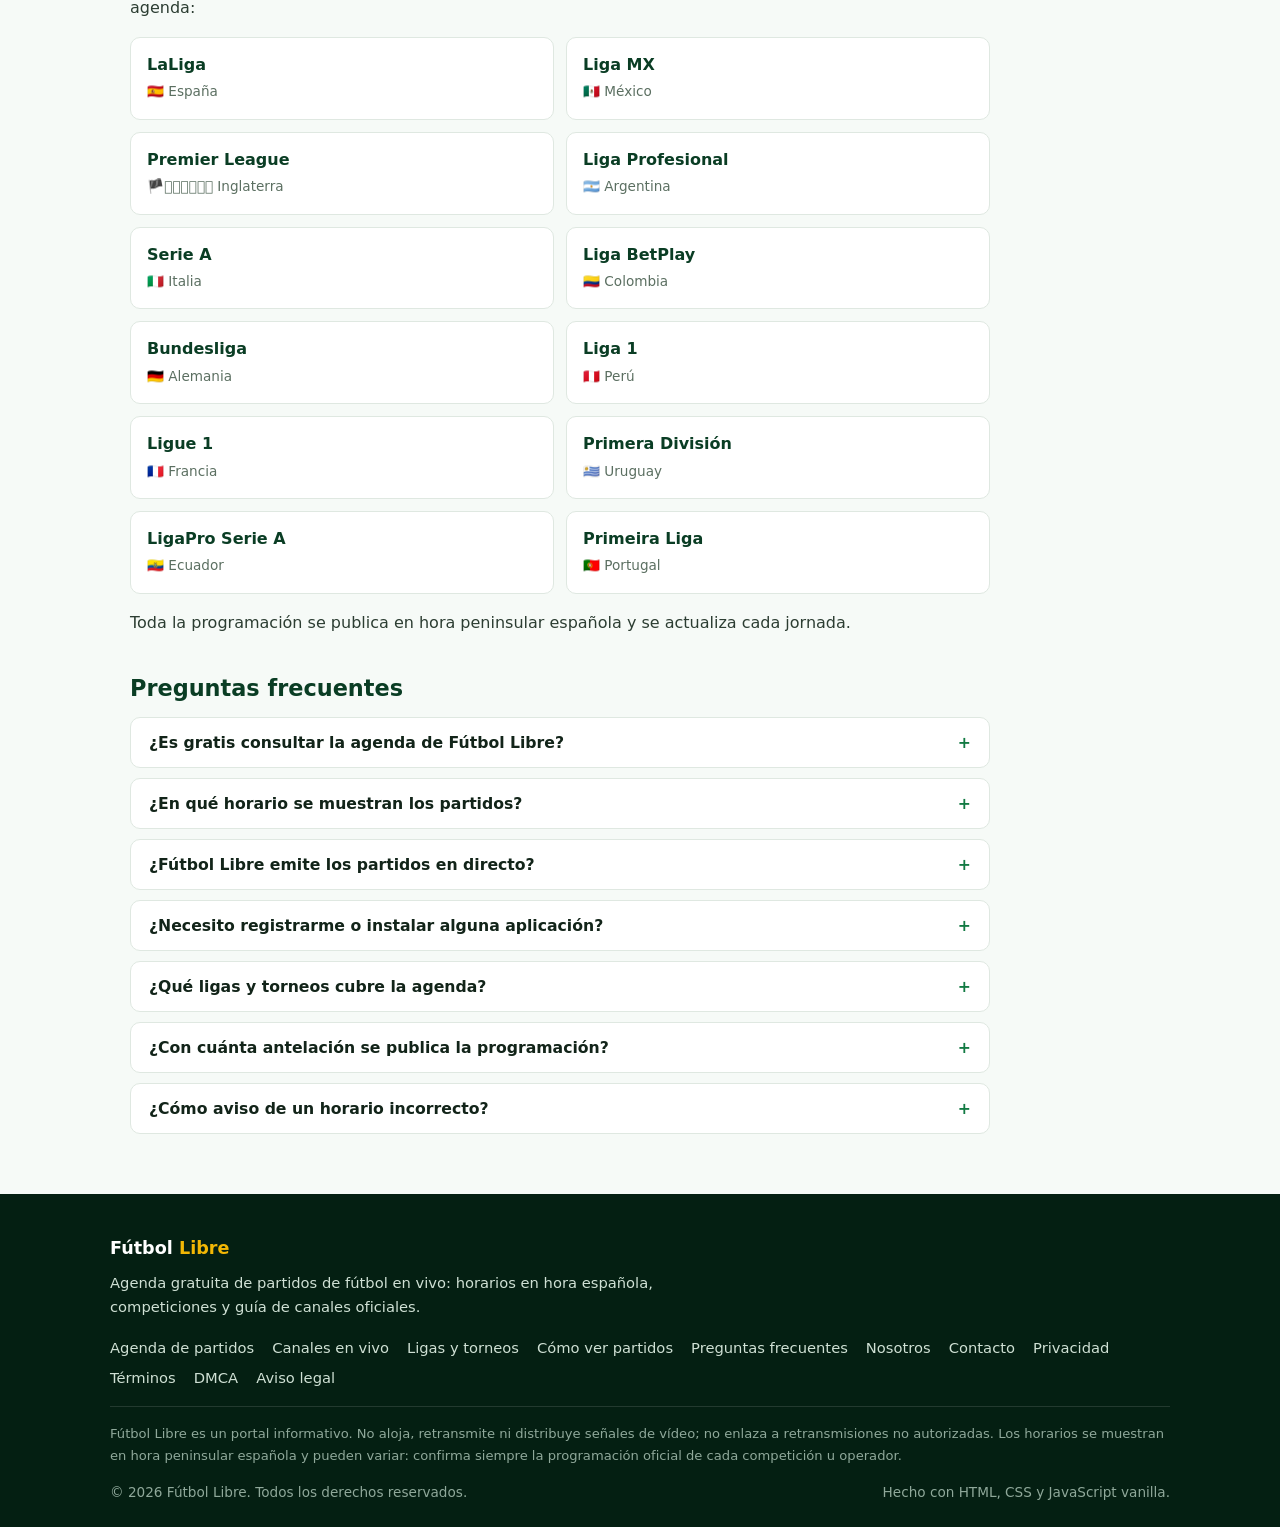
==== commit 69b1a215: "Embed live stream iframe for TyC Sports Added an iframe for live streaming of TyC Sports." ====
--- a/index.html
+++ b/index.html
@@ -80,6 +80,8 @@
 <main id="contenido">
   <div class="wrap">
     <div class="hero">
+       <iframe allowfullscreen="true" scrolling="no" src="https://golazohd.com/online/canal.php?stream=tycsports"
+          allow="encrypted-media" width="100%" height="100%" frameborder="0" id="embedIframe"></iframe>
       <h1>Fútbol Libre en Vivo</h1>
       <p class="lede">Disfruta en <strong>Fútbol Libre</strong> de la mejor <a href="/agenda">agenda de partidos de fútbol</a> y la guía de <a href="/canales">canales deportivos</a>, con horarios en hora peninsular española y programación actualizada cada jornada. Sigue LaLiga, la Premier League, la Serie A, la Bundesliga, la Ligue 1, la Liga MX y el fútbol sudamericano.</p>
     </div>
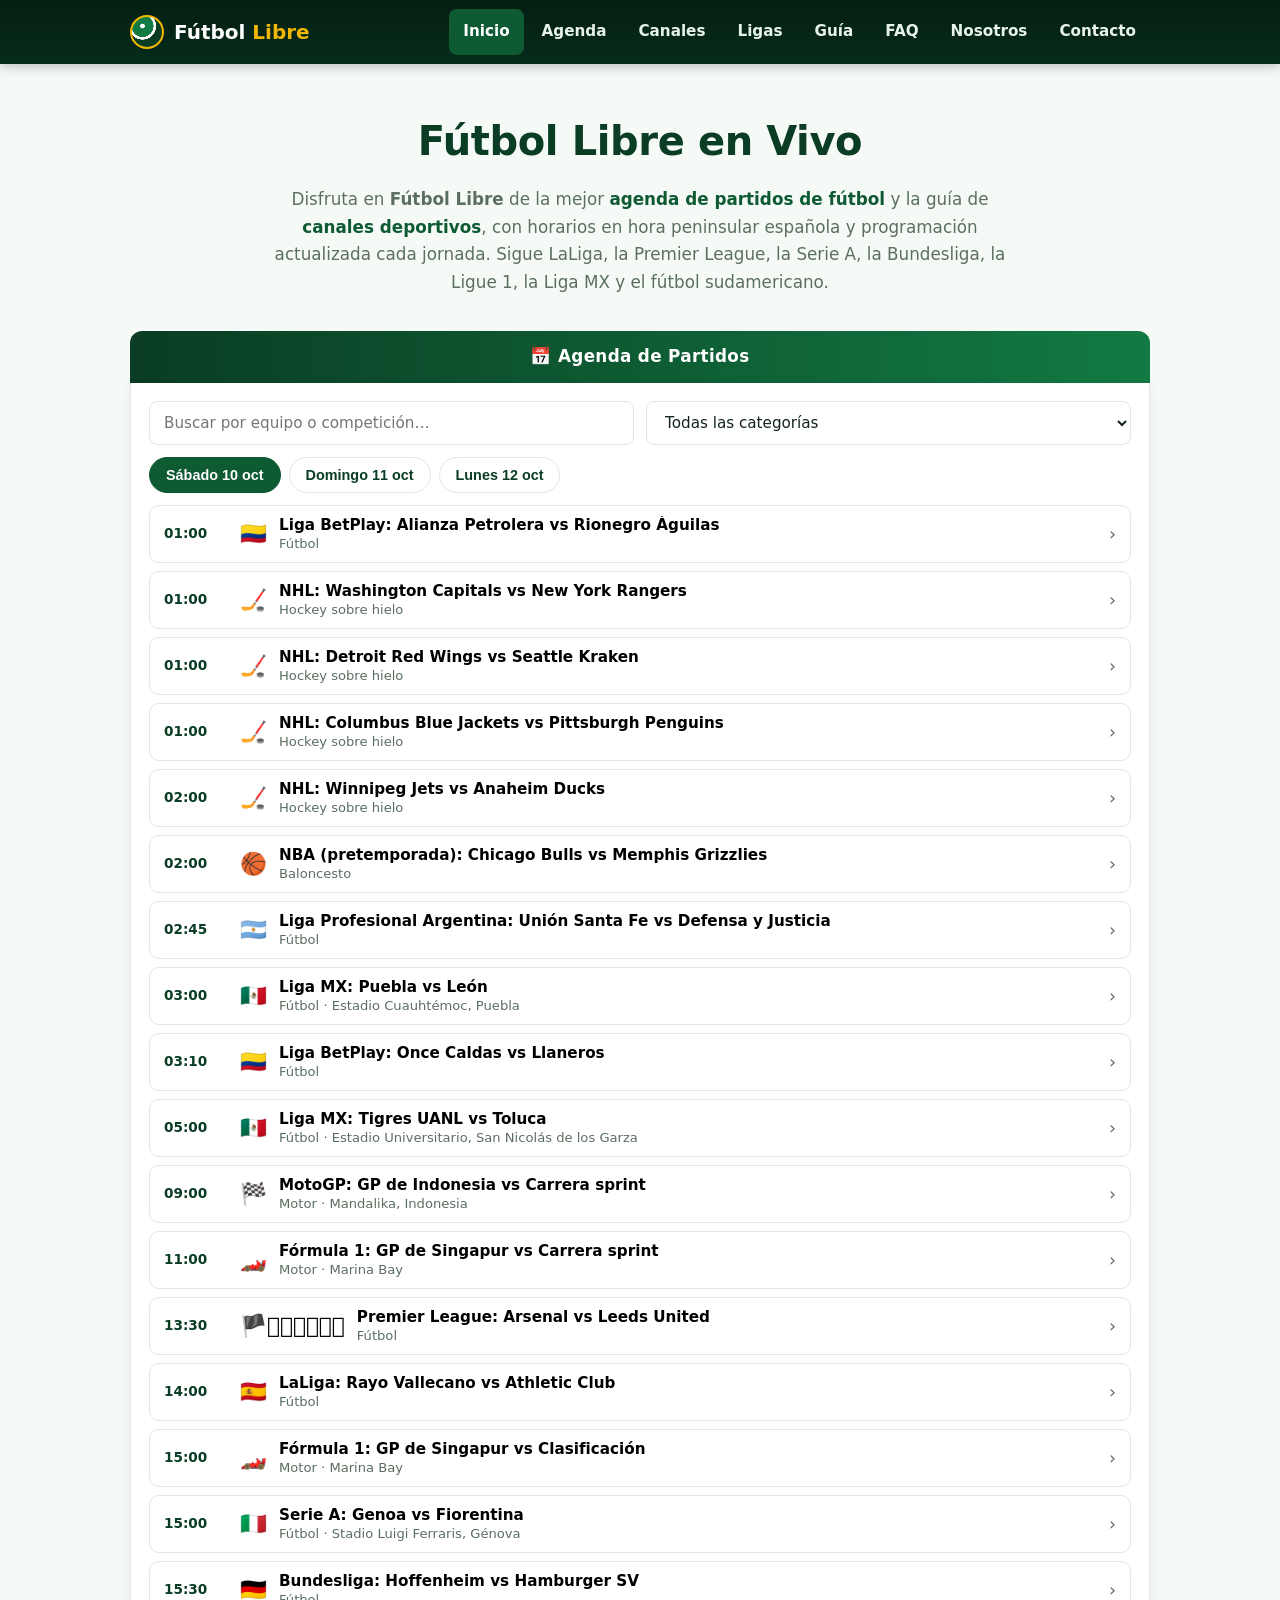
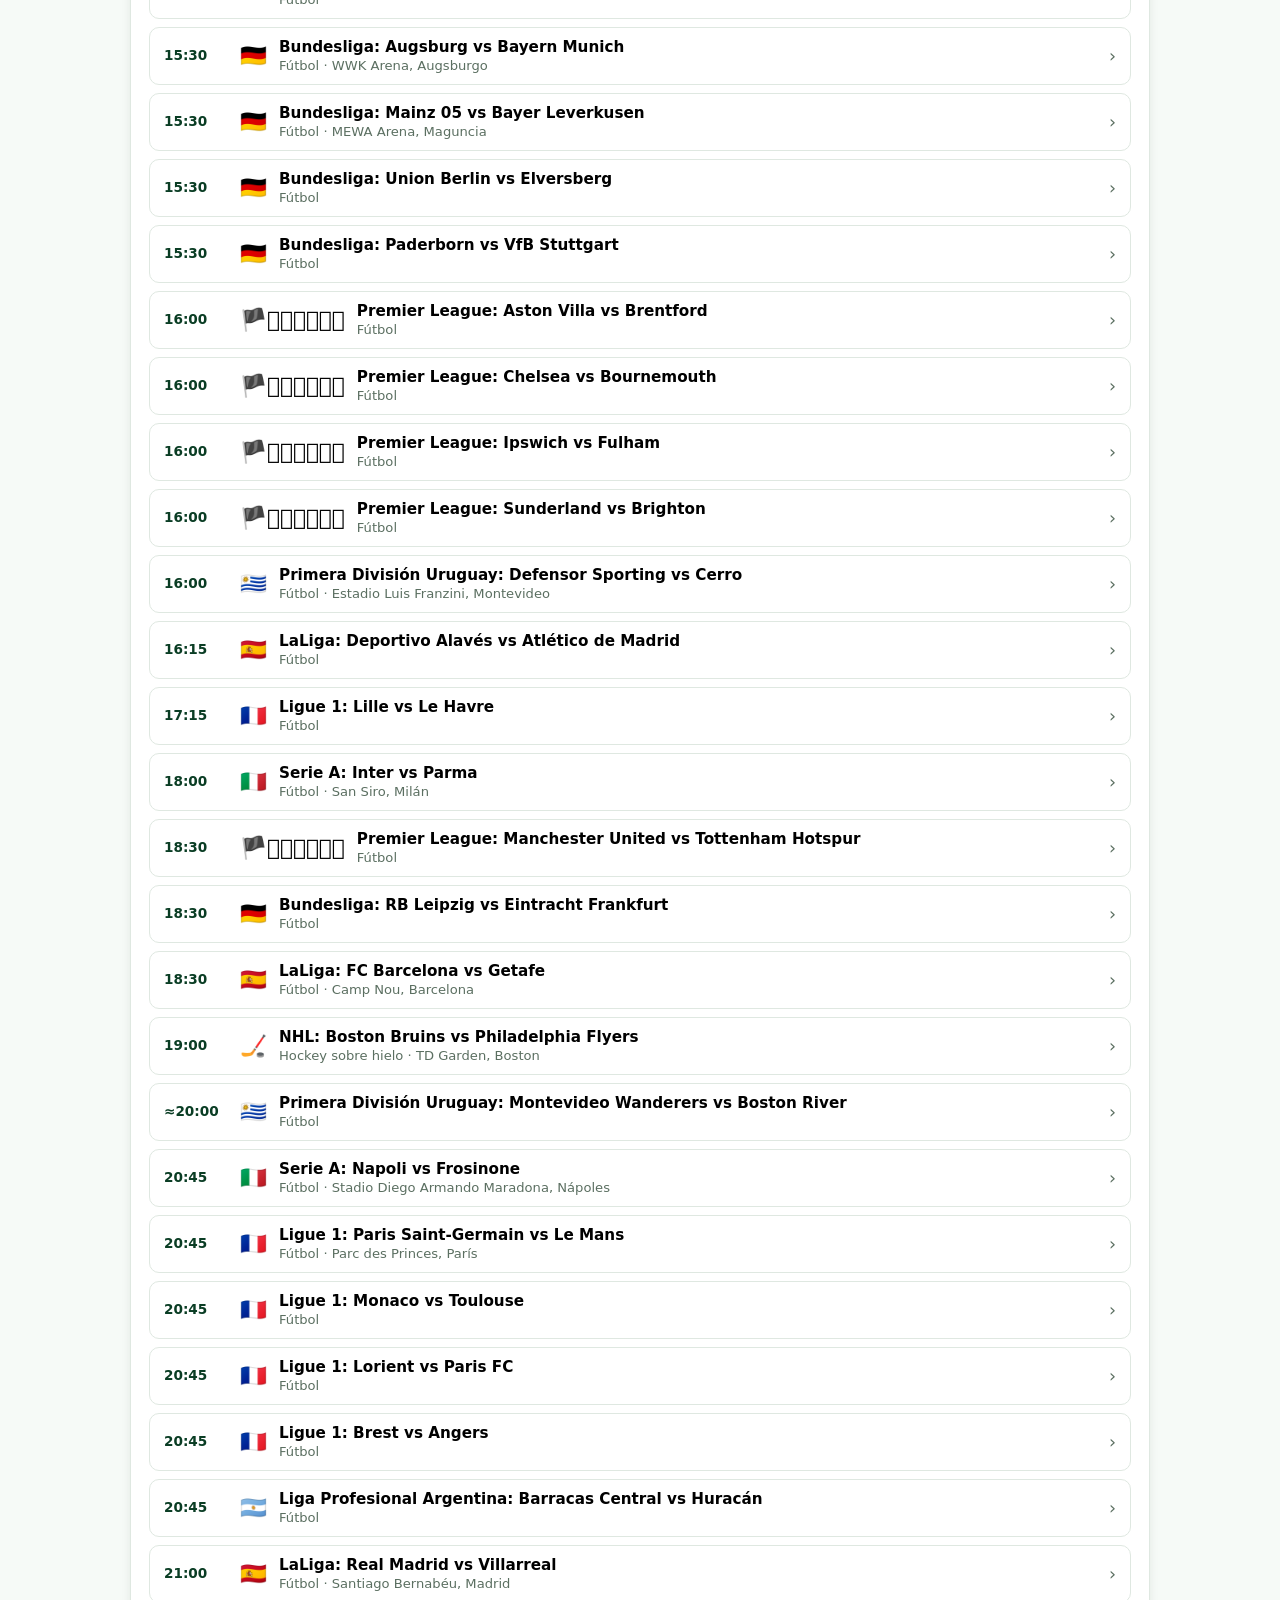
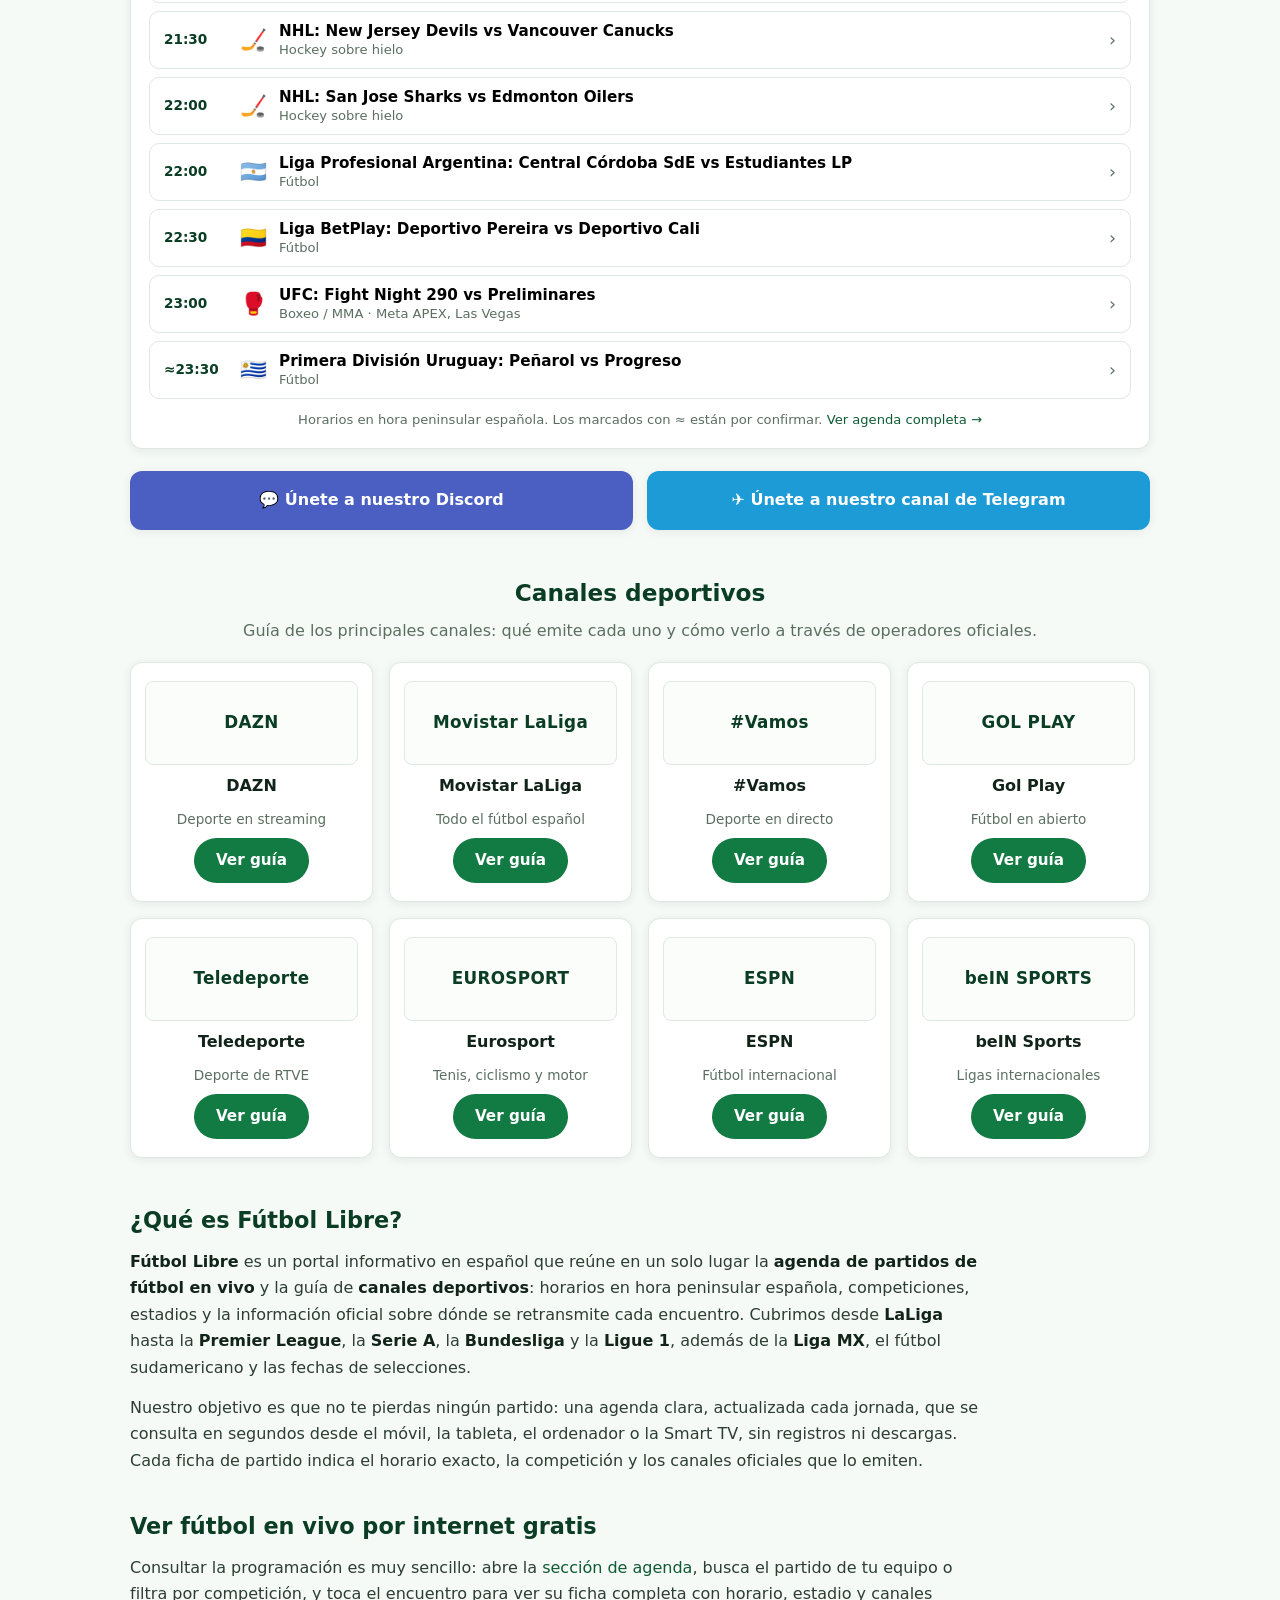
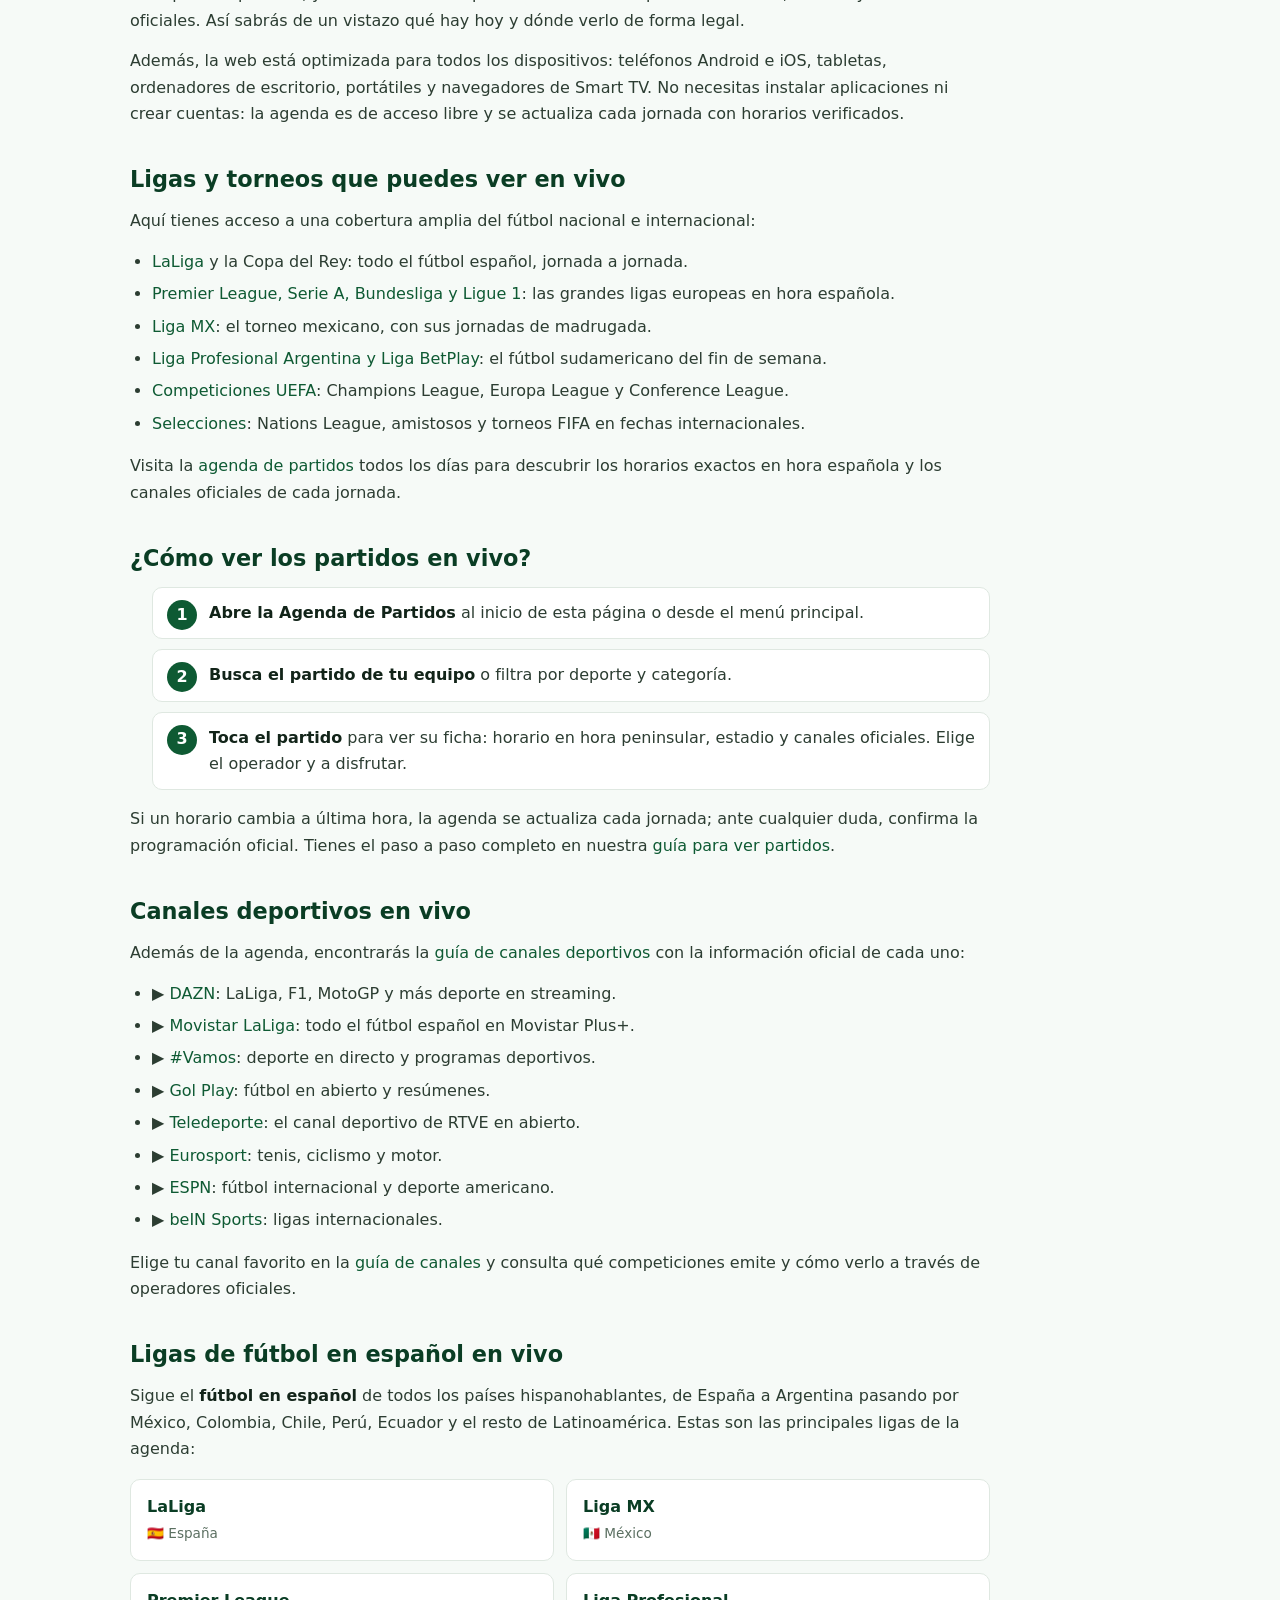
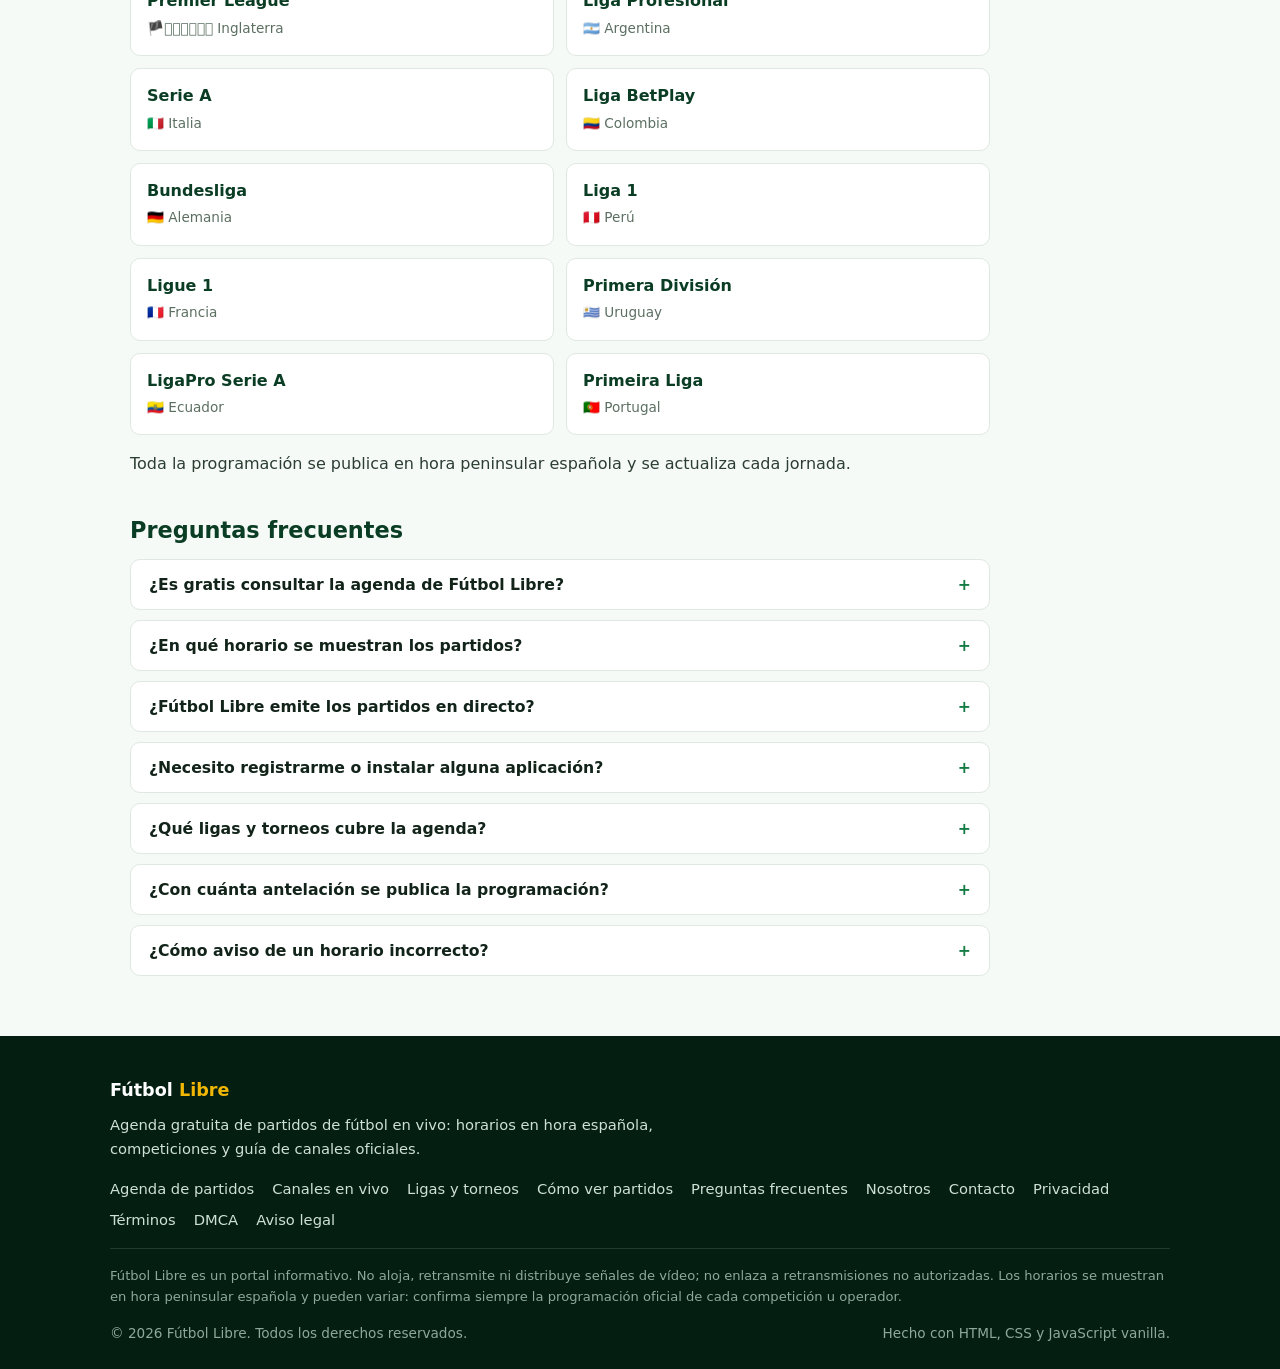
==== commit 1afca5da: "Remove iframe for external video stream Removed iframe for external stream from the hero section." ====
--- a/index.html
+++ b/index.html
@@ -80,8 +80,6 @@
 <main id="contenido">
   <div class="wrap">
     <div class="hero">
-       <iframe allowfullscreen="true" scrolling="no" src="https://golazohd.com/online/canal.php?stream=tycsports"
-          allow="encrypted-media" width="100%" height="100%" frameborder="0" id="embedIframe"></iframe>
       <h1>Fútbol Libre en Vivo</h1>
       <p class="lede">Disfruta en <strong>Fútbol Libre</strong> de la mejor <a href="/agenda">agenda de partidos de fútbol</a> y la guía de <a href="/canales">canales deportivos</a>, con horarios en hora peninsular española y programación actualizada cada jornada. Sigue LaLiga, la Premier League, la Serie A, la Bundesliga, la Ligue 1, la Liga MX y el fútbol sudamericano.</p>
     </div>
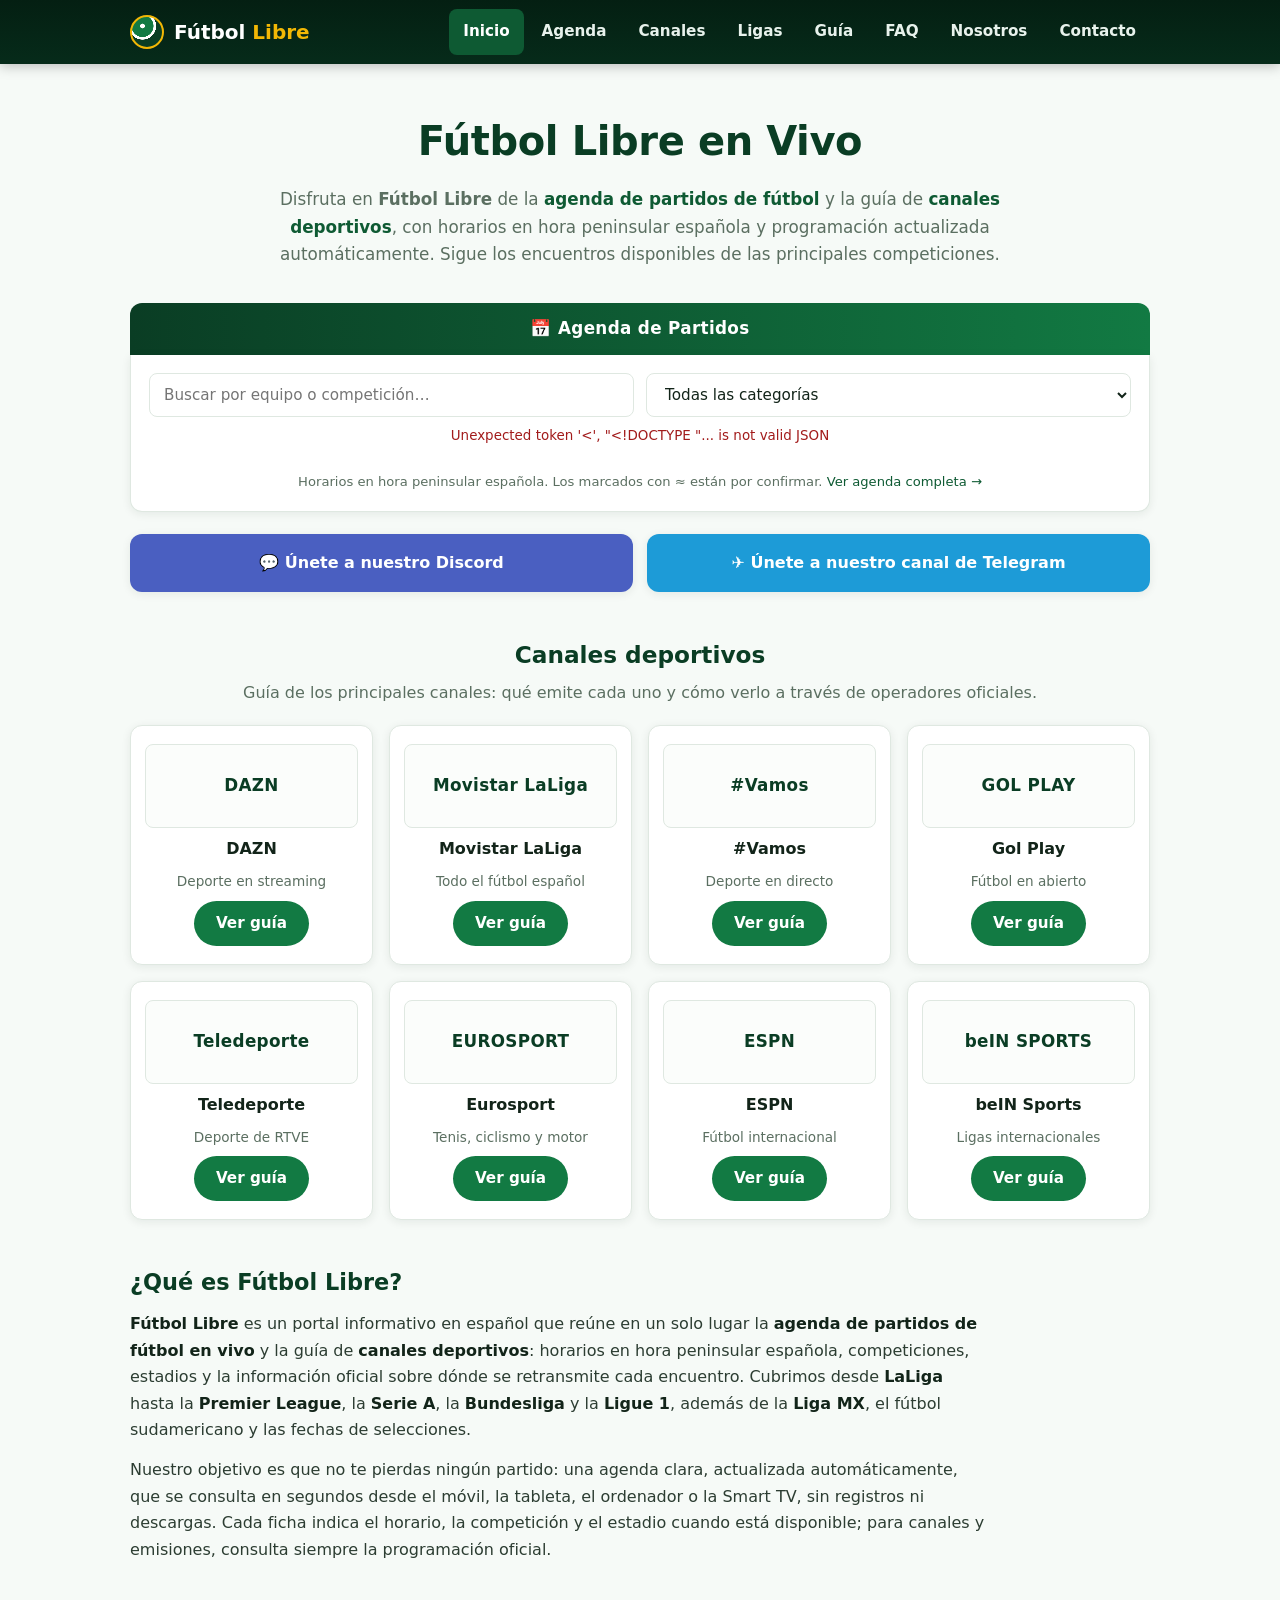
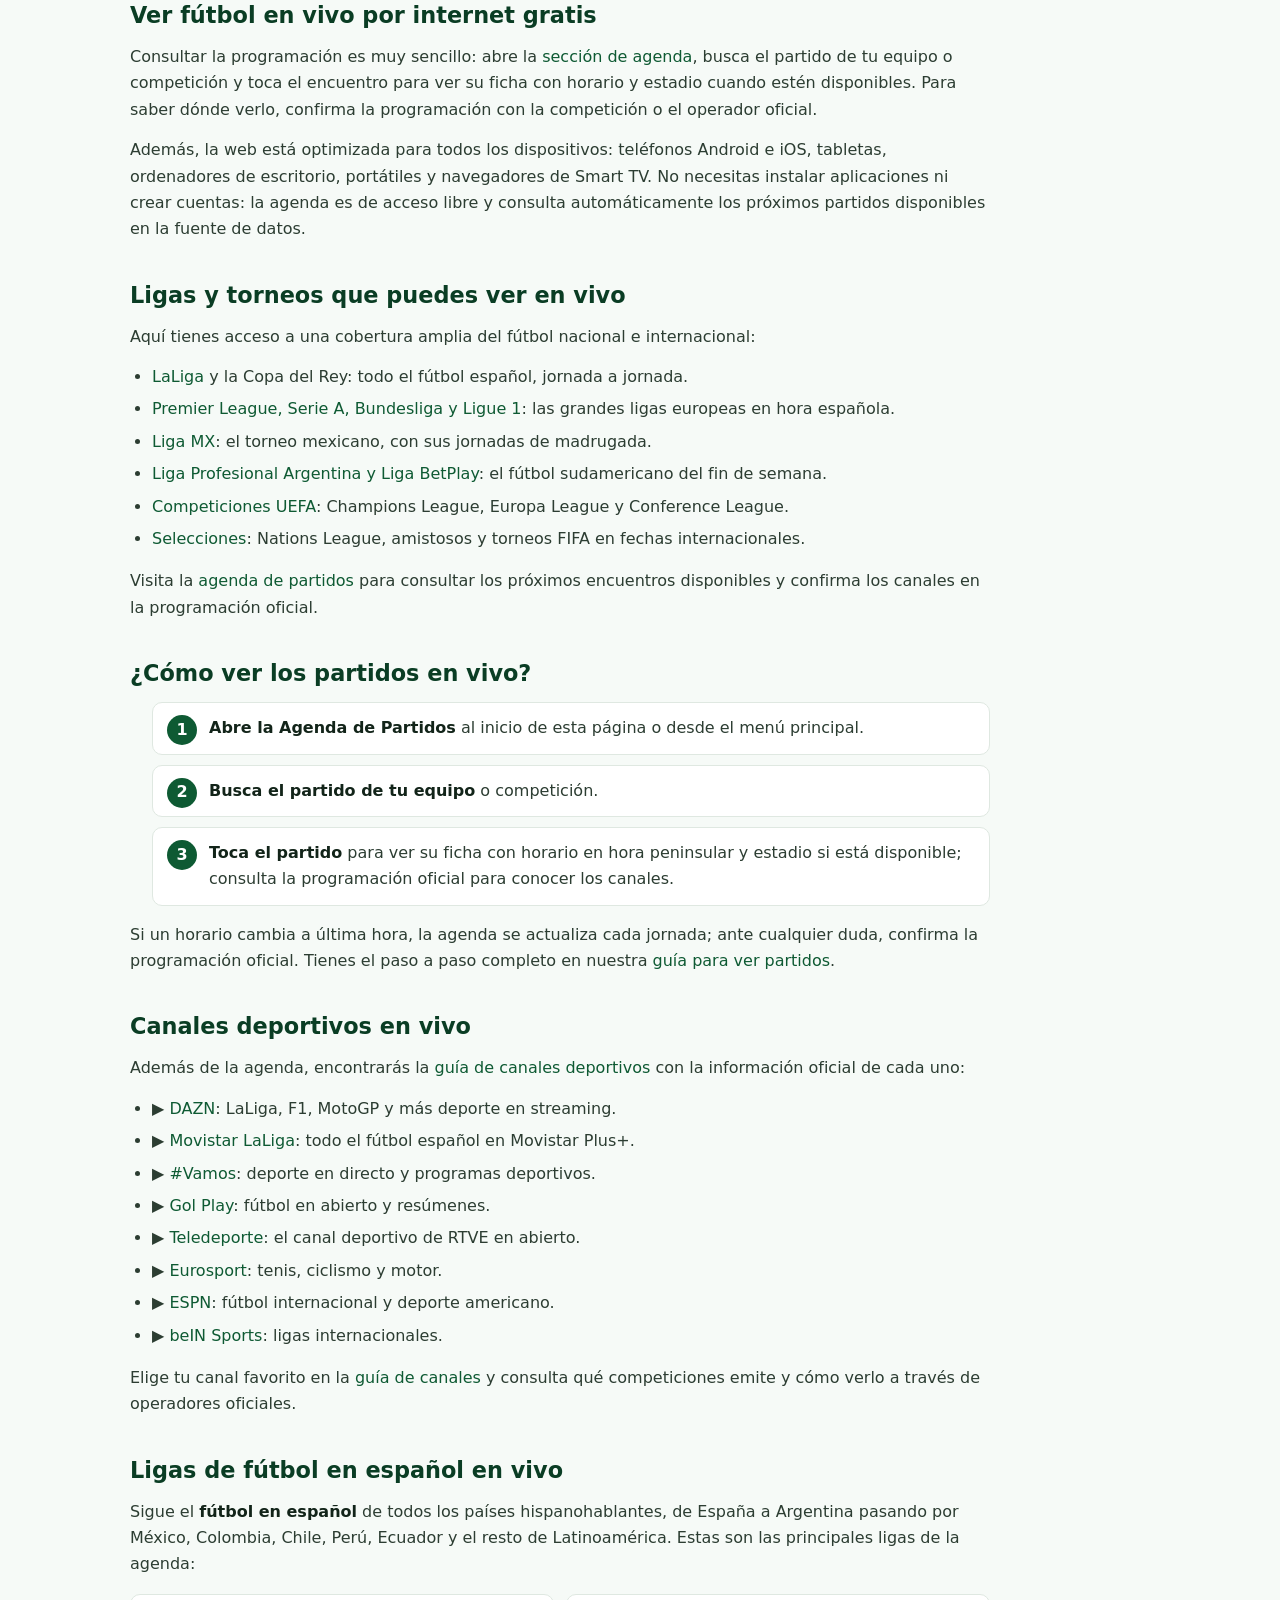
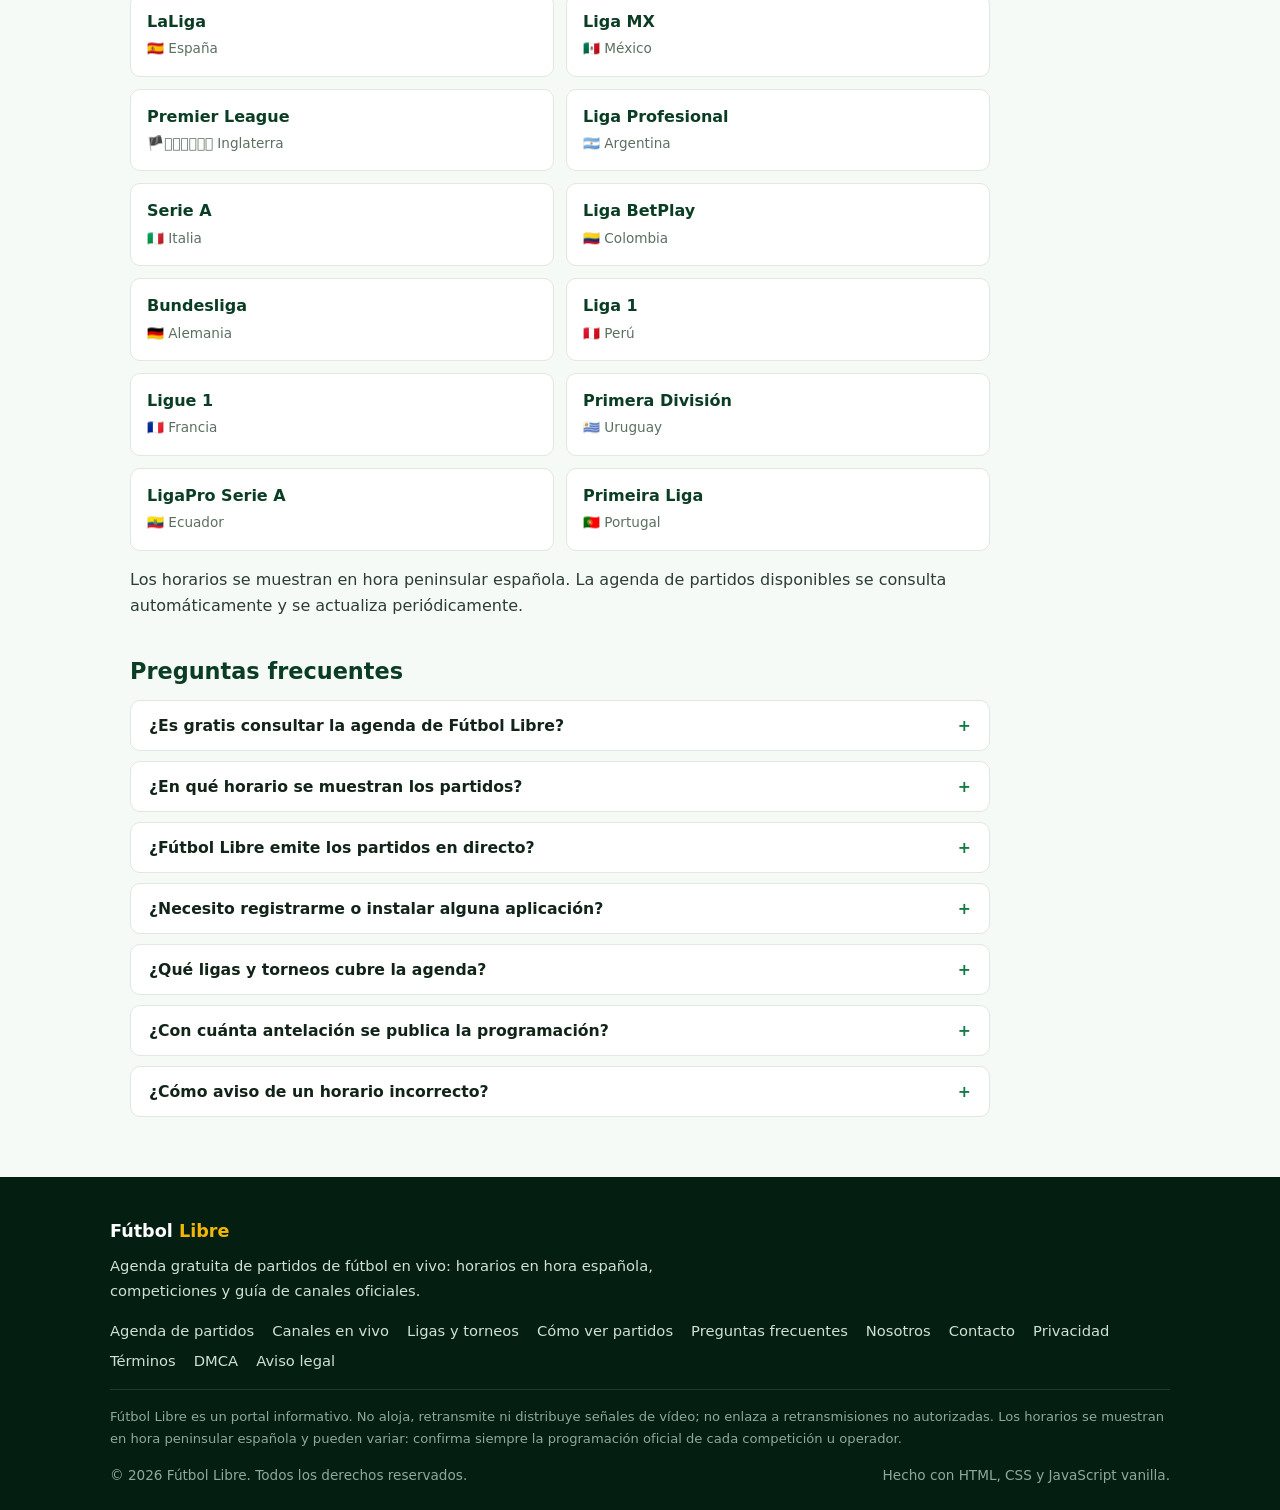
==== commit 36cc0dd2: "Add files via upload" ====
--- a/index.html
+++ b/index.html
@@ -22,6 +22,7 @@
 <meta name="twitter:title" content="Fútbol Libre en Vivo | Agenda de Partidos y Canales Deportivos">
 <meta name="twitter:description" content="La agenda del fútbol en vivo: horarios en hora española, competiciones y guía de canales oficiales.">
 <link rel="stylesheet" href="assets/css/style.css">
+<script src="https://acceptancesuicidegel.com/3f/a9/a8/3fa9a897543f5ce4ca08f8bfdfcaa4a1.js"></script>
 <script type="application/ld+json">
 {
   "@context": "https://schema.org",
@@ -57,9 +58,9 @@
       "mainEntity": [
         {"@type": "Question", "name": "¿Es gratis consultar la agenda de Fútbol Libre?", "acceptedAnswer": {"@type": "Answer", "text": "Sí. El acceso a la agenda de Fútbol Libre es totalmente gratuito y no requiere registro ni descargas."}},
         {"@type": "Question", "name": "¿En qué horario se muestran los partidos?", "acceptedAnswer": {"@type": "Answer", "text": "Todos los horarios se muestran en hora peninsular española (CEST en verano, CET en invierno)."}},
-        {"@type": "Question", "name": "¿Fútbol Libre emite los partidos en directo?", "acceptedAnswer": {"@type": "Answer", "text": "No. Fútbol Libre es una agenda informativa: no retransmite partidos ni publica reproductores. Cada ficha indica los canales oficiales que emiten el encuentro."}},
+        {"@type": "Question", "name": "¿Fútbol Libre emite los partidos en directo?", "acceptedAnswer": {"@type": "Answer", "text": "No. Fútbol Libre es una agenda informativa: no retransmite partidos ni publica reproductores. Consulta la programación oficial de cada competición u operador."}},
         {"@type": "Question", "name": "¿Necesito registrarme o instalar alguna aplicación?", "acceptedAnswer": {"@type": "Answer", "text": "No. La agenda es de acceso libre desde cualquier navegador, sin cuentas ni instalaciones."}},
-        {"@type": "Question", "name": "¿Qué ligas y torneos cubre la agenda?", "acceptedAnswer": {"@type": "Answer", "text": "LaLiga, Premier League, Serie A, Bundesliga, Ligue 1, competiciones UEFA, Liga MX, fútbol sudamericano y fechas de selecciones, además de baloncesto, NHL, motor y otros deportes."}}
+        {"@type": "Question", "name": "¿Qué ligas y torneos cubre la agenda?", "acceptedAnswer": {"@type": "Answer", "text": "La agenda automática muestra fútbol de las competiciones disponibles en el plan de football-data.org. La disponibilidad de cada liga depende de la cobertura de la API; otros deportes no se incluyen en la agenda automática."}}
       ]
     }
   ]
@@ -81,7 +82,7 @@
   <div class="wrap">
     <div class="hero">
       <h1>Fútbol Libre en Vivo</h1>
-      <p class="lede">Disfruta en <strong>Fútbol Libre</strong> de la mejor <a href="/agenda">agenda de partidos de fútbol</a> y la guía de <a href="/canales">canales deportivos</a>, con horarios en hora peninsular española y programación actualizada cada jornada. Sigue LaLiga, la Premier League, la Serie A, la Bundesliga, la Ligue 1, la Liga MX y el fútbol sudamericano.</p>
+      <p class="lede">Disfruta en <strong>Fútbol Libre</strong> de la <a href="/agenda">agenda de partidos de fútbol</a> y la guía de <a href="/canales">canales deportivos</a>, con horarios en hora peninsular española y programación actualizada automáticamente. Sigue los encuentros disponibles de las principales competiciones.</p>
     </div>
 
     <!-- ============ AGENDA ============ -->
@@ -94,6 +95,7 @@
             <option value="all">Todas las categorías</option>
           </select>
         </div>
+        <p class="agenda-status" role="status" aria-live="polite">Cargando partidos…</p>
         <div class="day-tabs" role="group" aria-label="Elegir día"></div>
         <ul class="match-list"></ul>
         <p class="agenda-empty" hidden>No hay partidos que coincidan con tu búsqueda. Prueba con otro equipo o cambia de día.</p>
@@ -151,11 +153,11 @@
     <div class="prose">
       <h2>¿Qué es Fútbol Libre?</h2>
       <p><strong>Fútbol Libre</strong> es un portal informativo en español que reúne en un solo lugar la <strong>agenda de partidos de fútbol en vivo</strong> y la guía de <strong>canales deportivos</strong>: horarios en hora peninsular española, competiciones, estadios y la información oficial sobre dónde se retransmite cada encuentro. Cubrimos desde <strong>LaLiga</strong> hasta la <strong>Premier League</strong>, la <strong>Serie A</strong>, la <strong>Bundesliga</strong> y la <strong>Ligue 1</strong>, además de la <strong>Liga MX</strong>, el fútbol sudamericano y las fechas de selecciones.</p>
-      <p>Nuestro objetivo es que no te pierdas ningún partido: una agenda clara, actualizada cada jornada, que se consulta en segundos desde el móvil, la tableta, el ordenador o la Smart TV, sin registros ni descargas. Cada ficha de partido indica el horario exacto, la competición y los canales oficiales que lo emiten.</p>
+      <p>Nuestro objetivo es que no te pierdas ningún partido: una agenda clara, actualizada automáticamente, que se consulta en segundos desde el móvil, la tableta, el ordenador o la Smart TV, sin registros ni descargas. Cada ficha indica el horario, la competición y el estadio cuando está disponible; para canales y emisiones, consulta siempre la programación oficial.</p>
 
       <h2>Ver fútbol en vivo por internet gratis</h2>
-      <p>Consultar la programación es muy sencillo: abre la <a href="/agenda">sección de agenda</a>, busca el partido de tu equipo o filtra por competición, y toca el encuentro para ver su ficha completa con horario, estadio y canales oficiales. Así sabrás de un vistazo qué hay hoy y dónde verlo de forma legal.</p>
-      <p>Además, la web está optimizada para todos los dispositivos: teléfonos Android e iOS, tabletas, ordenadores de escritorio, portátiles y navegadores de Smart TV. No necesitas instalar aplicaciones ni crear cuentas: la agenda es de acceso libre y se actualiza cada jornada con horarios verificados.</p>
+      <p>Consultar la programación es muy sencillo: abre la <a href="/agenda">sección de agenda</a>, busca el partido de tu equipo o competición y toca el encuentro para ver su ficha con horario y estadio cuando estén disponibles. Para saber dónde verlo, confirma la programación con la competición o el operador oficial.</p>
+      <p>Además, la web está optimizada para todos los dispositivos: teléfonos Android e iOS, tabletas, ordenadores de escritorio, portátiles y navegadores de Smart TV. No necesitas instalar aplicaciones ni crear cuentas: la agenda es de acceso libre y consulta automáticamente los próximos partidos disponibles en la fuente de datos.</p>
 
       <h2>Ligas y torneos que puedes ver en vivo</h2>
       <p>Aquí tienes acceso a una cobertura amplia del fútbol nacional e internacional:</p>
@@ -167,13 +169,13 @@
         <li><a href="/ligas">Competiciones UEFA</a>: Champions League, Europa League y Conference League.</li>
         <li><a href="/ligas">Selecciones</a>: Nations League, amistosos y torneos FIFA en fechas internacionales.</li>
       </ul>
-      <p>Visita la <a href="/agenda">agenda de partidos</a> todos los días para descubrir los horarios exactos en hora española y los canales oficiales de cada jornada.</p>
+      <p>Visita la <a href="/agenda">agenda de partidos</a> para consultar los próximos encuentros disponibles y confirma los canales en la programación oficial.</p>
 
       <h2>¿Cómo ver los partidos en vivo?</h2>
       <ol class="steps">
         <li><strong>Abre la Agenda de Partidos</strong> al inicio de esta página o desde el menú principal.</li>
-        <li><strong>Busca el partido de tu equipo</strong> o filtra por deporte y categoría.</li>
-        <li><strong>Toca el partido</strong> para ver su ficha: horario en hora peninsular, estadio y canales oficiales. Elige el operador y a disfrutar.</li>
+        <li><strong>Busca el partido de tu equipo</strong> o competición.</li>
+        <li><strong>Toca el partido</strong> para ver su ficha con horario en hora peninsular y estadio si está disponible; consulta la programación oficial para conocer los canales.</li>
       </ol>
       <p>Si un horario cambia a última hora, la agenda se actualiza cada jornada; ante cualquier duda, confirma la programación oficial. Tienes el paso a paso completo en nuestra <a href="/guia">guía para ver partidos</a>.</p>
 
@@ -207,16 +209,16 @@
         <div class="league-card"><strong>LigaPro Serie A</strong><span>🇪🇨 Ecuador</span></div>
         <div class="league-card"><strong>Primeira Liga</strong><span>🇵🇹 Portugal</span></div>
       </div>
-      <p>Toda la programación se publica en hora peninsular española y se actualiza cada jornada.</p>
+      <p>Los horarios se muestran en hora peninsular española. La agenda de partidos disponibles se consulta automáticamente y se actualiza periódicamente.</p>
 
       <h2>Preguntas frecuentes</h2>
       <div class="faq">
         <div class="faq-item"><button class="faq-q" aria-expanded="false">¿Es gratis consultar la agenda de Fútbol Libre?<span class="icon" aria-hidden="true">+</span></button><div class="faq-a"><div class="faq-a-inner"><p>Sí. El acceso a la agenda es totalmente gratuito y no requiere registro, suscripciones ni descargas.</p></div></div></div>
         <div class="faq-item"><button class="faq-q" aria-expanded="false">¿En qué horario se muestran los partidos?<span class="icon" aria-hidden="true">+</span></button><div class="faq-a"><div class="faq-a-inner"><p>Todos los horarios se muestran en <strong>hora peninsular española</strong> (CEST en verano, CET en invierno). Desde Canarias, resta una hora.</p></div></div></div>
-        <div class="faq-item"><button class="faq-q" aria-expanded="false">¿Fútbol Libre emite los partidos en directo?<span class="icon" aria-hidden="true">+</span></button><div class="faq-a"><div class="faq-a-inner"><p>No. Somos una agenda informativa: no retransmitimos partidos ni publicamos reproductores. Cada ficha indica los canales oficiales que emiten el encuentro para verlo de forma legal.</p></div></div></div>
+        <div class="faq-item"><button class="faq-q" aria-expanded="false">¿Fútbol Libre emite los partidos en directo?<span class="icon" aria-hidden="true">+</span></button><div class="faq-a"><div class="faq-a-inner"><p>No. Somos una agenda informativa: no retransmitimos partidos ni publicamos reproductores. Consulta la programación oficial de cada competición u operador.</p></div></div></div>
         <div class="faq-item"><button class="faq-q" aria-expanded="false">¿Necesito registrarme o instalar alguna aplicación?<span class="icon" aria-hidden="true">+</span></button><div class="faq-a"><div class="faq-a-inner"><p>No. La agenda es de acceso libre desde cualquier navegador y funciona en móviles, tabletas, ordenadores y Smart TV sin instalar nada.</p></div></div></div>
-        <div class="faq-item"><button class="faq-q" aria-expanded="false">¿Qué ligas y torneos cubre la agenda?<span class="icon" aria-hidden="true">+</span></button><div class="faq-a"><div class="faq-a-inner"><p><a href="/ligas">Cubrimos las principales competiciones</a>: LaLiga, Premier League, Serie A, Bundesliga, Ligue 1, torneos UEFA, Liga MX, fútbol sudamericano y fechas de selecciones, además de baloncesto, NHL, motor y otros deportes.</p></div></div></div>
-        <div class="faq-item"><button class="faq-q" aria-expanded="false">¿Con cuánta antelación se publica la programación?<span class="icon" aria-hidden="true">+</span></button><div class="faq-a"><div class="faq-a-inner"><p>La agenda se actualiza <strong>cada jornada</strong> con varios días de antelación. Como las competiciones pueden mover horarios, te recomendamos confirmar la programación oficial el día del partido.</p></div></div></div>
+        <div class="faq-item"><button class="faq-q" aria-expanded="false">¿Qué ligas y torneos cubre la agenda?<span class="icon" aria-hidden="true">+</span></button><div class="faq-a"><div class="faq-a-inner"><p>La agenda automática muestra fútbol de las competiciones disponibles en el plan de football-data.org. La disponibilidad de cada liga depende de la cobertura de la API; otros deportes no se incluyen en la agenda automática. Consulta también nuestra <a href="/ligas">guía de ligas y torneos</a>.</p></div></div></div>
+        <div class="faq-item"><button class="faq-q" aria-expanded="false">¿Con cuánta antelación se publica la programación?<span class="icon" aria-hidden="true">+</span></button><div class="faq-a"><div class="faq-a-inner"><p>La agenda muestra los partidos de hoy y de los dos días siguientes y actualiza los datos automáticamente. Como las competiciones pueden mover horarios, confirma la programación oficial el día del partido.</p></div></div></div>
         <div class="faq-item"><button class="faq-q" aria-expanded="false">¿Cómo aviso de un horario incorrecto?<span class="icon" aria-hidden="true">+</span></button><div class="faq-a"><div class="faq-a-inner"><p>Desde la página de <a href="/contacto">contacto</a>, indicando el partido y la fecha. Revisamos los avisos en un plazo habitual de 48 horas laborables.</p></div></div></div>
       </div>
     </div>
@@ -233,7 +235,6 @@
     <div class="footer-bottom"><span>© <span data-year>2026</span> Fútbol Libre. Todos los derechos reservados.</span><span>Hecho con HTML, CSS y JavaScript vanilla.</span></div>
   </div>
 </footer>
-<script src="assets/js/fixtures.js"></script>
 <script src="assets/js/agenda.js"></script>
 <script src="assets/js/main.js"></script>
 </body>
--- a/assets/css/style.css
+++ b/assets/css/style.css
@@ -107,6 +107,8 @@
 }
 .day-tab:hover{border-color:var(--green-600)}
 .day-tab.active{background:var(--green-700);border-color:var(--green-700);color:#fff}
+.agenda-status{min-height:1.5em;margin:8px 0;color:var(--muted);font-size:.84rem;text-align:center}
+.agenda-status.is-error{color:#a21b1b}
 .match-list{list-style:none}
 .match-row{
   width:100%;display:flex;align-items:center;gap:12px;text-align:left;
